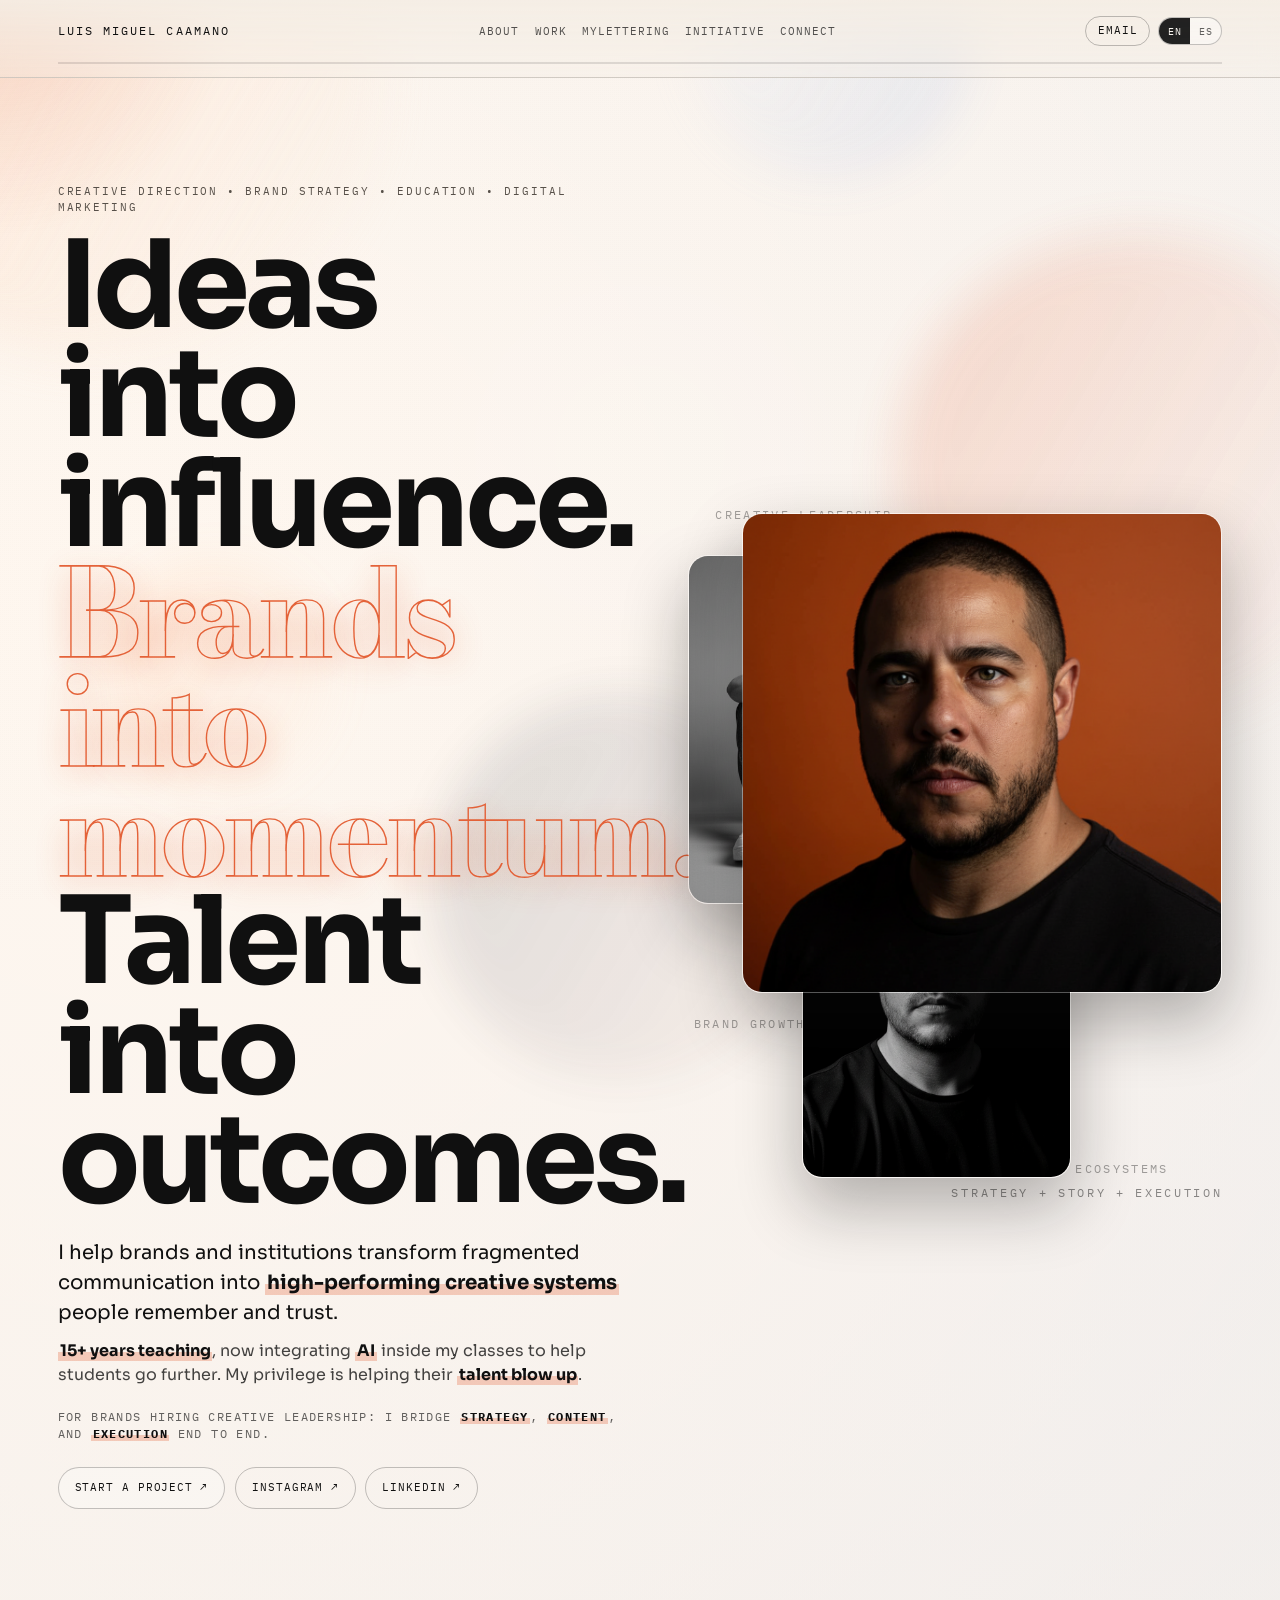
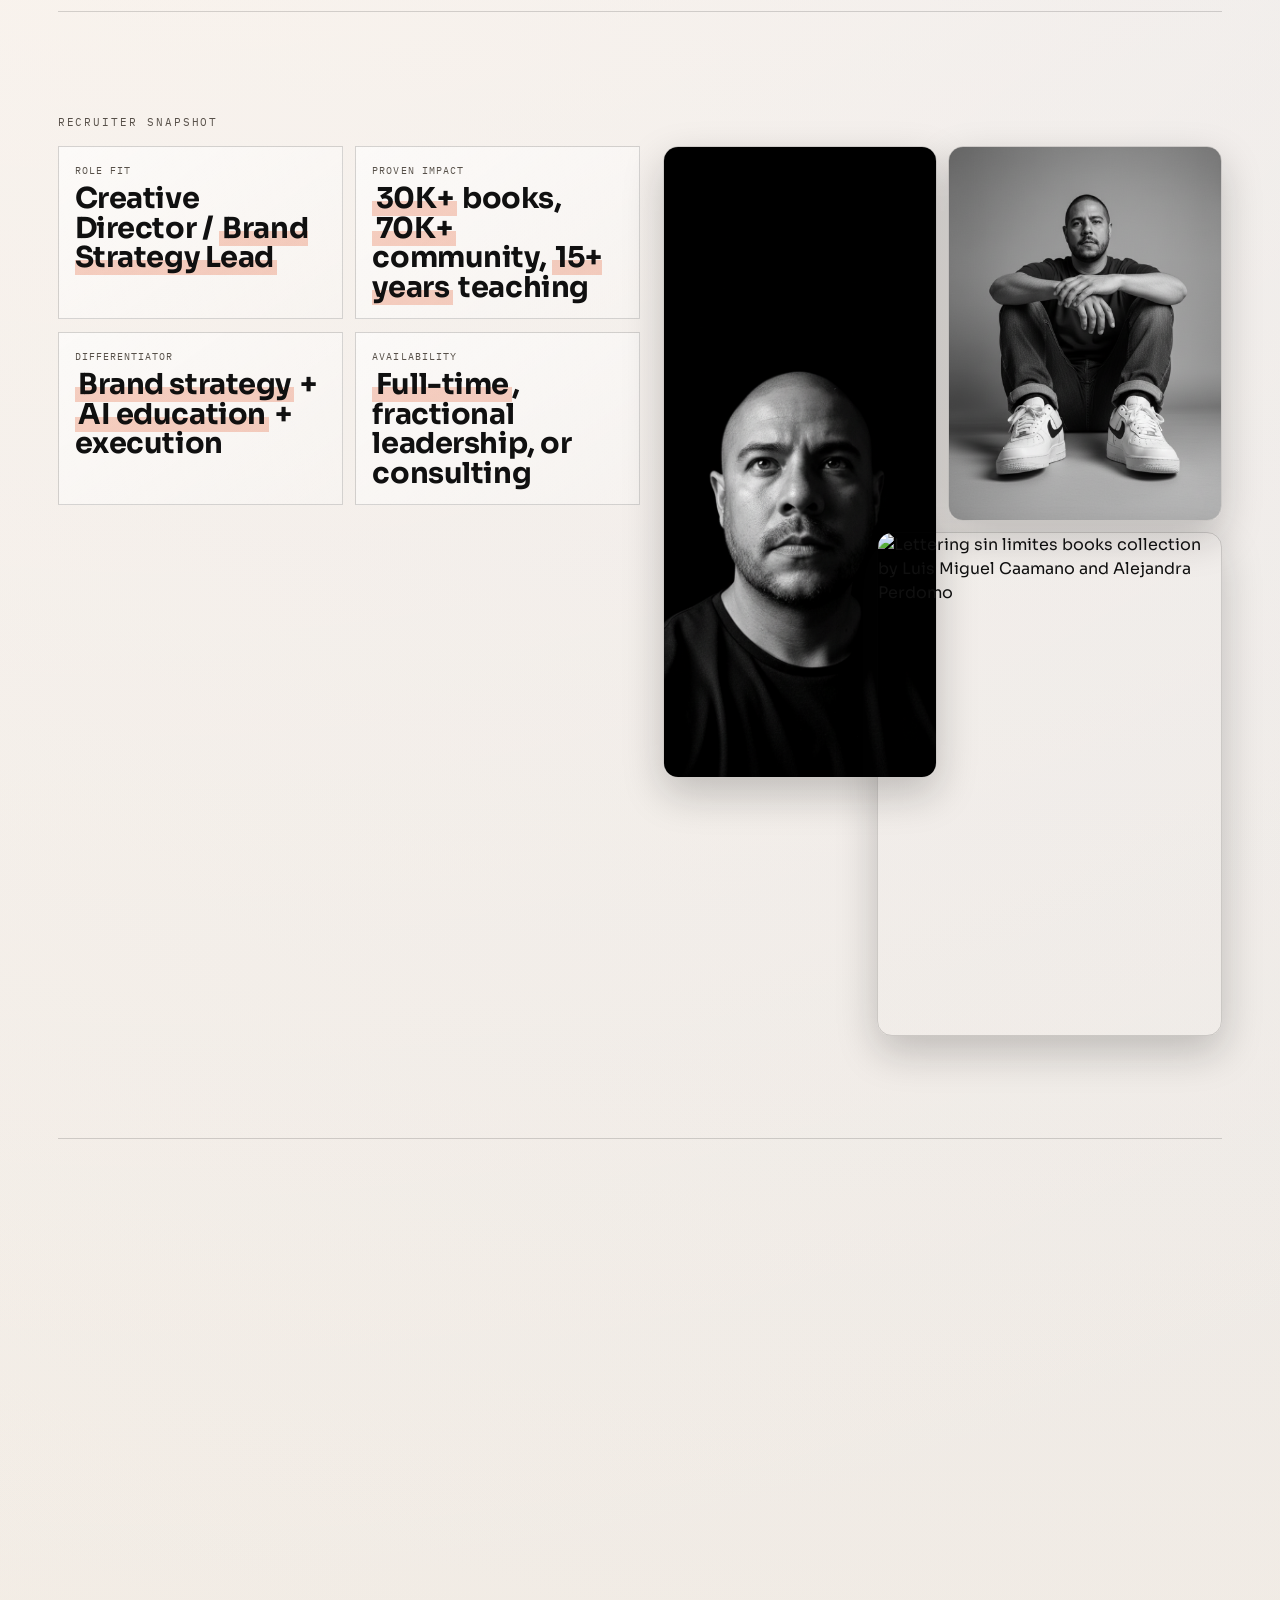
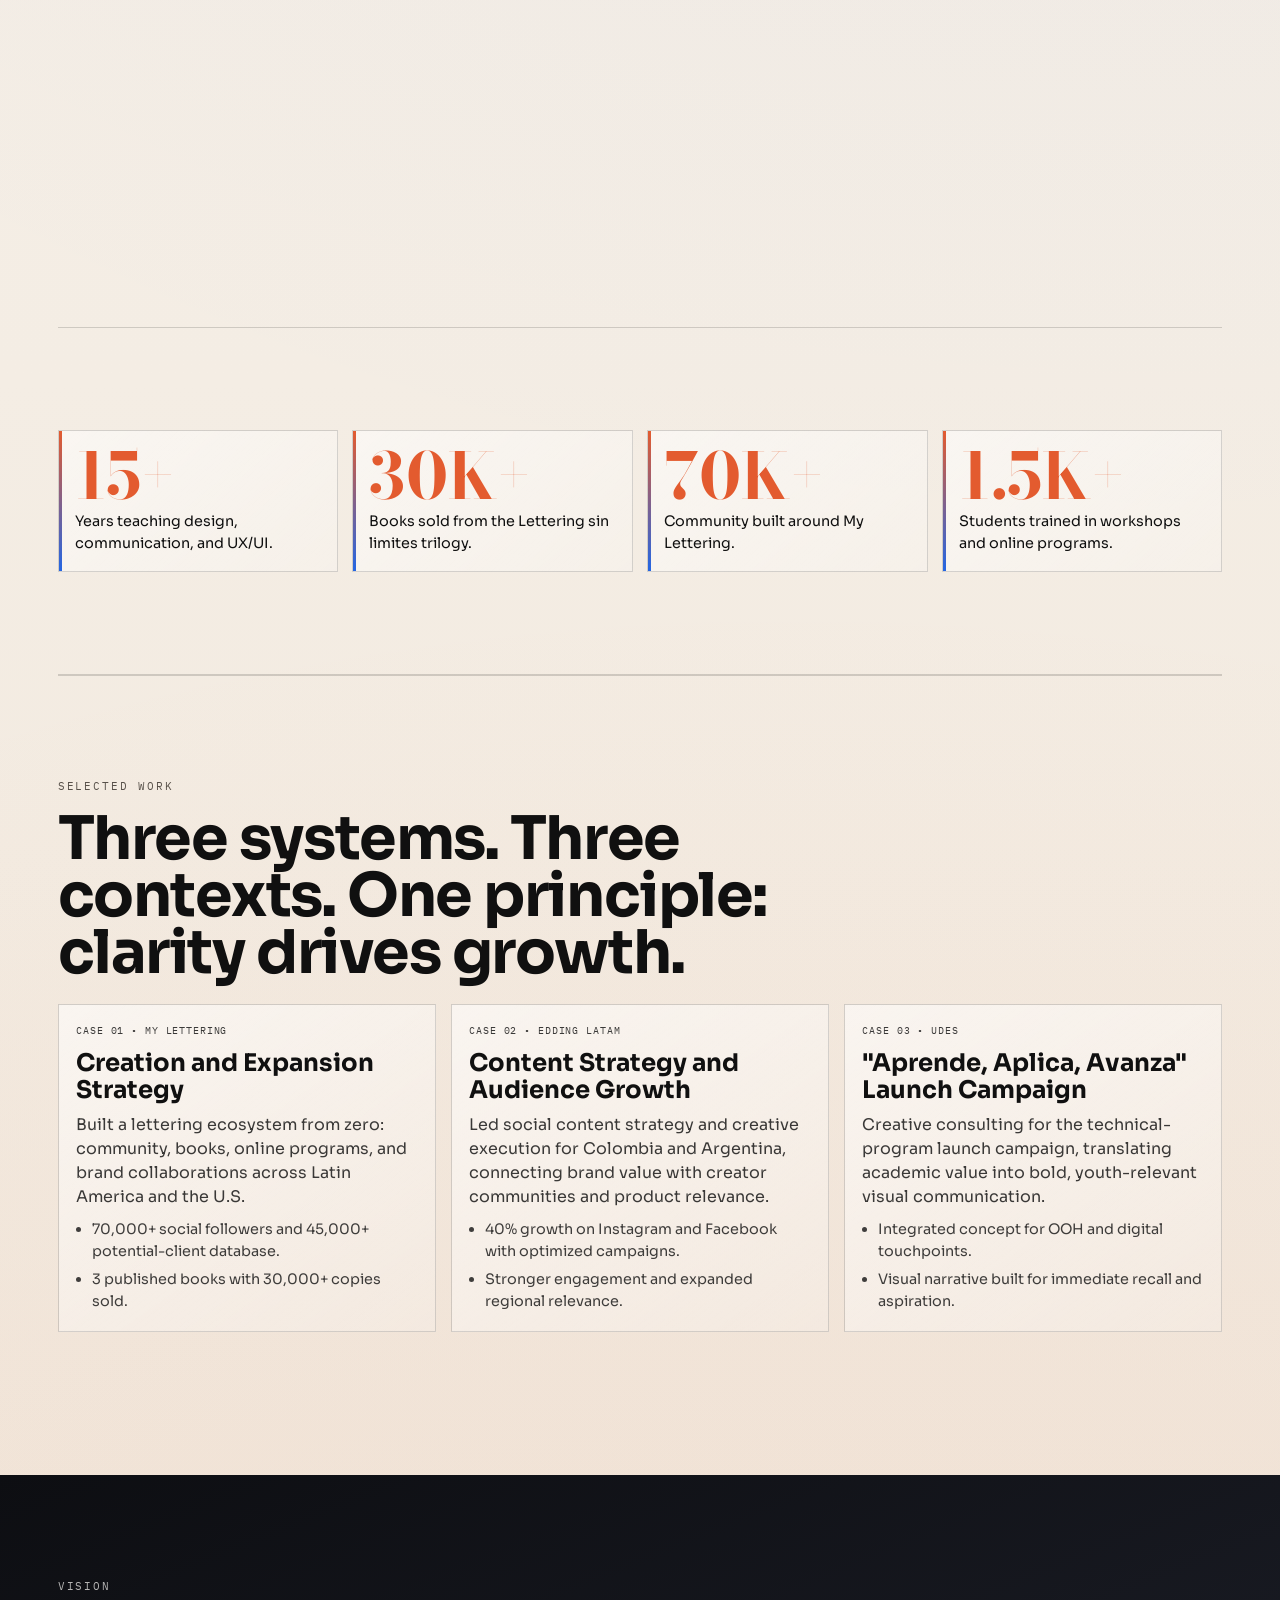
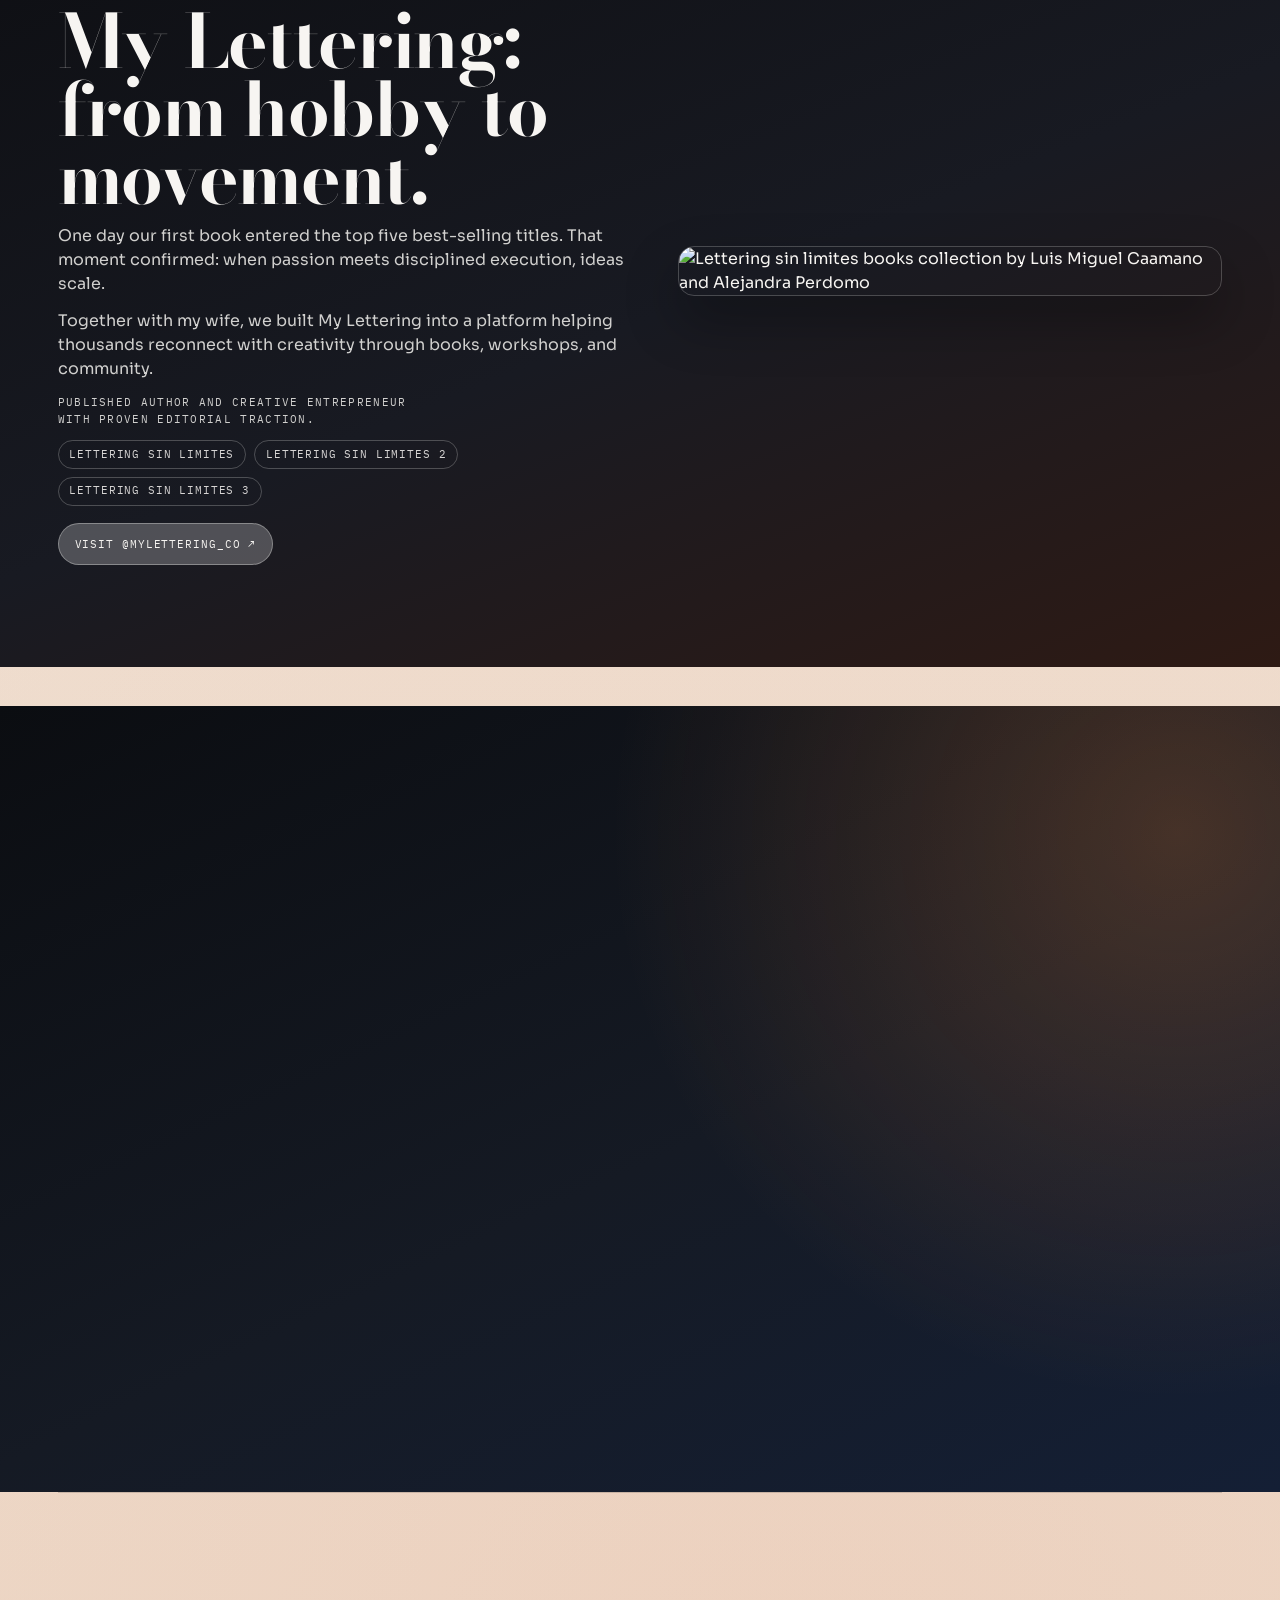
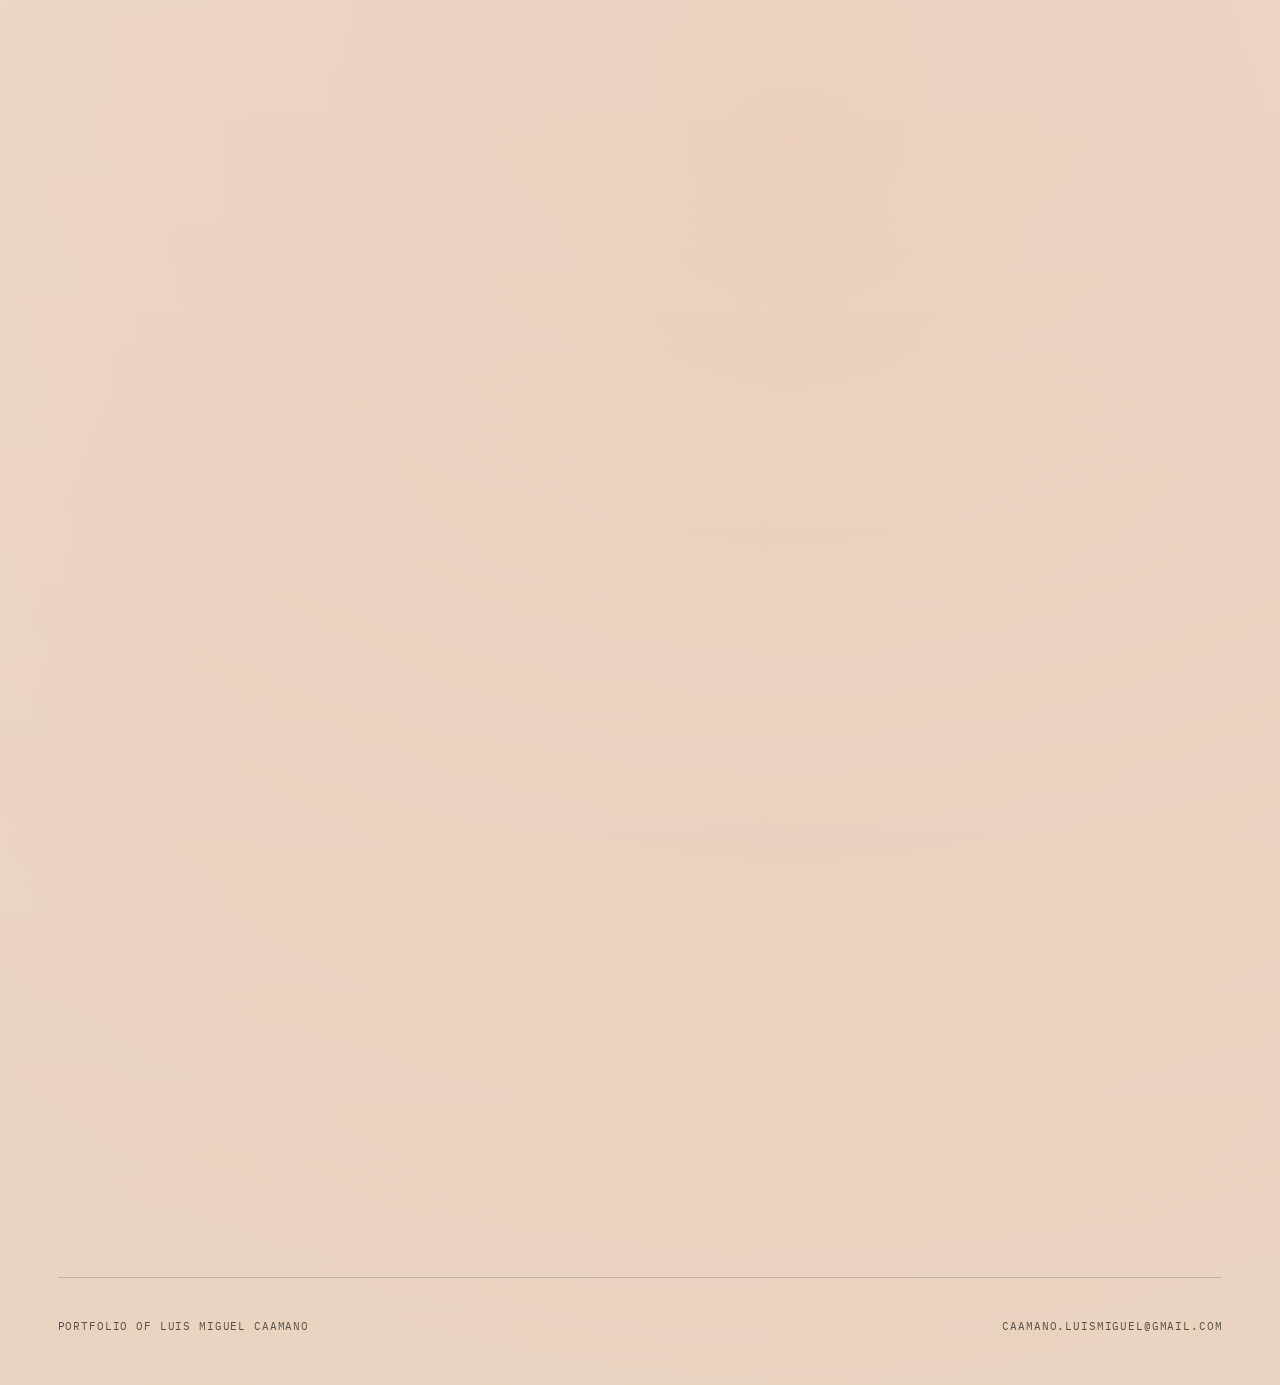
==== index.html @ 7a5c6f59 "Add files via upload" ====
<!doctype html>
<html lang="en">
  <head>
    <meta charset="UTF-8" />
    <meta name="viewport" content="width=device-width, initial-scale=1.0" />
    <meta
      name="description"
      content="Luis Miguel Caamano portfolio - brand strategy, creative direction, digital marketing, AI-powered education, and growth ecosystems."
    />
    <title>Luis Miguel Caamano | Portfolio</title>
    <link rel="preconnect" href="https://fonts.googleapis.com" />
    <link rel="preconnect" href="https://fonts.gstatic.com" crossorigin />
    <link
      href="https://fonts.googleapis.com/css2?family=Bodoni+Moda:opsz,wght@6..96,500;6..96,700&family=IBM+Plex+Mono:wght@400;500&family=Sora:wght@300;400;500;600;700&display=swap"
      rel="stylesheet"
    />
    <link rel="stylesheet" href="styles.css" />
    <script src="script.js" defer></script>
  </head>
  <body>
    <div class="noise" aria-hidden="true"></div>
    <div class="cursor-glow" aria-hidden="true"></div>
    <div class="depth-vignette" aria-hidden="true"></div>
    <div
      class="parallax-layer layer-a"
      data-speed="-0.08"
      data-speed-x="0.02"
      data-pointer="1.2"
      aria-hidden="true"
    ></div>
    <div
      class="parallax-layer layer-b"
      data-speed="0.06"
      data-speed-x="-0.02"
      data-pointer="1.2"
      aria-hidden="true"
    ></div>
    <div
      class="parallax-layer layer-c"
      data-speed="0.11"
      data-speed-x="0.03"
      data-pointer="1.1"
      aria-hidden="true"
    ></div>
    <div
      class="parallax-layer layer-d"
      data-speed="-0.04"
      data-speed-x="0.03"
      aria-hidden="true"
    ></div>
    <div
      class="parallax-layer layer-e"
      data-speed="0.16"
      data-speed-x="-0.02"
      aria-hidden="true"
    ></div>

    <header class="topbar">
      <a class="logo" href="#top">LUIS MIGUEL CAAMANO</a>
      <nav class="menu" aria-label="Primary">
        <a href="#about" data-i18n="nav.about">About</a>
        <a href="#work" data-i18n="nav.work">Work</a>
        <a href="#mylettering" data-i18n="nav.mylettering">MyLettering</a>
        <a href="#initiative" data-i18n="nav.initiative">Initiative</a>
        <a href="#connect" data-i18n="nav.connect">Connect</a>
      </nav>
      <div class="top-controls">
        <a
          class="top-cta"
          href="mailto:caamano.luismiguel@gmail.com?subject=Portfolio%20Project%20Inquiry"
          data-i18n="nav.email"
        >
          Email
        </a>
        <div class="lang-switch" role="group" aria-label="Language selector">
          <button class="lang-btn is-active" type="button" data-lang="en">EN</button>
          <button class="lang-btn" type="button" data-lang="es">ES</button>
        </div>
      </div>
      <div class="scroll-indicator"><span></span></div>
    </header>

    <main id="top">
      <section class="section hero" id="about">
        <div class="hero-copy-wrap reveal">
          <p class="eyebrow" data-i18n="hero.eyebrow">
            Creative Direction • Brand Strategy • Education • Digital Marketing
          </p>
          <h1 class="hero-title">
            <span data-i18n="hero.title1">Ideas into influence.</span>
            <span class="accent" data-i18n="hero.title2">Brands into momentum.</span>
            <span data-i18n="hero.title3">Talent into outcomes.</span>
          </h1>
          <p class="hero-copy" data-i18n-html="hero.copy">
            I help brands and institutions transform fragmented communication into
            <strong>high-performing creative systems</strong> people remember and trust.
          </p>
          <p class="hero-subcopy" data-i18n-html="hero.subcopy">
            <strong>15+ years teaching</strong>, now integrating <strong>AI</strong> inside my
            classes to help students go further. My privilege is helping their
            <strong>talent blow up</strong>.
          </p>
          <p class="hero-hire-note" data-i18n-html="hero.hireNote">
            For brands hiring creative leadership: I bridge <strong>strategy</strong>,
            <strong>content</strong>, and <strong>execution</strong> end to end.
          </p>
          <div class="cta-group">
            <a
              class="cta-link"
              href="mailto:caamano.luismiguel@gmail.com?subject=Portfolio%20Project%20Inquiry"
              data-i18n="hero.ctaPrimary"
            >
              Start a Project
            </a>
            <a
              class="cta-link ghost"
              href="https://instagram.com/myLETTERING_CO"
              target="_blank"
              rel="noreferrer"
              data-i18n="hero.ctaInstagram"
            >
              Instagram
            </a>
            <a
              class="cta-link ghost"
              href="https://www.linkedin.com/in/caamano/"
              target="_blank"
              rel="noreferrer"
              data-i18n="hero.ctaLinkedIn"
            >
              LinkedIn
            </a>
          </div>
        </div>
        <div class="hero-visual reveal">
          <div class="hero-type-cloud" aria-hidden="true">
            <span data-speed="-0.08" data-speed-x="0.02" data-pointer="0.8">CREATIVE LEADERSHIP</span>
            <span data-speed="0.12" data-speed-x="-0.03" data-pointer="0.8">AI EDUCATION</span>
            <span data-speed="-0.1" data-speed-x="0.02" data-pointer="0.8">BRAND GROWTH</span>
            <span data-speed="0.16" data-speed-x="-0.02" data-pointer="0.8">GAMIFIED ECOSYSTEMS</span>
          </div>
          <figure
            class="portrait portrait-main"
            data-speed="0.06"
            data-speed-x="0.02"
            data-rotate="0.0007"
            data-pointer="0.7"
          >
            <img
              src="assets/images/luis-portrait-orange.jpg"
              data-i18n-alt="alt.orange"
              alt="Luis Miguel Caamano portrait in warm orange tones"
            />
          </figure>
          <figure
            class="portrait portrait-secondary"
            data-speed="-0.04"
            data-speed-x="-0.02"
            data-rotate="-0.0008"
            data-pointer="0.9"
          >
            <img
              src="assets/images/luis-portrait-dark.jpg"
              data-i18n-alt="alt.dark"
              alt="Black and white portrait of Luis Miguel Caamano"
            />
          </figure>
          <figure
            class="portrait portrait-tertiary"
            data-speed="0.09"
            data-speed-x="0.03"
            data-rotate="0.0008"
            data-pointer="0.9"
          >
            <img
              src="assets/images/luis-portrait-seated.jpg"
              data-i18n-alt="alt.seated"
              alt="Luis Miguel Caamano seated portrait in studio"
            />
          </figure>
          <p class="hero-wordmark" data-speed="0.14" data-speed-x="-0.02" data-pointer="0.8" data-i18n="hero.wordmark">
            STRATEGY + STORY + EXECUTION
          </p>
        </div>
      </section>

      <section class="section recruiter-scan reveal">
        <p class="eyebrow" data-i18n="scan.eyebrow">Recruiter Snapshot</p>
        <div class="scan-layout">
          <div class="scan-grid">
            <article class="scan-card tilt">
              <p class="scan-label" data-i18n="scan.roleLabel">Role Fit</p>
              <h3 data-i18n-html="scan.roleValue">Creative Director / <strong>Brand Strategy Lead</strong></h3>
            </article>
            <article class="scan-card tilt">
              <p class="scan-label" data-i18n="scan.impactLabel">Proven Impact</p>
              <h3 data-i18n-html="scan.impactValue"><strong>30K+</strong> books, <strong>70K+</strong> community, <strong>15+ years</strong> teaching</h3>
            </article>
            <article class="scan-card tilt">
              <p class="scan-label" data-i18n="scan.edgeLabel">Differentiator</p>
              <h3 data-i18n-html="scan.edgeValue"><strong>Brand strategy</strong> + <strong>AI education</strong> + execution</h3>
            </article>
            <article class="scan-card tilt">
              <p class="scan-label" data-i18n="scan.availabilityLabel">Availability</p>
              <h3 data-i18n-html="scan.availabilityValue"><strong>Full-time</strong>, fractional leadership, or consulting</h3>
            </article>
          </div>
          <div class="scan-media">
            <figure class="scan-photo scan-photo-a" data-speed="0.04" data-speed-x="0.02" data-pointer="0.4">
              <img src="assets/images/luis-portrait-seated.jpg" data-i18n-alt="alt.seated" alt="Luis Miguel Caamano seated portrait in studio" />
            </figure>
            <figure class="scan-photo scan-photo-b" data-speed="-0.03" data-speed-x="-0.02" data-pointer="0.4">
              <img src="assets/images/luis-portrait-dark.jpg" data-i18n-alt="alt.dark" alt="Black and white portrait of Luis Miguel Caamano" />
            </figure>
            <figure class="scan-photo scan-photo-c" data-speed="0.06" data-speed-x="0.02" data-pointer="0.4">
              <img src="assets/images/mylettering-books.png" data-i18n-alt="alt.books" alt="Lettering sin limites books collection by Luis Miguel Caamano and Alejandra Perdomo" />
            </figure>
          </div>
        </div>
      </section>

      <section class="statement-band reveal">
        <div class="statement-inner">
          <p class="eyebrow" data-i18n="about.eyebrow">About</p>
          <h2 data-i18n="about.title">Bruto pero decidido: from designer to builder of creative ecosystems.</h2>
          <p data-i18n-html="about.p2">
            Today I combine design, strategy, and AI-assisted learning dynamics so students and
            teams can reach deeper skills, faster.
          </p>
        </div>
      </section>

      <section class="marquee reveal" aria-hidden="true">
        <div class="marquee-track">
          <span data-i18n="marquee.line">
            CREATIVE STRATEGY • AI-POWERED LEARNING • GAMIFIED ENGAGEMENT • BRAND SYSTEMS • EDUCATIONAL INNOVATION •
          </span>
          <span data-i18n="marquee.line">
            CREATIVE STRATEGY • AI-POWERED LEARNING • GAMIFIED ENGAGEMENT • BRAND SYSTEMS • EDUCATIONAL INNOVATION •
          </span>
        </div>
      </section>

      <section class="section proof reveal">
        <article>
          <h2>15+</h2>
          <p data-i18n="proof.item1">Years teaching design, communication, and UX/UI.</p>
        </article>
        <article>
          <h2>30K+</h2>
          <p data-i18n="proof.item2">Books sold from the Lettering sin limites trilogy.</p>
        </article>
        <article>
          <h2>70K+</h2>
          <p data-i18n="proof.item3">Community built around My Lettering.</p>
        </article>
        <article>
          <h2>1.5K+</h2>
          <p data-i18n="proof.item4">Students trained in workshops and online programs.</p>
        </article>
      </section>

      <section class="section case-studies" id="work">
        <div class="section-head reveal">
          <p class="eyebrow" data-i18n="work.eyebrow">Selected Work</p>
          <h2 data-i18n="work.title">Three systems, three contexts, one principle: clarity drives growth.</h2>
        </div>
        <div class="case-grid">
          <article class="case-card reveal tilt">
            <p class="card-kicker" data-i18n="work.case1.kicker">Case 01 • My Lettering</p>
            <h3 data-i18n="work.case1.title">Creation and Expansion Strategy</h3>
            <p data-i18n="work.case1.copy">
              Built a lettering ecosystem from zero: community, books, online programs, and brand
              collaborations across Latin America and the U.S.
            </p>
            <ul>
              <li data-i18n="work.case1.li1">70,000+ social followers and 45,000+ potential-client database.</li>
              <li data-i18n="work.case1.li2">3 published books with 30,000+ copies sold.</li>
            </ul>
          </article>
          <article class="case-card reveal tilt">
            <p class="card-kicker" data-i18n="work.case2.kicker">Case 02 • edding LatAm</p>
            <h3 data-i18n="work.case2.title">Content Strategy and Audience Growth</h3>
            <p data-i18n="work.case2.copy">
              Led social content strategy and creative execution for Colombia and Argentina,
              connecting brand value with creator communities and product relevance.
            </p>
            <ul>
              <li data-i18n="work.case2.li1">40% growth on Instagram and Facebook with optimized campaigns.</li>
              <li data-i18n="work.case2.li2">Stronger engagement and expanded regional relevance.</li>
            </ul>
          </article>
          <article class="case-card reveal tilt">
            <p class="card-kicker" data-i18n="work.case3.kicker">Case 03 • UDES</p>
            <h3 data-i18n="work.case3.title">"Aprende, Aplica, Avanza" Launch Campaign</h3>
            <p data-i18n="work.case3.copy">
              Creative consulting for the technical-program launch campaign, translating academic
              value into bold, youth-relevant visual communication.
            </p>
            <ul>
              <li data-i18n="work.case3.li1">Integrated concept for OOH and digital touchpoints.</li>
              <li data-i18n="work.case3.li2">Visual narrative built for immediate recall and aspiration.</li>
            </ul>
          </article>
        </div>
      </section>

      <section class="section mylettering" id="mylettering">
        <div class="mylettering-copy reveal">
          <p class="eyebrow" data-i18n="mylettering.eyebrow">Vision</p>
          <h2 data-i18n="mylettering.title">My Lettering: from hobby to movement.</h2>
          <p data-i18n="mylettering.p1">
            One day our first book entered the top five best-selling titles. That moment confirmed:
            when passion meets disciplined execution, ideas scale.
          </p>
          <p data-i18n="mylettering.p2">
            Together with my wife, we built My Lettering into a platform helping thousands reconnect
            with creativity through books, workshops, and community.
          </p>
          <p class="mylettering-author-note" data-i18n="mylettering.authorNote">
            Published author and creative entrepreneur with proven editorial traction.
          </p>
          <div class="book-tags">
            <span data-i18n="mylettering.book1">Lettering sin limites</span>
            <span data-i18n="mylettering.book2">Lettering sin limites 2</span>
            <span data-i18n="mylettering.book3">Lettering sin limites 3</span>
          </div>
          <div class="cta-group">
            <a
              class="cta-link light"
              href="https://instagram.com/myLETTERING_CO"
              target="_blank"
              rel="noreferrer"
              data-i18n="mylettering.cta"
            >
              Visit @myLETTERING_CO
            </a>
          </div>
        </div>
        <figure class="mylettering-visual reveal" data-speed="0.03" data-speed-x="0.01" data-pointer="0.4">
          <img
            src="assets/images/mylettering-books.png"
            data-i18n-alt="alt.books"
            alt="Lettering sin limites books collection by Luis Miguel Caamano and Alejandra Perdomo"
          />
        </figure>
      </section>

      <section class="section initiative" id="initiative">
        <div class="initiative-copy reveal">
          <p class="eyebrow" data-i18n="initiative.eyebrow">Current Initiative (Under Approval)</p>
          <h2 data-i18n="initiative.title">Certeza Creativa: enrollment ecosystem design for 2026.</h2>
          <p data-i18n="initiative.p1">
            I am currently building a growth ecosystem for admissions that blends strategic
            storytelling, gamification mechanics, and AI-assisted decision support.
          </p>
          <p data-i18n="initiative.p2">
            Project details are confidential during approval. The public scope reflects my core
            capabilities: acquisition architecture, conversion journeys, and educational positioning.
          </p>
          <a
            class="cta-link"
            href="mailto:caamano.luismiguel@gmail.com?subject=Portfolio%20Project%20Inquiry"
            data-i18n="initiative.cta"
          >
            Request Portfolio Deck
          </a>
        </div>
        <div class="initiative-grid reveal">
          <article class="initiative-card tilt">
            <h3 data-i18n="initiative.card1.title">Enrollment Architecture</h3>
            <p data-i18n="initiative.card1.copy">From awareness to application with coherent message flow.</p>
          </article>
          <article class="initiative-card tilt">
            <h3 data-i18n="initiative.card2.title">Gamified Journeys</h3>
            <p data-i18n="initiative.card2.copy">Progress loops that increase motivation and completion.</p>
          </article>
          <article class="initiative-card tilt">
            <h3 data-i18n="initiative.card3.title">AI Integration</h3>
            <p data-i18n="initiative.card3.copy">Smarter guidance, feedback, and learning personalization.</p>
          </article>
          <article class="initiative-card tilt">
            <h3 data-i18n="initiative.card4.title">Content Orchestration</h3>
            <p data-i18n="initiative.card4.copy">Cross-channel creative systems for sustained growth.</p>
          </article>
        </div>
      </section>

      <section class="section hire-paths">
        <div class="section-head reveal">
          <p class="eyebrow" data-i18n="hire.eyebrow">For Headhunters & Talent Experts</p>
          <h2 data-i18n="hire.title">Collaboration and placement models for brands, teams, and recruiters.</h2>
        </div>
        <p class="headhunter-note reveal" data-i18n-html="hire.note">
          Open to strategic roles and consulting mandates where <strong>creative leadership</strong>,
          <strong>growth thinking</strong>, and <strong>education innovation</strong> are
          mission-critical.
        </p>
        <div class="recruiter-signals reveal">
          <article>
            <p class="card-kicker" data-i18n="hire.signal1.kicker">Role Fit</p>
            <h3 data-i18n="hire.signal1.title">Creative Director / Brand Strategy Lead</h3>
          </article>
          <article>
            <p class="card-kicker" data-i18n="hire.signal2.kicker">Leadership</p>
            <h3 data-i18n="hire.signal2.title">Cross-functional teams, measurable outcomes</h3>
          </article>
          <article>
            <p class="card-kicker" data-i18n="hire.signal3.kicker">Engagement</p>
            <h3 data-i18n="hire.signal3.title">Available for full-time, fractional, or consulting</h3>
          </article>
        </div>
        <div class="hire-grid">
          <article class="hire-card reveal tilt">
            <p class="card-kicker" data-i18n="hire.card1.kicker">Model 01</p>
            <h3 data-i18n="hire.card1.title">Brand Sprint</h3>
            <p data-i18n="hire.card1.copy">
              Fast strategic alignment for teams needing clarity, positioning, and immediate
              communication upgrades.
            </p>
          </article>
          <article class="hire-card reveal tilt">
            <p class="card-kicker" data-i18n="hire.card2.kicker">Model 02</p>
            <h3 data-i18n="hire.card2.title">Campaign Architecture</h3>
            <p data-i18n="hire.card2.copy">
              End-to-end creative direction for launch campaigns across digital, social, and
              physical touchpoints.
            </p>
          </article>
          <article class="hire-card reveal tilt">
            <p class="card-kicker" data-i18n="hire.card3.kicker">Model 03</p>
            <h3 data-i18n="hire.card3.title">Education & Innovation Lab</h3>
            <p data-i18n="hire.card3.copy">
              AI-enhanced learning and gamification frameworks to improve engagement and conversion
              in education ecosystems.
            </p>
          </article>
        </div>
      </section>

      <section class="section contact reveal" id="connect">
        <p class="eyebrow" data-i18n="contact.eyebrow">Open to Collaborate</p>
        <h2 data-i18n="contact.title">If you need a creative partner who can think and execute, let us talk.</h2>
        <p class="contact-copy" data-i18n="contact.copy">
          Share your challenge, timeline, and ambition. I will reply with a clear roadmap and first
          move.
        </p>
        <div class="cta-group">
          <a class="cta-link" href="mailto:caamano.luismiguel@gmail.com?subject=Portfolio%20Project%20Inquiry">
            caamano.luismiguel@gmail.com
          </a>
          <a
            class="cta-link ghost"
            href="https://instagram.com/myLETTERING_CO"
            target="_blank"
            rel="noreferrer"
            data-i18n="contact.instagram"
          >
            Instagram
          </a>
          <a
            class="cta-link ghost"
            href="https://www.linkedin.com/in/caamano/"
            target="_blank"
            rel="noreferrer"
            data-i18n="contact.linkedin"
          >
            LinkedIn
          </a>
        </div>
      </section>
    </main>

    <footer class="footer">
      <p data-i18n="footer.copy">Portfolio of Luis Miguel Caamano</p>
      <a href="mailto:caamano.luismiguel@gmail.com">caamano.luismiguel@gmail.com</a>
    </footer>
  </body>
</html>
---- styles.css ----
:root {
  --bg: #f4ede4;
  --bg-soft: #eadbc9;
  --bg-alt: #f8f4ef;
  --ink: #101010;
  --ink-soft: #575049;
  --line: rgba(16, 16, 16, 0.16);
  --line-strong: rgba(16, 16, 16, 0.28);
  --accent: #e35b2f;
  --accent-bright: #ff8f3f;
  --accent-cool: #2466e3;
  --accent-gold: #f2be4d;
  --white: #ffffff;
  --mono: "IBM Plex Mono", monospace;
  --sans: "Sora", sans-serif;
  --serif: "Bodoni Moda", serif;
  --max-width: 1220px;
}

*,
*::before,
*::after {
  box-sizing: border-box;
}

html,
body {
  margin: 0;
  padding: 0;
}

html {
  scroll-behavior: smooth;
}

body {
  color: var(--ink);
  font-family: var(--sans);
  line-height: 1.5;
  overflow-x: hidden;
  background:
    radial-gradient(circle at 12% 8%, #fff7ef 0%, rgba(255, 247, 239, 0) 36%),
    radial-gradient(circle at 90% 16%, rgba(36, 102, 227, 0.08) 0%, rgba(36, 102, 227, 0) 38%),
    radial-gradient(circle at 62% 84%, rgba(227, 91, 47, 0.12) 0%, rgba(227, 91, 47, 0) 42%),
    linear-gradient(180deg, var(--bg-alt) 0%, var(--bg) 46%, var(--bg-soft) 100%);
}

a {
  color: inherit;
  text-decoration: none;
}

.noise {
  position: fixed;
  inset: 0;
  z-index: -1;
  pointer-events: none;
  opacity: 0.24;
  background-image: radial-gradient(circle at 0 0, rgba(16, 16, 16, 0.04) 1px, transparent 1px);
  background-size: 2px 2px;
}

.cursor-glow {
  position: fixed;
  width: 42vmax;
  aspect-ratio: 1;
  left: 0;
  top: 0;
  z-index: -1;
  border-radius: 999px;
  pointer-events: none;
  background: radial-gradient(circle, rgba(227, 91, 47, 0.16) 0%, rgba(227, 91, 47, 0) 62%);
  transform: translate(-50%, -50%);
}

.depth-vignette {
  position: fixed;
  inset: 0;
  z-index: -1;
  pointer-events: none;
  background:
    radial-gradient(
      540px circle at var(--mx, 50%) var(--my, 50%),
      rgba(255, 255, 255, 0.14) 0%,
      rgba(255, 255, 255, 0.08) 24%,
      rgba(255, 255, 255, 0) 62%
    );
  mix-blend-mode: soft-light;
}

.parallax-layer {
  position: fixed;
  border-radius: 999px;
  pointer-events: none;
  filter: blur(24px);
  z-index: -2;
  opacity: 0.62;
}

.layer-a {
  width: 44vw;
  aspect-ratio: 1;
  left: -14vw;
  top: -16vw;
  background: linear-gradient(120deg, rgba(255, 222, 198, 0.92), rgba(252, 245, 238, 0.2));
}

.layer-b {
  width: 38vw;
  aspect-ratio: 1;
  right: -8vw;
  top: 26vh;
  background: linear-gradient(120deg, rgba(227, 91, 47, 0.3), rgba(255, 255, 255, 0.2));
}

.layer-c {
  width: 30vw;
  aspect-ratio: 1;
  left: 34vw;
  bottom: -14vw;
  background: linear-gradient(120deg, rgba(18, 37, 65, 0.22), rgba(227, 91, 47, 0.04));
}

.layer-d {
  width: 22vw;
  aspect-ratio: 1;
  right: 24vw;
  top: -8vw;
  opacity: 0.44;
  background: linear-gradient(120deg, rgba(255, 255, 255, 0.35), rgba(36, 102, 227, 0.18));
}

.layer-e {
  width: 18vw;
  aspect-ratio: 1;
  left: 8vw;
  bottom: 12vh;
  opacity: 0.5;
  background: linear-gradient(120deg, rgba(255, 143, 63, 0.24), rgba(255, 255, 255, 0.08));
}

.topbar {
  position: fixed;
  inset: 0 0 auto 0;
  z-index: 40;
  display: grid;
  grid-template-columns: auto 1fr auto;
  align-items: center;
  gap: 1rem;
  padding: 1rem 4.5vw 0.82rem;
  backdrop-filter: blur(11px);
  background: linear-gradient(to bottom, rgba(244, 237, 228, 0.9), rgba(244, 237, 228, 0.34));
  border-bottom: 1px solid var(--line);
}

.logo {
  font-family: var(--mono);
  font-size: 0.72rem;
  letter-spacing: 0.18em;
  text-transform: uppercase;
  white-space: nowrap;
}

.menu {
  display: flex;
  justify-content: center;
  gap: 0.95rem;
}

.menu a {
  font-family: var(--mono);
  font-size: 0.69rem;
  letter-spacing: 0.09em;
  text-transform: uppercase;
  color: rgba(16, 16, 16, 0.72);
  transition: color 180ms ease;
}

.menu a:hover {
  color: var(--ink);
}

.top-controls {
  display: inline-flex;
  align-items: center;
  gap: 0.48rem;
}

.top-cta {
  border: 1px solid rgba(16, 16, 16, 0.26);
  padding: 0.38rem 0.72rem;
  border-radius: 999px;
  font-family: var(--mono);
  font-size: 0.66rem;
  letter-spacing: 0.09em;
  text-transform: uppercase;
}

.lang-switch {
  display: inline-flex;
  border: 1px solid rgba(16, 16, 16, 0.24);
  border-radius: 999px;
  overflow: hidden;
  background: rgba(255, 255, 255, 0.42);
}

.lang-btn {
  border: 0;
  background: transparent;
  color: rgba(16, 16, 16, 0.65);
  font-family: var(--mono);
  font-size: 0.65rem;
  letter-spacing: 0.08em;
  padding: 0.35rem 0.55rem;
  cursor: pointer;
}

.lang-btn.is-active {
  background: rgba(16, 16, 16, 0.92);
  color: #f8f4ef;
}

.scroll-indicator {
  grid-column: 1 / -1;
  width: 100%;
  height: 2px;
  background: rgba(16, 16, 16, 0.12);
  overflow: hidden;
}

.scroll-indicator span {
  display: block;
  width: calc(var(--scroll-progress, 0) * 1%);
  height: 100%;
  background: linear-gradient(90deg, var(--accent), var(--accent-bright));
}

main {
  padding-top: 5.05rem;
}

.section {
  width: min(var(--max-width), 91vw);
  margin-inline: auto;
  padding: clamp(3.9rem, 8vw, 7.2rem) 0;
  position: relative;
}

.eyebrow {
  margin: 0 0 0.96rem;
  color: var(--ink-soft);
  font-family: var(--mono);
  font-size: 0.67rem;
  letter-spacing: 0.18em;
  text-transform: uppercase;
}

p strong,
h3 strong,
h2 strong {
  font-weight: 700;
  color: var(--ink);
  padding-inline: 0.12em;
  background: linear-gradient(180deg, transparent 58%, rgba(227, 91, 47, 0.28) 58%);
}

.hero {
  min-height: calc(100vh - 5.05rem);
  display: grid;
  grid-template-columns: minmax(0, 1.03fr) minmax(0, 0.97fr);
  align-items: center;
  gap: clamp(1.6rem, 4.3vw, 3.3rem);
}

.hero-title {
  margin: 0;
  letter-spacing: -0.036em;
  line-height: 0.9;
  font-size: clamp(2.8rem, 9.5vw, 8.4rem);
}

.hero-title span {
  display: block;
  text-wrap: balance;
}

.hero-title .accent {
  font-family: var(--serif);
  color: transparent;
  -webkit-text-stroke: 1.4px rgba(227, 91, 47, 0.95);
  text-shadow: 0 8px 32px rgba(227, 91, 47, 0.24);
}

.hero-copy {
  margin: 1.42rem 0 0.74rem;
  font-size: clamp(1.03rem, 1.72vw, 1.24rem);
  max-width: 55ch;
}

.hero-subcopy {
  margin: 0 0 1.3rem;
  color: rgba(16, 16, 16, 0.78);
  max-width: 55ch;
}

.hero-hire-note {
  margin: 0 0 1.5rem;
  font-family: var(--mono);
  font-size: 0.72rem;
  text-transform: uppercase;
  letter-spacing: 0.12em;
  color: rgba(16, 16, 16, 0.65);
}

.cta-group {
  display: flex;
  flex-wrap: wrap;
  gap: 0.62rem;
}

.cta-link {
  display: inline-flex;
  align-items: center;
  gap: 0.46rem;
  border: 1px solid rgba(16, 16, 16, 0.24);
  border-radius: 999px;
  padding: 0.72rem 1rem;
  font-family: var(--mono);
  font-size: 0.7rem;
  letter-spacing: 0.08em;
  text-transform: uppercase;
  background: rgba(255, 255, 255, 0.24);
  transition: transform 220ms ease, background-color 220ms ease, border-color 220ms ease;
}

.cta-link::after {
  content: "↗";
}

.cta-link:hover {
  transform: translateY(-2px);
  background: rgba(16, 16, 16, 0.06);
}

.cta-link.ghost {
  background: transparent;
}

.cta-link.light {
  color: #f7f5f2;
  border-color: rgba(247, 245, 242, 0.34);
}

.cta-link.light:hover {
  background: rgba(247, 245, 242, 0.11);
}

.hero-visual {
  position: relative;
  min-height: 77vh;
}

.hero-type-cloud {
  position: absolute;
  inset: 0;
  pointer-events: none;
}

.hero-type-cloud span {
  position: absolute;
  font-family: var(--mono);
  font-size: clamp(0.66rem, 0.95vw, 0.9rem);
  letter-spacing: 0.19em;
  color: rgba(16, 16, 16, 0.38);
  text-transform: uppercase;
}

.hero-type-cloud span:nth-child(1) {
  left: 6%;
  top: 1%;
}

.hero-type-cloud span:nth-child(2) {
  right: 6%;
  top: 29%;
}

.hero-type-cloud span:nth-child(3) {
  left: 2%;
  bottom: 23%;
}

.hero-type-cloud span:nth-child(4) {
  right: 10%;
  bottom: 2%;
}

.portrait {
  position: absolute;
  margin: 0;
  border-radius: 20px;
  overflow: hidden;
  border: 1px solid rgba(255, 255, 255, 0.34);
  box-shadow: 0 28px 64px rgba(16, 16, 16, 0.3);
  transform-style: preserve-3d;
}

.portrait img {
  width: 100%;
  height: 100%;
  object-fit: cover;
  display: block;
}

.portrait-main {
  width: min(38vw, 480px);
  aspect-ratio: 1 / 1;
  right: 0;
  top: 2%;
  z-index: 3;
}

.portrait-secondary {
  width: min(20vw, 255px);
  aspect-ratio: 864 / 1184;
  left: 1%;
  top: 8%;
  z-index: 2;
}

.portrait-tertiary {
  width: min(21vw, 270px);
  aspect-ratio: 768 / 1344;
  left: 22%;
  bottom: 2%;
  z-index: 1;
}

.hero-wordmark {
  position: absolute;
  right: 0;
  bottom: -0.6rem;
  margin: 0;
  font-family: var(--mono);
  font-size: clamp(0.63rem, 0.95vw, 0.86rem);
  letter-spacing: 0.22em;
  color: rgba(16, 16, 16, 0.48);
}

.recruiter-scan {
  border-top: 1px solid var(--line);
  border-bottom: 1px solid var(--line);
}

.scan-layout {
  display: grid;
  grid-template-columns: minmax(0, 1fr) minmax(0, 0.96fr);
  gap: clamp(1rem, 2vw, 1.4rem);
}

.scan-grid {
  display: grid;
  grid-template-columns: repeat(2, minmax(0, 1fr));
  gap: 0.8rem;
  align-content: start;
}

.scan-card {
  border: 1px solid var(--line);
  background: linear-gradient(145deg, rgba(255, 255, 255, 0.62), rgba(255, 255, 255, 0.24));
  padding: 1rem;
  min-height: 138px;
  transition: transform 220ms ease;
}

.scan-label {
  margin: 0 0 0.4rem;
  font-family: var(--mono);
  font-size: 0.64rem;
  text-transform: uppercase;
  letter-spacing: 0.1em;
  color: var(--ink-soft);
}

.scan-card h3 {
  margin: 0;
  font-size: clamp(1.1rem, 2.3vw, 1.8rem);
  line-height: 1.02;
  letter-spacing: -0.015em;
}

.scan-media {
  display: grid;
  grid-template-columns: repeat(8, minmax(0, 1fr));
  grid-template-rows: repeat(7, minmax(0, 1fr));
  gap: 0.7rem;
  min-height: 420px;
}

.scan-photo {
  margin: 0;
  border-radius: 15px;
  overflow: hidden;
  border: 1px solid var(--line);
  box-shadow: 0 16px 40px rgba(16, 16, 16, 0.22);
}

.scan-photo img {
  width: 100%;
  height: 100%;
  object-fit: cover;
  display: block;
}

.scan-photo-a {
  grid-column: 1 / 5;
  grid-row: 1 / 6;
}

.scan-photo-b {
  grid-column: 5 / 9;
  grid-row: 1 / 4;
}

.scan-photo-c {
  grid-column: 4 / 9;
  grid-row: 4 / 8;
}

.statement-band {
  width: 100%;
  margin: clamp(2rem, 6vw, 4rem) 0;
  padding: clamp(4rem, 9vw, 7rem) max(4.5vw, calc((100vw - var(--max-width)) / 2));
  color: #f8f4ef;
  border-top: 1px solid rgba(248, 244, 239, 0.2);
  border-bottom: 1px solid rgba(248, 244, 239, 0.2);
  background:
    linear-gradient(120deg, rgba(7, 10, 16, 0.86), rgba(10, 14, 22, 0.88)),
    linear-gradient(160deg, rgba(227, 91, 47, 0.38), rgba(36, 102, 227, 0.28)),
    url("assets/images/luis-portrait-dark.jpg") center 28% / cover no-repeat;
}

.statement-band .eyebrow {
  color: rgba(248, 244, 239, 0.72);
}

.statement-inner {
  width: min(var(--max-width), 91vw);
  margin-inline: auto;
}

.statement-inner h2 {
  margin: 0 0 0.9rem;
  font-size: clamp(2rem, 6.8vw, 6.9rem);
  line-height: 0.9;
  letter-spacing: -0.032em;
  max-width: 14ch;
}

.statement-inner p {
  margin: 0;
  max-width: 64ch;
  color: rgba(248, 244, 239, 0.86);
}

.statement-band p strong,
.statement-band h3 strong,
.statement-band h2 strong {
  color: #f8f4ef;
  background: linear-gradient(180deg, transparent 58%, rgba(242, 190, 77, 0.36) 58%);
}

.marquee {
  border-top: 1px solid var(--line);
  border-bottom: 1px solid var(--line);
  overflow: hidden;
  margin: 0 auto;
}

.marquee-track {
  display: flex;
  width: max-content;
  animation: ticker 22s linear infinite;
}

.marquee span {
  display: inline-block;
  padding: 0.75rem 1.2rem;
  font-family: var(--mono);
  font-size: 0.66rem;
  letter-spacing: 0.18em;
  text-transform: uppercase;
  color: rgba(16, 16, 16, 0.68);
}

@keyframes ticker {
  from {
    transform: translateX(0);
  }
  to {
    transform: translateX(-50%);
  }
}

.proof {
  display: grid;
  grid-template-columns: repeat(4, minmax(0, 1fr));
  gap: 0.9rem;
  border-top: 1px solid var(--line);
  border-bottom: 1px solid var(--line);
}

.proof article {
  border: 1px solid var(--line);
  background: linear-gradient(140deg, rgba(255, 255, 255, 0.52), rgba(255, 255, 255, 0.24));
  padding: 1rem;
  position: relative;
  overflow: hidden;
}

.proof article::after {
  content: "";
  position: absolute;
  left: 0;
  top: 0;
  width: 3px;
  height: 100%;
  background: linear-gradient(180deg, var(--accent), var(--accent-cool));
}

.proof h2 {
  margin: 0 0 0.34rem;
  font-family: var(--serif);
  font-size: clamp(1.9rem, 5.2vw, 4rem);
  line-height: 0.92;
  color: var(--accent);
}

.proof p {
  margin: 0;
  font-size: 0.9rem;
}

.case-studies,
.hire-paths,
.contact {
  border-top: 1px solid var(--line);
}

.section-head h2 {
  margin: 0;
  font-size: clamp(1.8rem, 4.7vw, 4.4rem);
  line-height: 0.95;
  letter-spacing: -0.024em;
  max-width: 19ch;
}

.case-grid {
  margin-top: 1.4rem;
  display: grid;
  grid-template-columns: repeat(3, minmax(0, 1fr));
  gap: 0.9rem;
}

.case-card {
  border: 1px solid var(--line);
  background: linear-gradient(145deg, rgba(255, 255, 255, 0.56), rgba(255, 255, 255, 0.2));
  padding: 1.16rem 1.1rem;
  transition: transform 220ms ease;
}

.card-kicker {
  margin: 0 0 0.5rem;
  font-family: var(--mono);
  font-size: 0.64rem;
  letter-spacing: 0.085em;
  color: var(--ink-soft);
  text-transform: uppercase;
}

.case-card h3 {
  margin: 0 0 0.58rem;
  font-size: clamp(1.1rem, 2vw, 1.52rem);
  line-height: 1.12;
}

.case-card p {
  margin: 0 0 0.66rem;
  color: rgba(16, 16, 16, 0.82);
}

.case-card ul {
  margin: 0;
  padding-left: 1rem;
  display: grid;
  gap: 0.42rem;
  color: rgba(16, 16, 16, 0.8);
  font-size: 0.9rem;
}

.mylettering {
  width: 100%;
  margin-top: clamp(1.2rem, 3.2vw, 2.8rem);
  padding: clamp(4rem, 8vw, 7rem) max(4.5vw, calc((100vw - var(--max-width)) / 2));
  background: linear-gradient(158deg, #0d0e12 0%, #181a22 54%, #2e1a14 100%);
  color: #f7f5f2;
  display: grid;
  grid-template-columns: minmax(0, 1fr) minmax(0, 0.95fr);
  gap: clamp(1.4rem, 4vw, 3rem);
}

.mylettering .eyebrow {
  color: rgba(247, 245, 242, 0.72);
}

.mylettering h2 {
  margin: 0 0 0.78rem;
  font-size: clamp(2rem, 5.8vw, 5.1rem);
  font-family: var(--serif);
  letter-spacing: -0.018em;
  line-height: 0.92;
}

.mylettering p {
  margin: 0 0 0.82rem;
  color: rgba(247, 245, 242, 0.83);
  max-width: 55ch;
}

.mylettering-author-note {
  font-family: var(--mono);
  font-size: 0.68rem;
  letter-spacing: 0.12em;
  text-transform: uppercase;
  color: rgba(247, 245, 242, 0.68);
}

.book-tags {
  margin: 0.4rem 0 1.1rem;
  display: flex;
  flex-wrap: wrap;
  gap: 0.5rem;
}

.book-tags span {
  border: 1px solid rgba(247, 245, 242, 0.24);
  border-radius: 999px;
  padding: 0.34rem 0.68rem;
  font-family: var(--mono);
  font-size: 0.66rem;
  letter-spacing: 0.08em;
  text-transform: uppercase;
  color: rgba(247, 245, 242, 0.86);
}

.mylettering-visual {
  margin: 0;
  border: 1px solid rgba(247, 245, 242, 0.22);
  border-radius: 16px;
  overflow: hidden;
  box-shadow: 0 24px 54px rgba(0, 0, 0, 0.3);
  align-self: center;
}

.mylettering-visual img {
  width: 100%;
  height: 100%;
  max-height: 680px;
  object-fit: cover;
  object-position: center;
  display: block;
}

.mylettering p strong,
.mylettering h3 strong,
.mylettering h2 strong {
  color: #f7f5f2;
  background: linear-gradient(180deg, transparent 58%, rgba(242, 190, 77, 0.35) 58%);
}

.initiative {
  margin-top: clamp(1rem, 3vw, 2.4rem);
  width: 100%;
  padding: clamp(3.6rem, 8vw, 6.8rem) max(4.5vw, calc((100vw - var(--max-width)) / 2));
  display: grid;
  grid-template-columns: minmax(0, 1fr) minmax(0, 1fr);
  gap: 1rem;
  background:
    radial-gradient(circle at 92% 16%, rgba(255, 143, 63, 0.21) 0%, rgba(255, 143, 63, 0) 42%),
    linear-gradient(155deg, #0b0d11 0%, #151a24 55%, #141f35 100%);
  color: #f6f4f1;
}

.initiative .eyebrow {
  color: rgba(246, 244, 241, 0.72);
}

.initiative h2 {
  margin: 0 0 0.78rem;
  font-size: clamp(1.9rem, 5.4vw, 4.8rem);
  line-height: 0.94;
  letter-spacing: -0.02em;
}

.initiative p {
  margin: 0 0 0.88rem;
  color: rgba(246, 244, 241, 0.82);
  max-width: 56ch;
}

.initiative-grid {
  display: grid;
  grid-template-columns: repeat(2, minmax(0, 1fr));
  gap: 0.84rem;
}

.initiative-card {
  border: 1px solid rgba(246, 244, 241, 0.22);
  background: rgba(246, 244, 241, 0.05);
  padding: 0.96rem;
  border-radius: 10px;
  transition: transform 220ms ease, background-color 220ms ease;
}

.initiative-card h3 {
  margin: 0 0 0.45rem;
  font-size: 1.04rem;
}

.initiative-card p {
  margin: 0;
  font-size: 0.91rem;
  color: rgba(246, 244, 241, 0.8);
}

.initiative p strong,
.initiative h3 strong,
.initiative h2 strong {
  color: #f7f5f2;
  background: linear-gradient(180deg, transparent 58%, rgba(242, 190, 77, 0.34) 58%);
}

.hire-paths {
  border-top: 1px solid var(--line);
}

.hire-paths .section-head h2 {
  max-width: 17ch;
}

.headhunter-note {
  margin: 1rem 0 0;
  max-width: 70ch;
  color: rgba(16, 16, 16, 0.8);
}

.recruiter-signals {
  margin-top: 1rem;
  display: grid;
  grid-template-columns: repeat(3, minmax(0, 1fr));
  gap: 0.85rem;
}

.recruiter-signals article {
  border: 1px solid var(--line);
  background: linear-gradient(145deg, rgba(255, 255, 255, 0.56), rgba(255, 255, 255, 0.22));
  padding: 0.88rem;
}

.recruiter-signals h3 {
  margin: 0;
  font-size: clamp(0.95rem, 1.45vw, 1.2rem);
  line-height: 1.2;
}

.hire-grid {
  margin-top: 1rem;
  display: grid;
  grid-template-columns: repeat(3, minmax(0, 1fr));
  gap: 0.9rem;
}

.hire-card {
  border: 1px solid var(--line);
  background: linear-gradient(145deg, rgba(255, 255, 255, 0.56), rgba(255, 255, 255, 0.24));
  padding: 1.1rem 1rem;
  min-height: 210px;
  transition: transform 220ms ease;
}

.hire-card h3 {
  margin: 0 0 0.52rem;
  font-size: clamp(1.16rem, 2.2vw, 1.7rem);
  line-height: 1.1;
}

.hire-card p {
  margin: 0;
  color: rgba(16, 16, 16, 0.8);
}

.contact h2 {
  margin: 0 0 1rem;
  max-width: 16ch;
  font-size: clamp(1.92rem, 5.8vw, 5.3rem);
  line-height: 0.93;
  letter-spacing: -0.03em;
}

.contact-copy {
  margin: 0 0 1.4rem;
  max-width: 56ch;
  color: rgba(16, 16, 16, 0.82);
}

.footer {
  width: min(var(--max-width), 91vw);
  margin-inline: auto;
  padding: 1.84rem 0 2.5rem;
  border-top: 1px solid var(--line);
  display: flex;
  justify-content: space-between;
  align-items: center;
  gap: 1rem;
  font-family: var(--mono);
  font-size: 0.67rem;
  letter-spacing: 0.08em;
  text-transform: uppercase;
  color: var(--ink-soft);
}

.reveal {
  opacity: 0;
  transform: translateY(24px);
  transition: opacity 620ms ease, transform 820ms cubic-bezier(0.2, 0.68, 0.2, 1);
}

.reveal.is-visible {
  opacity: 1;
  transform: translateY(0);
}

@media (max-width: 1180px) {
  .hero {
    grid-template-columns: 1fr;
  }

  .hero-visual {
    min-height: 64vh;
  }

  .portrait-main {
    width: min(62vw, 450px);
  }

  .portrait-secondary {
    width: min(30vw, 220px);
  }

  .portrait-tertiary {
    width: min(31vw, 230px);
    left: 30%;
  }

  .scan-layout {
    grid-template-columns: 1fr;
  }

  .scan-media {
    min-height: 340px;
  }

  .proof {
    grid-template-columns: repeat(2, minmax(0, 1fr));
  }

  .case-grid {
    grid-template-columns: 1fr;
  }

  .mylettering {
    grid-template-columns: 1fr;
  }

  .initiative {
    grid-template-columns: 1fr;
  }

  .recruiter-signals {
    grid-template-columns: 1fr;
  }

  .hire-grid {
    grid-template-columns: 1fr;
  }
}

@media (max-width: 860px) {
  .topbar {
    grid-template-columns: 1fr auto;
    row-gap: 0.72rem;
  }

  .menu {
    grid-column: 1 / -1;
    justify-content: flex-start;
    overflow-x: auto;
    padding-bottom: 0.1rem;
  }

  .scroll-indicator {
    grid-column: 1 / -1;
  }

  .scan-grid {
    grid-template-columns: 1fr;
  }

  .scan-media {
    grid-template-columns: repeat(2, minmax(0, 1fr));
    grid-template-rows: auto;
    min-height: 0;
  }

  .scan-photo-a,
  .scan-photo-b,
  .scan-photo-c {
    grid-column: auto;
    grid-row: auto;
    min-height: 210px;
  }

  .statement-inner h2 {
    max-width: 100%;
  }

  .initiative-grid {
    grid-template-columns: 1fr;
  }

  .hero-wordmark {
    left: 0;
    right: auto;
    bottom: -1.1rem;
  }
}

@media (max-width: 620px) {
  .section {
    width: min(93vw, var(--max-width));
  }

  .hero-visual {
    min-height: 56vh;
  }

  .hero-type-cloud span {
    font-size: 0.58rem;
    letter-spacing: 0.15em;
  }

  .portrait-main {
    width: min(75vw, 360px);
    right: 0;
  }

  .portrait-secondary {
    width: min(33vw, 170px);
    left: 0;
  }

  .portrait-tertiary {
    width: min(34vw, 180px);
    left: 28%;
    bottom: 3%;
  }

  .proof {
    grid-template-columns: 1fr;
  }

  .statement-band,
  .mylettering,
  .initiative {
    padding-left: 4vw;
    padding-right: 4vw;
  }

  .statement-inner,
  .mylettering,
  .initiative {
    width: 100%;
  }

  .footer {
    flex-direction: column;
    align-items: flex-start;
  }
}

@media (prefers-reduced-motion: reduce) {
  html {
    scroll-behavior: auto;
  }

  .parallax-layer,
  .cursor-glow {
    display: none;
  }

  .marquee-track {
    animation: none;
  }

  .reveal {
    opacity: 1;
    transform: none;
    transition: none;
  }
}
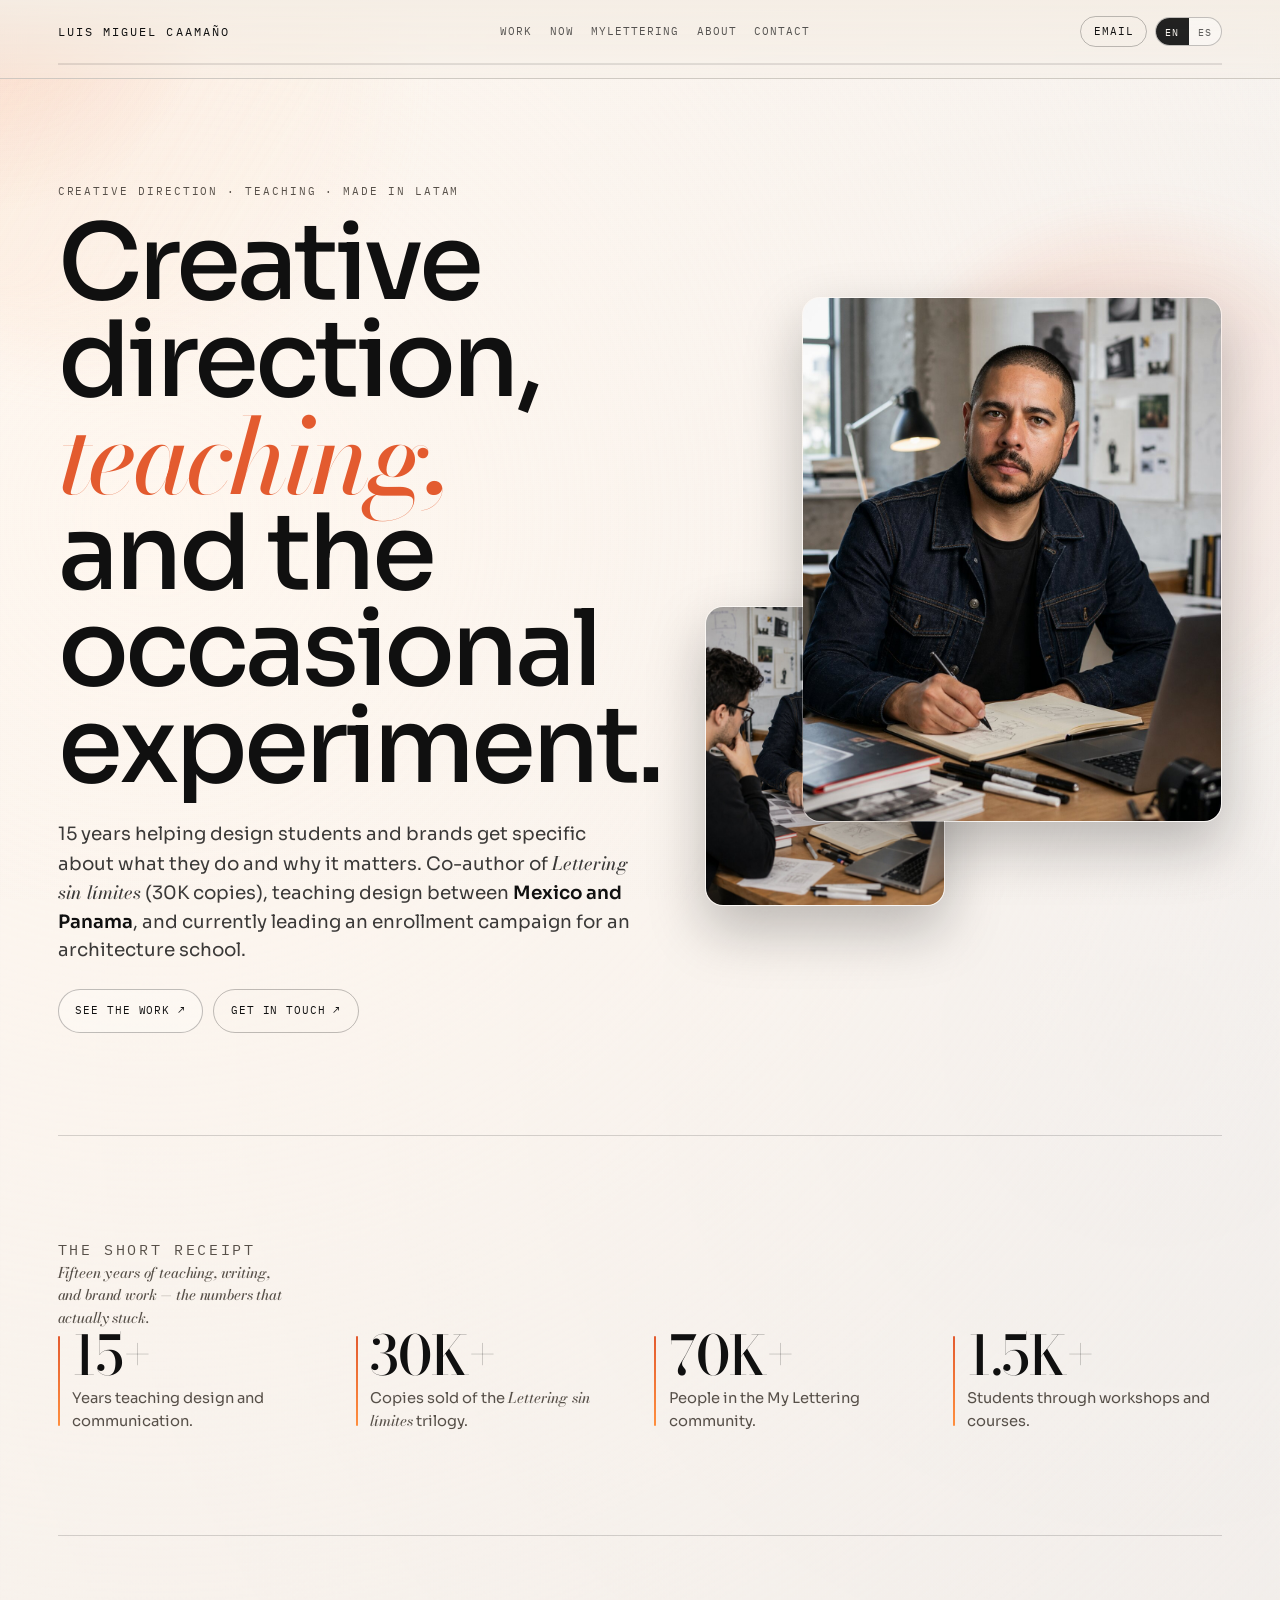
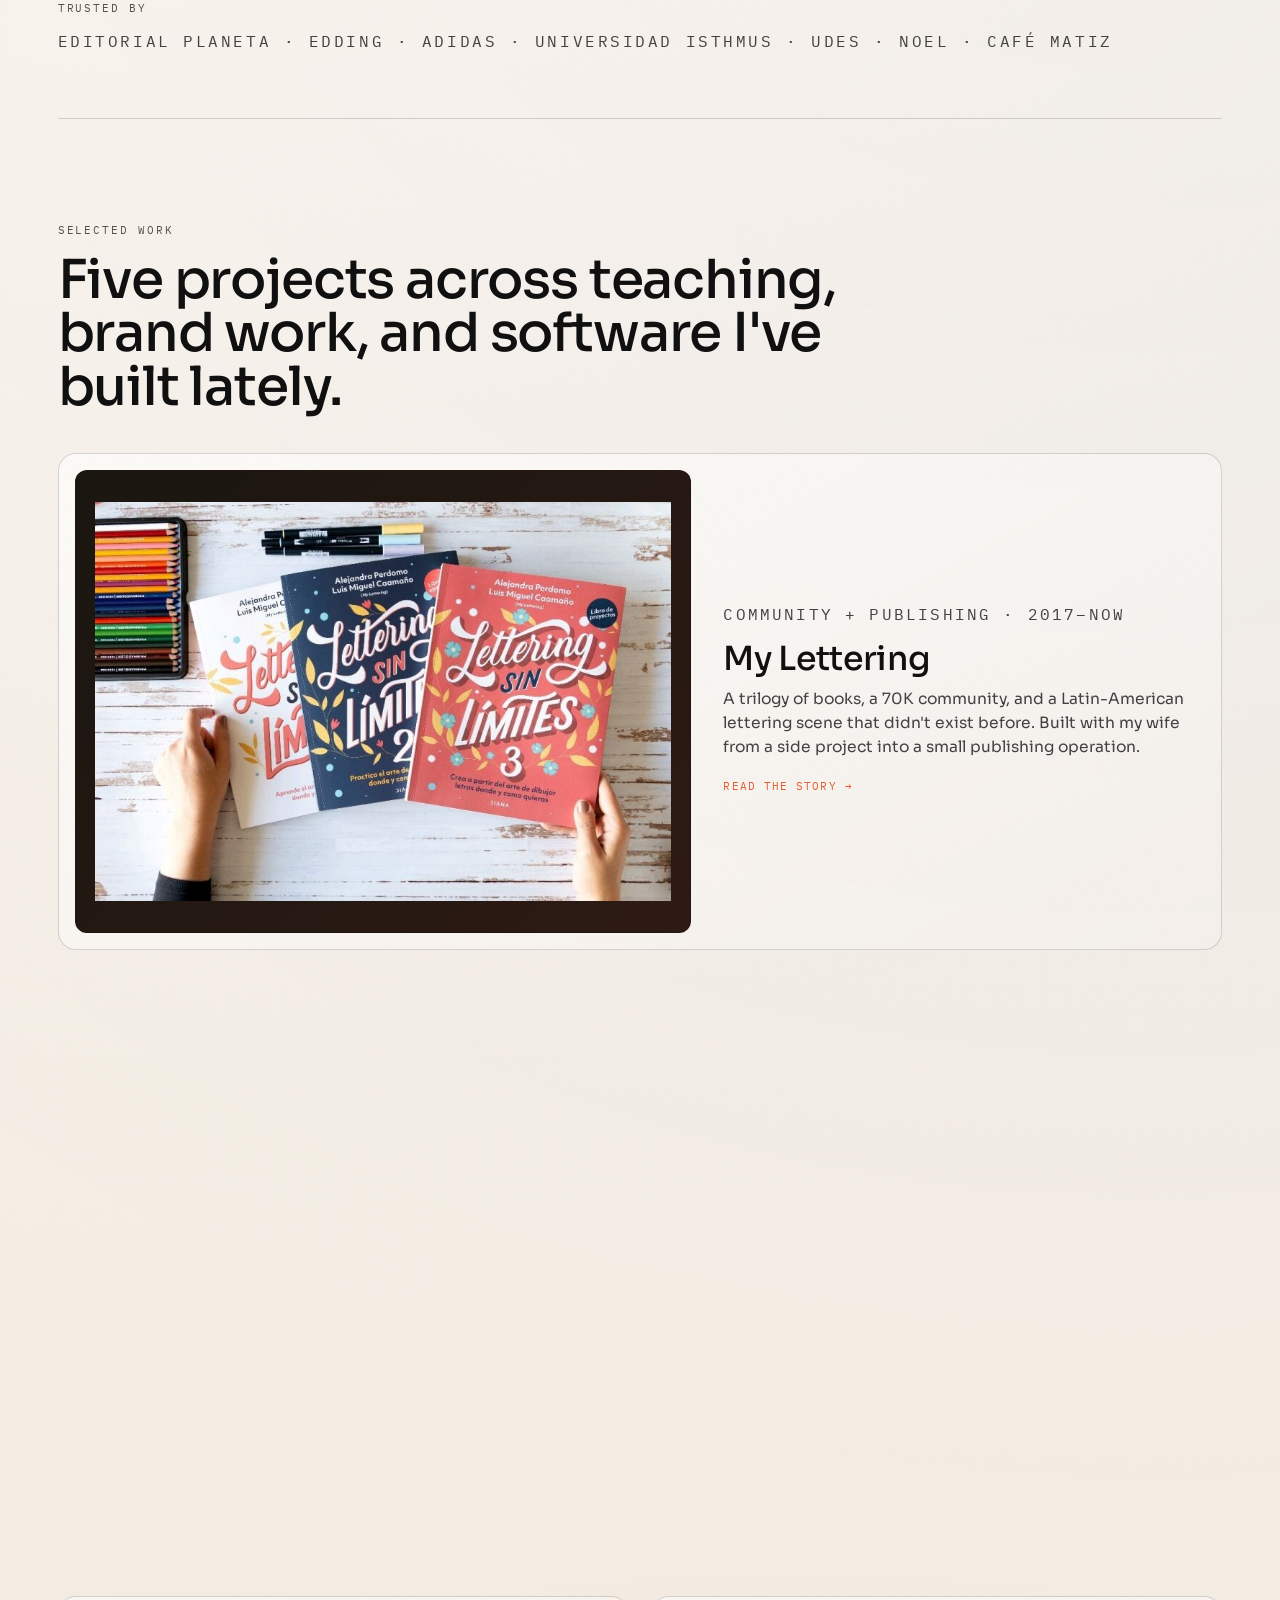
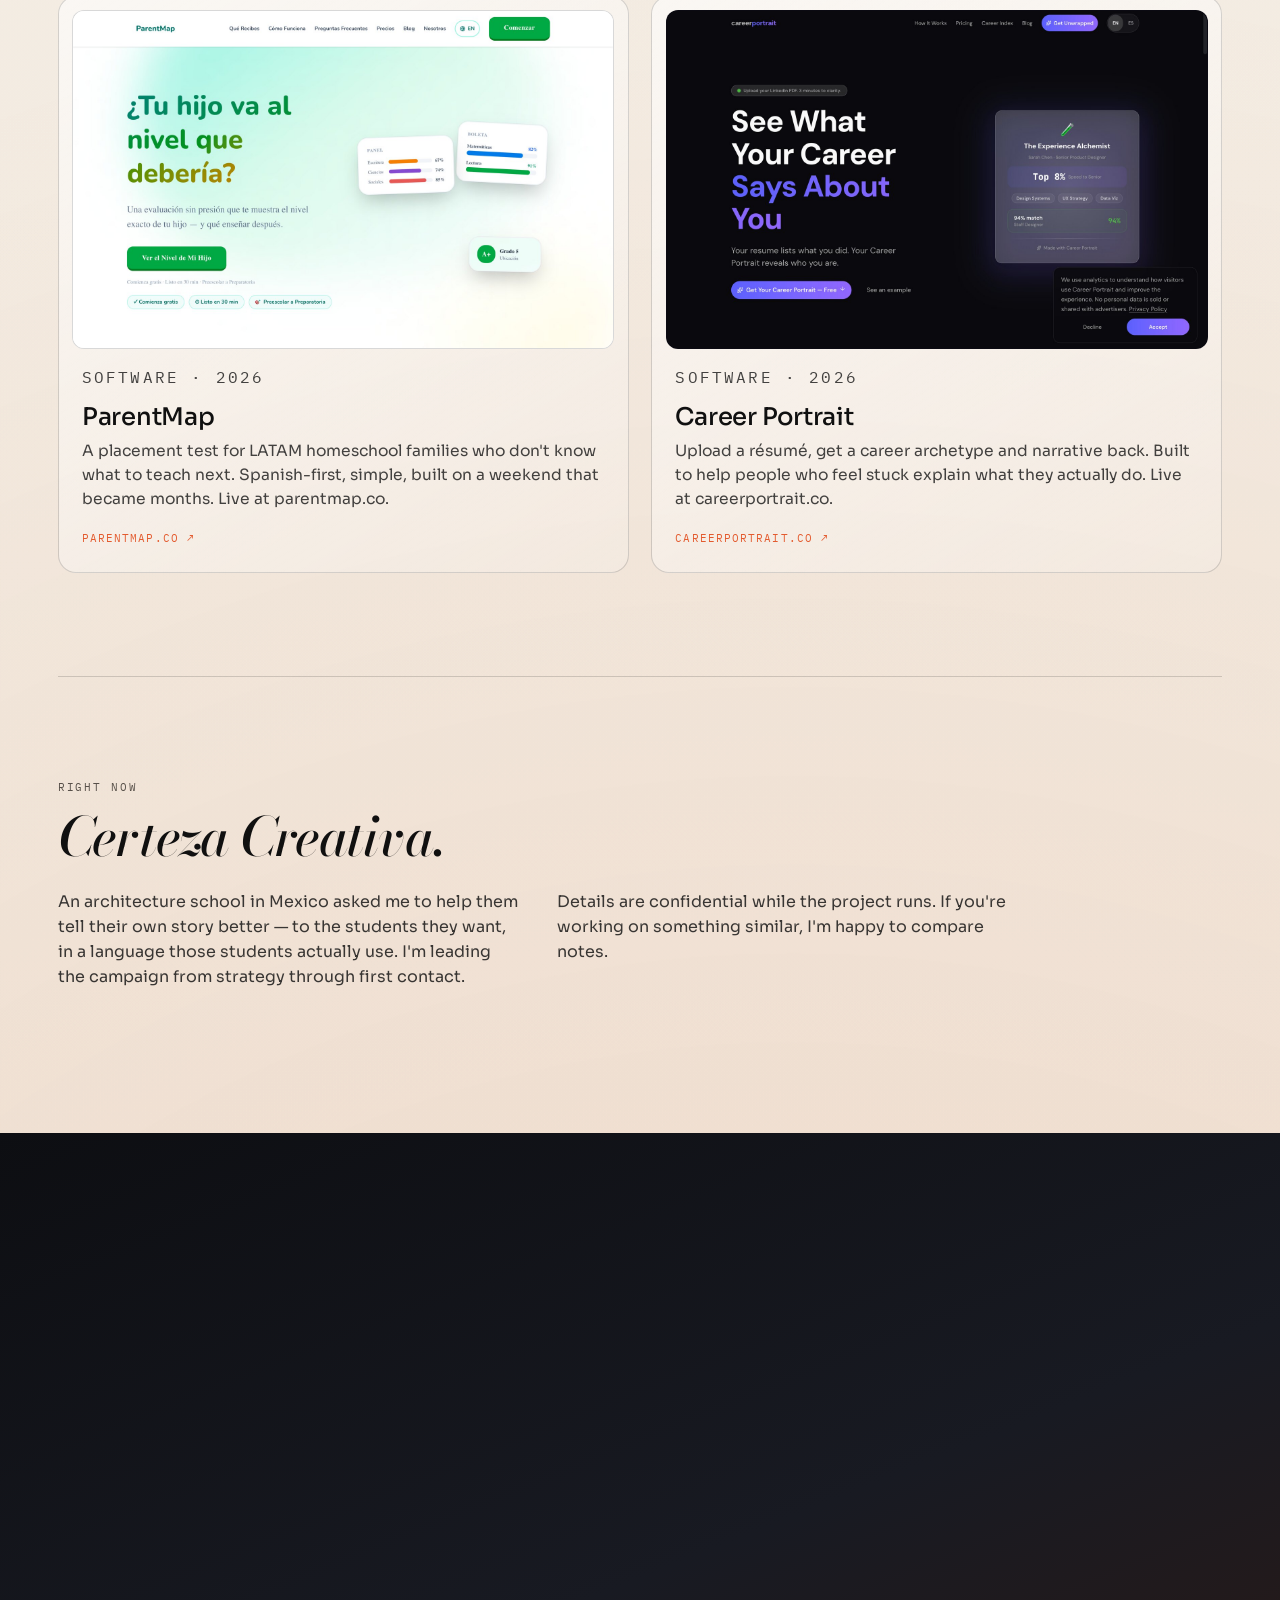
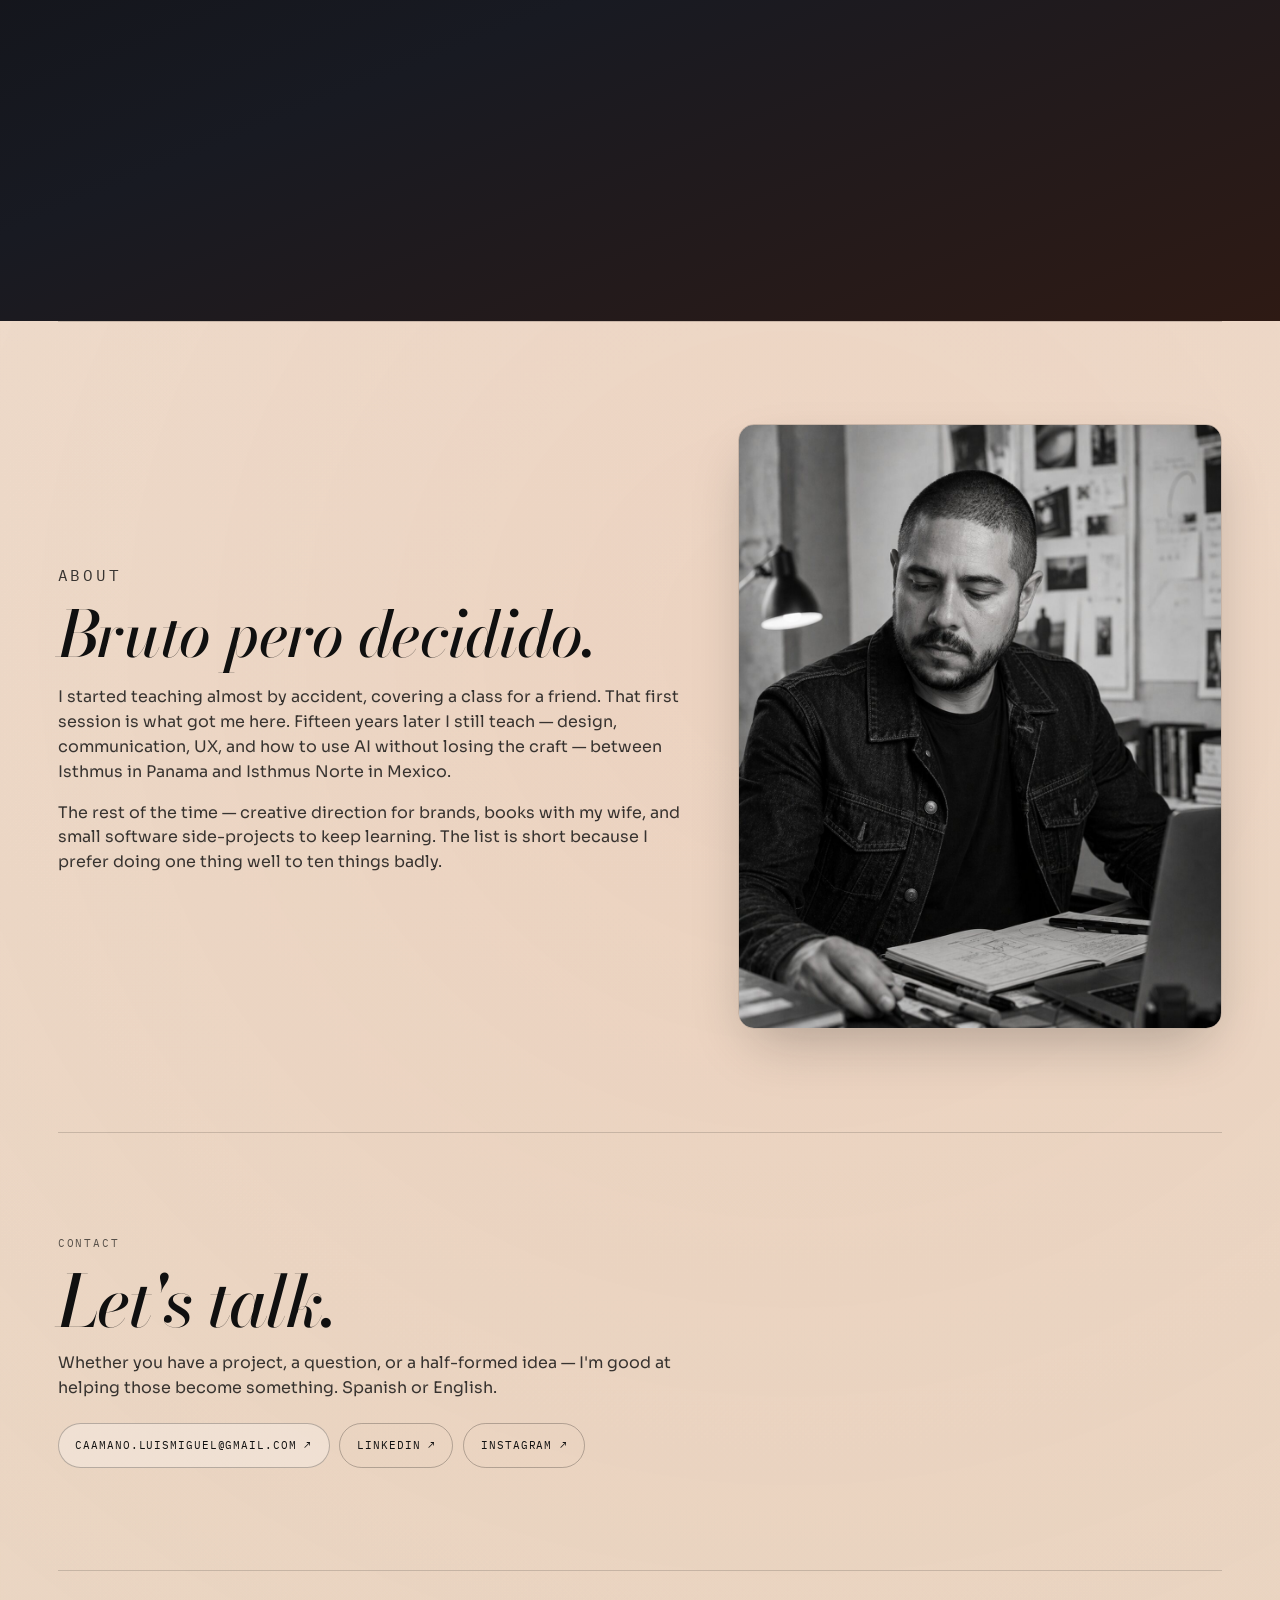
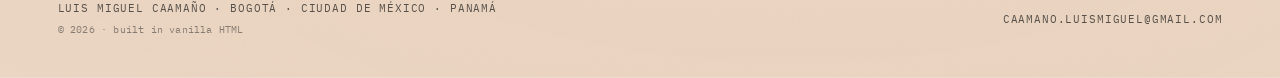
==== commit 856a3e53: "Redesign portfolio: honest frame, real receipts, full polish - Rewrote hero + positioning: "Creative" ====
--- a/index.html
+++ b/index.html
@@ -5,9 +5,48 @@
     <meta name="viewport" content="width=device-width, initial-scale=1.0" />
     <meta
       name="description"
-      content="Luis Miguel Caamano portfolio - brand strategy, creative direction, digital marketing, AI-powered education, and growth ecosystems."
-    />
-    <title>Luis Miguel Caamano | Portfolio</title>
+      content="Luis Miguel Caamaño — creative direction, teaching, and a few things built lately. 15 years in design, three books, and work across Mexico and Panama."
+    />
+    <title>Luis Miguel Caamaño — Creative direction & teaching</title>
+
+    <link rel="icon" href="assets/favicon.svg" type="image/svg+xml" />
+    <link rel="alternate icon" href="assets/favicon.ico" />
+    <link rel="apple-touch-icon" href="assets/apple-touch-icon.png" />
+    <meta name="theme-color" content="#f4ede4" />
+
+    <meta property="og:type" content="website" />
+    <meta
+      property="og:title"
+      content="Luis Miguel Caamaño — Creative direction & teaching"
+    />
+    <meta
+      property="og:description"
+      content="15 years teaching design. Three books with Editorial Planeta. Brand work for edding, Adidas, UDES, and a community of 70K. Currently leading an enrollment campaign for an architecture school in Mexico."
+    />
+    <meta property="og:url" content="https://luismiguelcaamaño.com" />
+    <meta
+      property="og:image"
+      content="https://luismiguelcaamaño.com/assets/og-image.jpg"
+    />
+    <meta property="og:image:width" content="1200" />
+    <meta property="og:image:height" content="630" />
+    <meta property="og:locale" content="en_US" />
+    <meta property="og:locale:alternate" content="es_ES" />
+
+    <meta name="twitter:card" content="summary_large_image" />
+    <meta
+      name="twitter:title"
+      content="Luis Miguel Caamaño — Creative direction & teaching"
+    />
+    <meta
+      name="twitter:description"
+      content="15 years teaching design. Three books, brand work for edding, Adidas, UDES. Currently building Certeza Creativa."
+    />
+    <meta
+      name="twitter:image"
+      content="https://luismiguelcaamaño.com/assets/og-image.jpg"
+    />
+
     <link rel="preconnect" href="https://fonts.googleapis.com" />
     <link rel="preconnect" href="https://fonts.gstatic.com" crossorigin />
     <link
@@ -18,62 +57,43 @@
     <script src="script.js" defer></script>
   </head>
   <body>
+    <a class="skip-link" href="#top">Skip to content</a>
     <div class="noise" aria-hidden="true"></div>
     <div class="cursor-glow" aria-hidden="true"></div>
-    <div class="depth-vignette" aria-hidden="true"></div>
     <div
       class="parallax-layer layer-a"
-      data-speed="-0.08"
+      data-speed="-0.06"
       data-speed-x="0.02"
-      data-pointer="1.2"
       aria-hidden="true"
     ></div>
     <div
       class="parallax-layer layer-b"
-      data-speed="0.06"
-      data-speed-x="-0.02"
-      data-pointer="1.2"
-      aria-hidden="true"
-    ></div>
-    <div
-      class="parallax-layer layer-c"
-      data-speed="0.11"
-      data-speed-x="0.03"
-      data-pointer="1.1"
-      aria-hidden="true"
-    ></div>
-    <div
-      class="parallax-layer layer-d"
-      data-speed="-0.04"
-      data-speed-x="0.03"
-      aria-hidden="true"
-    ></div>
-    <div
-      class="parallax-layer layer-e"
-      data-speed="0.16"
+      data-speed="0.05"
       data-speed-x="-0.02"
       aria-hidden="true"
     ></div>
 
     <header class="topbar">
-      <a class="logo" href="#top">LUIS MIGUEL CAAMANO</a>
+      <a class="logo" href="#top">LUIS MIGUEL CAAMAÑO</a>
       <nav class="menu" aria-label="Primary">
+        <a href="#work" data-i18n="nav.work">Work</a>
+        <a href="#now" data-i18n="nav.now">Now</a>
+        <a href="#mylettering" data-i18n="nav.mylettering">MyLettering</a>
         <a href="#about" data-i18n="nav.about">About</a>
-        <a href="#work" data-i18n="nav.work">Work</a>
-        <a href="#mylettering" data-i18n="nav.mylettering">MyLettering</a>
-        <a href="#initiative" data-i18n="nav.initiative">Initiative</a>
-        <a href="#connect" data-i18n="nav.connect">Connect</a>
+        <a href="#connect" data-i18n="nav.connect">Contact</a>
       </nav>
       <div class="top-controls">
         <a
           class="top-cta"
-          href="mailto:caamano.luismiguel@gmail.com?subject=Portfolio%20Project%20Inquiry"
+          href="mailto:caamano.luismiguel@gmail.com?subject=Hello"
           data-i18n="nav.email"
         >
           Email
         </a>
         <div class="lang-switch" role="group" aria-label="Language selector">
-          <button class="lang-btn is-active" type="button" data-lang="en">EN</button>
+          <button class="lang-btn is-active" type="button" data-lang="en">
+            EN
+          </button>
           <button class="lang-btn" type="button" data-lang="es">ES</button>
         </div>
       </div>
@@ -81,249 +101,305 @@
     </header>
 
     <main id="top">
-      <section class="section hero" id="about">
+      <section class="section hero">
         <div class="hero-copy-wrap reveal">
           <p class="eyebrow" data-i18n="hero.eyebrow">
-            Creative Direction • Brand Strategy • Education • Digital Marketing
+            Creative direction · Teaching · Made in LATAM
           </p>
           <h1 class="hero-title">
-            <span data-i18n="hero.title1">Ideas into influence.</span>
-            <span class="accent" data-i18n="hero.title2">Brands into momentum.</span>
-            <span data-i18n="hero.title3">Talent into outcomes.</span>
+            <span data-i18n="hero.title1">Creative direction,</span>
+            <span class="accent" data-i18n="hero.title2">teaching,</span>
+            <span data-i18n="hero.title3">and the occasional experiment.</span>
           </h1>
           <p class="hero-copy" data-i18n-html="hero.copy">
-            I help brands and institutions transform fragmented communication into
-            <strong>high-performing creative systems</strong> people remember and trust.
-          </p>
-          <p class="hero-subcopy" data-i18n-html="hero.subcopy">
-            <strong>15+ years teaching</strong>, now integrating <strong>AI</strong> inside my
-            classes to help students go further. My privilege is helping their
-            <strong>talent blow up</strong>.
-          </p>
-          <p class="hero-hire-note" data-i18n-html="hero.hireNote">
-            For brands hiring creative leadership: I bridge <strong>strategy</strong>,
-            <strong>content</strong>, and <strong>execution</strong> end to end.
+            15 years helping design students and brands get specific about what
+            they do and why it matters. Co-author of
+            <em>Lettering sin límites</em> (30K copies), teaching design between
+            <strong>Mexico and Panama</strong>, and currently leading an
+            enrollment campaign for an architecture school.
           </p>
           <div class="cta-group">
-            <a
-              class="cta-link"
-              href="mailto:caamano.luismiguel@gmail.com?subject=Portfolio%20Project%20Inquiry"
-              data-i18n="hero.ctaPrimary"
-            >
-              Start a Project
+            <a class="cta-link" href="#work" data-i18n="hero.ctaPrimary">
+              See the work
             </a>
             <a
               class="cta-link ghost"
-              href="https://instagram.com/myLETTERING_CO"
-              target="_blank"
-              rel="noreferrer"
-              data-i18n="hero.ctaInstagram"
+              href="mailto:caamano.luismiguel@gmail.com?subject=Hello"
+              data-i18n="hero.ctaSecondary"
             >
-              Instagram
-            </a>
-            <a
-              class="cta-link ghost"
-              href="https://www.linkedin.com/in/caamano/"
-              target="_blank"
-              rel="noreferrer"
-              data-i18n="hero.ctaLinkedIn"
-            >
-              LinkedIn
+              Get in touch
             </a>
           </div>
         </div>
         <div class="hero-visual reveal">
-          <div class="hero-type-cloud" aria-hidden="true">
-            <span data-speed="-0.08" data-speed-x="0.02" data-pointer="0.8">CREATIVE LEADERSHIP</span>
-            <span data-speed="0.12" data-speed-x="-0.03" data-pointer="0.8">AI EDUCATION</span>
-            <span data-speed="-0.1" data-speed-x="0.02" data-pointer="0.8">BRAND GROWTH</span>
-            <span data-speed="0.16" data-speed-x="-0.02" data-pointer="0.8">GAMIFIED ECOSYSTEMS</span>
-          </div>
           <figure
             class="portrait portrait-main"
-            data-speed="0.06"
-            data-speed-x="0.02"
-            data-rotate="0.0007"
-            data-pointer="0.7"
+            data-speed="0.04"
+            data-speed-x="0.01"
+            data-rotate="0.0004"
           >
             <img
-              src="assets/images/luis-portrait-orange.jpg"
-              data-i18n-alt="alt.orange"
-              alt="Luis Miguel Caamano portrait in warm orange tones"
+              src="assets/images/luis-desk-camera.jpg"
+              data-i18n-alt="alt.deskCamera"
+              alt="Luis Miguel Caamaño at his desk, looking at the camera, with a notebook and pen in hand"
             />
           </figure>
           <figure
             class="portrait portrait-secondary"
-            data-speed="-0.04"
-            data-speed-x="-0.02"
-            data-rotate="-0.0008"
-            data-pointer="0.9"
+            data-speed="-0.03"
+            data-speed-x="-0.015"
+            data-rotate="-0.0005"
           >
             <img
-              src="assets/images/luis-portrait-dark.jpg"
-              data-i18n-alt="alt.dark"
-              alt="Black and white portrait of Luis Miguel Caamano"
+              src="assets/images/luis-team.jpg"
+              data-i18n-alt="alt.team"
+              alt="Luis Miguel Caamaño working with two collaborators around layouts and a sketchbook"
             />
           </figure>
-          <figure
-            class="portrait portrait-tertiary"
-            data-speed="0.09"
-            data-speed-x="0.03"
-            data-rotate="0.0008"
-            data-pointer="0.9"
-          >
-            <img
-              src="assets/images/luis-portrait-seated.jpg"
-              data-i18n-alt="alt.seated"
-              alt="Luis Miguel Caamano seated portrait in studio"
-            />
-          </figure>
-          <p class="hero-wordmark" data-speed="0.14" data-speed-x="-0.02" data-pointer="0.8" data-i18n="hero.wordmark">
-            STRATEGY + STORY + EXECUTION
-          </p>
-        </div>
-      </section>
-
-      <section class="section recruiter-scan reveal">
-        <p class="eyebrow" data-i18n="scan.eyebrow">Recruiter Snapshot</p>
-        <div class="scan-layout">
-          <div class="scan-grid">
-            <article class="scan-card tilt">
-              <p class="scan-label" data-i18n="scan.roleLabel">Role Fit</p>
-              <h3 data-i18n-html="scan.roleValue">Creative Director / <strong>Brand Strategy Lead</strong></h3>
-            </article>
-            <article class="scan-card tilt">
-              <p class="scan-label" data-i18n="scan.impactLabel">Proven Impact</p>
-              <h3 data-i18n-html="scan.impactValue"><strong>30K+</strong> books, <strong>70K+</strong> community, <strong>15+ years</strong> teaching</h3>
-            </article>
-            <article class="scan-card tilt">
-              <p class="scan-label" data-i18n="scan.edgeLabel">Differentiator</p>
-              <h3 data-i18n-html="scan.edgeValue"><strong>Brand strategy</strong> + <strong>AI education</strong> + execution</h3>
-            </article>
-            <article class="scan-card tilt">
-              <p class="scan-label" data-i18n="scan.availabilityLabel">Availability</p>
-              <h3 data-i18n-html="scan.availabilityValue"><strong>Full-time</strong>, fractional leadership, or consulting</h3>
-            </article>
-          </div>
-          <div class="scan-media">
-            <figure class="scan-photo scan-photo-a" data-speed="0.04" data-speed-x="0.02" data-pointer="0.4">
-              <img src="assets/images/luis-portrait-seated.jpg" data-i18n-alt="alt.seated" alt="Luis Miguel Caamano seated portrait in studio" />
-            </figure>
-            <figure class="scan-photo scan-photo-b" data-speed="-0.03" data-speed-x="-0.02" data-pointer="0.4">
-              <img src="assets/images/luis-portrait-dark.jpg" data-i18n-alt="alt.dark" alt="Black and white portrait of Luis Miguel Caamano" />
-            </figure>
-            <figure class="scan-photo scan-photo-c" data-speed="0.06" data-speed-x="0.02" data-pointer="0.4">
-              <img src="assets/images/mylettering-books.png" data-i18n-alt="alt.books" alt="Lettering sin limites books collection by Luis Miguel Caamano and Alejandra Perdomo" />
-            </figure>
-          </div>
-        </div>
-      </section>
-
-      <section class="statement-band reveal">
-        <div class="statement-inner">
-          <p class="eyebrow" data-i18n="about.eyebrow">About</p>
-          <h2 data-i18n="about.title">Bruto pero decidido: from designer to builder of creative ecosystems.</h2>
-          <p data-i18n-html="about.p2">
-            Today I combine design, strategy, and AI-assisted learning dynamics so students and
-            teams can reach deeper skills, faster.
-          </p>
-        </div>
-      </section>
-
-      <section class="marquee reveal" aria-hidden="true">
-        <div class="marquee-track">
-          <span data-i18n="marquee.line">
-            CREATIVE STRATEGY • AI-POWERED LEARNING • GAMIFIED ENGAGEMENT • BRAND SYSTEMS • EDUCATIONAL INNOVATION •
-          </span>
-          <span data-i18n="marquee.line">
-            CREATIVE STRATEGY • AI-POWERED LEARNING • GAMIFIED ENGAGEMENT • BRAND SYSTEMS • EDUCATIONAL INNOVATION •
-          </span>
-        </div>
-      </section>
-
-      <section class="section proof reveal">
-        <article>
-          <h2>15+</h2>
-          <p data-i18n="proof.item1">Years teaching design, communication, and UX/UI.</p>
-        </article>
-        <article>
-          <h2>30K+</h2>
-          <p data-i18n="proof.item2">Books sold from the Lettering sin limites trilogy.</p>
-        </article>
-        <article>
-          <h2>70K+</h2>
-          <p data-i18n="proof.item3">Community built around My Lettering.</p>
-        </article>
-        <article>
-          <h2>1.5K+</h2>
-          <p data-i18n="proof.item4">Students trained in workshops and online programs.</p>
-        </article>
-      </section>
-
-      <section class="section case-studies" id="work">
+        </div>
+      </section>
+
+      <section class="section numbers reveal">
+        <p class="eyebrow" data-i18n="numbers.eyebrow">The short receipt</p>
+        <p class="numbers-frame" data-i18n="numbers.frame">
+          Fifteen years of teaching, writing, and brand work — the numbers that
+          actually stuck.
+        </p>
+        <div class="numbers-grid">
+          <article>
+            <h2>15+</h2>
+            <p data-i18n="numbers.item1">
+              Years teaching design and communication.
+            </p>
+          </article>
+          <article>
+            <h2>30K+</h2>
+            <p data-i18n-html="numbers.item2">
+              Copies sold of the <em>Lettering sin límites</em> trilogy.
+            </p>
+          </article>
+          <article>
+            <h2>70K+</h2>
+            <p data-i18n="numbers.item3">
+              People in the My Lettering community.
+            </p>
+          </article>
+          <article>
+            <h2>1.5K+</h2>
+            <p data-i18n="numbers.item4">
+              Students through workshops and courses.
+            </p>
+          </article>
+        </div>
+      </section>
+
+      <section class="section clients reveal" aria-label="Clients">
+        <p class="eyebrow" data-i18n="clients.eyebrow">Trusted by</p>
+        <p class="clients-list" data-i18n="clients.list">
+          Editorial Planeta · edding · Adidas · Universidad Isthmus · UDES ·
+          Noel · Café Matiz
+        </p>
+      </section>
+
+      <section class="section work" id="work">
         <div class="section-head reveal">
-          <p class="eyebrow" data-i18n="work.eyebrow">Selected Work</p>
-          <h2 data-i18n="work.title">Three systems, three contexts, one principle: clarity drives growth.</h2>
-        </div>
-        <div class="case-grid">
-          <article class="case-card reveal tilt">
-            <p class="card-kicker" data-i18n="work.case1.kicker">Case 01 • My Lettering</p>
-            <h3 data-i18n="work.case1.title">Creation and Expansion Strategy</h3>
-            <p data-i18n="work.case1.copy">
-              Built a lettering ecosystem from zero: community, books, online programs, and brand
-              collaborations across Latin America and the U.S.
-            </p>
-            <ul>
-              <li data-i18n="work.case1.li1">70,000+ social followers and 45,000+ potential-client database.</li>
-              <li data-i18n="work.case1.li2">3 published books with 30,000+ copies sold.</li>
-            </ul>
-          </article>
-          <article class="case-card reveal tilt">
-            <p class="card-kicker" data-i18n="work.case2.kicker">Case 02 • edding LatAm</p>
-            <h3 data-i18n="work.case2.title">Content Strategy and Audience Growth</h3>
-            <p data-i18n="work.case2.copy">
-              Led social content strategy and creative execution for Colombia and Argentina,
-              connecting brand value with creator communities and product relevance.
-            </p>
-            <ul>
-              <li data-i18n="work.case2.li1">40% growth on Instagram and Facebook with optimized campaigns.</li>
-              <li data-i18n="work.case2.li2">Stronger engagement and expanded regional relevance.</li>
-            </ul>
-          </article>
-          <article class="case-card reveal tilt">
-            <p class="card-kicker" data-i18n="work.case3.kicker">Case 03 • UDES</p>
-            <h3 data-i18n="work.case3.title">"Aprende, Aplica, Avanza" Launch Campaign</h3>
-            <p data-i18n="work.case3.copy">
-              Creative consulting for the technical-program launch campaign, translating academic
-              value into bold, youth-relevant visual communication.
-            </p>
-            <ul>
-              <li data-i18n="work.case3.li1">Integrated concept for OOH and digital touchpoints.</li>
-              <li data-i18n="work.case3.li2">Visual narrative built for immediate recall and aspiration.</li>
-            </ul>
-          </article>
-        </div>
-      </section>
-
-      <section class="section mylettering" id="mylettering">
+          <p class="eyebrow" data-i18n="work.eyebrow">Selected work</p>
+          <h2 data-i18n="work.title">
+            Five projects across teaching, brand work, and software I've built
+            lately.
+          </h2>
+        </div>
+        <div class="project-grid">
+          <article class="project-card project-card--feature reveal">
+            <a
+              class="project-visual project-visual--books"
+              href="#mylettering"
+              aria-label="Read more about My Lettering"
+            >
+              <img
+                src="assets/images/mylettering-books.jpg"
+                data-i18n-alt="alt.books"
+                alt="Lettering sin límites books collection"
+              />
+            </a>
+            <div class="project-meta">
+              <p class="project-tag" data-i18n="work.mylettering.tag">
+                Community + publishing · 2017–now
+              </p>
+              <h3 data-i18n="work.mylettering.title">My Lettering</h3>
+              <p data-i18n="work.mylettering.copy">
+                A trilogy of books, a 70K community, and a Latin-American
+                lettering scene that didn't exist before. Built with my wife
+                from a side project into a small publishing operation.
+              </p>
+              <a
+                class="project-link"
+                href="#mylettering"
+                data-i18n="work.mylettering.cta"
+                >Read the story →</a
+              >
+            </div>
+          </article>
+
+          <article class="project-card reveal">
+            <div
+              class="project-visual project-visual--type project-visual--edding"
+              aria-hidden="true"
+            >
+              <p class="visual-mark">edding</p>
+              <p class="visual-meta" data-i18n="work.edding.meta">
+                Brand &amp; social · LATAM
+              </p>
+            </div>
+            <div class="project-meta">
+              <p class="project-tag" data-i18n="work.edding.tag">
+                Brand strategy · 2022
+              </p>
+              <h3 data-i18n="work.edding.title">edding LatAm</h3>
+              <p data-i18n="work.edding.copy">
+                Social and content direction for Colombia and Argentina during
+                the relaunch of the brand's creative line. Worked with local
+                letterers and illustrators instead of stock, rewrote the product
+                copy in regional Spanish, and helped the regional channels grow
+                around 40% in eighteen months.
+              </p>
+            </div>
+          </article>
+
+          <article class="project-card reveal">
+            <div class="project-visual project-visual--screenshot">
+              <img
+                src="assets/images/udes-ooh.jpg"
+                alt="UDES OOH installation in a Bucaramanga shopping mall — Aprende, Aplica, Avanza campaign"
+              />
+            </div>
+            <div class="project-meta">
+              <p class="project-tag" data-i18n="work.udes.tag">
+                Campaign · 2023
+              </p>
+              <h3 data-i18n="work.udes.title">
+                UDES — Aprende, Aplica, Avanza
+              </h3>
+              <p data-i18n-html="work.udes.copy">
+                Creative consulting on the 2023 launch campaign for the
+                university's technical programs — the ones that rarely get the
+                budget. One concept — <em>Aprende, Aplica, Avanza</em> — across
+                OOH, radio, and digital, written for 18-year-olds in Santander
+                who are deciding in real time whether college is worth it.
+              </p>
+            </div>
+          </article>
+
+          <article class="project-card reveal">
+            <a
+              class="project-visual project-visual--screenshot"
+              href="https://parentmap.co"
+              target="_blank"
+              rel="noreferrer"
+              aria-label="Visit parentmap.co"
+            >
+              <img
+                src="assets/images/parentmap-hero.jpg"
+                alt="ParentMap landing page screenshot"
+              />
+            </a>
+            <div class="project-meta">
+              <p class="project-tag" data-i18n="work.parentmap.tag">
+                Software · 2026
+              </p>
+              <h3 data-i18n="work.parentmap.title">ParentMap</h3>
+              <p data-i18n="work.parentmap.copy">
+                A placement test for LATAM homeschool families who don't know
+                what to teach next. Spanish-first, simple, built on a weekend
+                that became months. Live at parentmap.co.
+              </p>
+              <a
+                class="project-link"
+                href="https://parentmap.co"
+                target="_blank"
+                rel="noreferrer"
+                >parentmap.co ↗</a
+              >
+            </div>
+          </article>
+
+          <article class="project-card reveal">
+            <a
+              class="project-visual project-visual--screenshot project-visual--dark"
+              href="https://careerportrait.co"
+              target="_blank"
+              rel="noreferrer"
+              aria-label="Visit careerportrait.co"
+            >
+              <img
+                src="assets/images/careerportrait-hero.jpg"
+                alt="Career Portrait landing page screenshot"
+              />
+            </a>
+            <div class="project-meta">
+              <p class="project-tag" data-i18n="work.careerportrait.tag">
+                Software · 2026
+              </p>
+              <h3 data-i18n="work.careerportrait.title">Career Portrait</h3>
+              <p data-i18n="work.careerportrait.copy">
+                Upload a résumé, get a career archetype and narrative back.
+                Built to help people who feel stuck explain what they actually
+                do. Live at careerportrait.co.
+              </p>
+              <a
+                class="project-link"
+                href="https://careerportrait.co"
+                target="_blank"
+                rel="noreferrer"
+                >careerportrait.co ↗</a
+              >
+            </div>
+          </article>
+        </div>
+      </section>
+
+      <section class="section now-section" id="now">
+        <div class="section-head reveal">
+          <p class="eyebrow" data-i18n="now.eyebrow">Right now</p>
+          <h2 data-i18n="now.title">Certeza Creativa.</h2>
+        </div>
+        <div class="now-body reveal">
+          <p data-i18n="now.p1">
+            An architecture school in Mexico asked me to help them tell their
+            own story better — to the students they want, in a language those
+            students actually use. I'm leading the campaign from strategy
+            through first contact.
+          </p>
+          <p data-i18n="now.p2">
+            Details are confidential while the project runs. If you're working
+            on something similar, I'm happy to compare notes.
+          </p>
+        </div>
+      </section>
+
+      <section class="mylettering-deep" id="mylettering">
         <div class="mylettering-copy reveal">
-          <p class="eyebrow" data-i18n="mylettering.eyebrow">Vision</p>
-          <h2 data-i18n="mylettering.title">My Lettering: from hobby to movement.</h2>
+          <p class="eyebrow" data-i18n="mylettering.eyebrow">
+            My Lettering — the long version
+          </p>
+          <h2 data-i18n="mylettering.title">
+            From a hobby to a small publishing operation.
+          </h2>
           <p data-i18n="mylettering.p1">
-            One day our first book entered the top five best-selling titles. That moment confirmed:
-            when passion meets disciplined execution, ideas scale.
+            One of our first books made it into a national bestseller list. That
+            moment told us the appetite was real — there was no Spanish-language
+            lettering scene at scale, and people wanted to learn.
           </p>
           <p data-i18n="mylettering.p2">
-            Together with my wife, we built My Lettering into a platform helping thousands reconnect
-            with creativity through books, workshops, and community.
-          </p>
-          <p class="mylettering-author-note" data-i18n="mylettering.authorNote">
-            Published author and creative entrepreneur with proven editorial traction.
+            Together with my wife Alejandra Perdomo, we built My Lettering into
+            a platform of books, workshops, and community. Three titles with
+            Editorial Planeta, brand work with Adidas and edding, and a
+            community of 70K people who keep writing back.
           </p>
           <div class="book-tags">
-            <span data-i18n="mylettering.book1">Lettering sin limites</span>
-            <span data-i18n="mylettering.book2">Lettering sin limites 2</span>
-            <span data-i18n="mylettering.book3">Lettering sin limites 3</span>
+            <span data-i18n="mylettering.book1">Lettering sin límites</span>
+            <span data-i18n="mylettering.book2">Lettering sin límites 2</span>
+            <span data-i18n="mylettering.book3">Lettering sin límites 3</span>
           </div>
           <div class="cta-group">
             <a
@@ -333,121 +409,70 @@
               rel="noreferrer"
               data-i18n="mylettering.cta"
             >
-              Visit @myLETTERING_CO
+              @myLETTERING_CO
             </a>
           </div>
         </div>
-        <figure class="mylettering-visual reveal" data-speed="0.03" data-speed-x="0.01" data-pointer="0.4">
+        <figure class="mylettering-visual reveal">
           <img
-            src="assets/images/mylettering-books.png"
+            src="assets/images/mylettering-books.jpg"
             data-i18n-alt="alt.books"
-            alt="Lettering sin limites books collection by Luis Miguel Caamano and Alejandra Perdomo"
+            alt="Lettering sin límites books collection by Luis Miguel Caamaño and Alejandra Perdomo"
           />
         </figure>
       </section>
 
-      <section class="section initiative" id="initiative">
-        <div class="initiative-copy reveal">
-          <p class="eyebrow" data-i18n="initiative.eyebrow">Current Initiative (Under Approval)</p>
-          <h2 data-i18n="initiative.title">Certeza Creativa: enrollment ecosystem design for 2026.</h2>
-          <p data-i18n="initiative.p1">
-            I am currently building a growth ecosystem for admissions that blends strategic
-            storytelling, gamification mechanics, and AI-assisted decision support.
-          </p>
-          <p data-i18n="initiative.p2">
-            Project details are confidential during approval. The public scope reflects my core
-            capabilities: acquisition architecture, conversion journeys, and educational positioning.
-          </p>
+      <section class="section about-section" id="about">
+        <div class="about-grid">
+          <div class="about-copy reveal">
+            <p class="eyebrow" data-i18n="about.eyebrow">About</p>
+            <h2 data-i18n="about.title">Bruto pero decidido.</h2>
+            <p data-i18n="about.p1">
+              I started teaching almost by accident, covering a class for a
+              friend. That first session is what got me here. Fifteen years
+              later I still teach — design, communication, UX, and how to use AI
+              without losing the craft — between Isthmus in Panama and Isthmus
+              Norte in Mexico.
+            </p>
+            <p data-i18n="about.p2">
+              The rest of the time — creative direction for brands, books with
+              my wife, and small software side-projects to keep learning. The
+              list is short because I prefer doing one thing well to ten things
+              badly.
+            </p>
+          </div>
+          <figure class="about-portrait reveal">
+            <img
+              src="assets/images/luis-desk-sketch.jpg"
+              data-i18n-alt="alt.deskSketch"
+              alt="Luis Miguel Caamaño at his desk, sketching in a notebook"
+            />
+          </figure>
+        </div>
+      </section>
+
+      <section class="section contact reveal" id="connect">
+        <p class="eyebrow" data-i18n="contact.eyebrow">Contact</p>
+        <h2 data-i18n="contact.title">Let's talk.</h2>
+        <p class="contact-copy" data-i18n="contact.copy">
+          Whether you have a project, a question, or a half-formed idea — I'm
+          good at helping those become something. Spanish or English.
+        </p>
+        <div class="cta-group">
           <a
             class="cta-link"
-            href="mailto:caamano.luismiguel@gmail.com?subject=Portfolio%20Project%20Inquiry"
-            data-i18n="initiative.cta"
+            href="mailto:caamano.luismiguel@gmail.com?subject=Hello"
           >
-            Request Portfolio Deck
+            caamano.luismiguel@gmail.com
           </a>
-        </div>
-        <div class="initiative-grid reveal">
-          <article class="initiative-card tilt">
-            <h3 data-i18n="initiative.card1.title">Enrollment Architecture</h3>
-            <p data-i18n="initiative.card1.copy">From awareness to application with coherent message flow.</p>
-          </article>
-          <article class="initiative-card tilt">
-            <h3 data-i18n="initiative.card2.title">Gamified Journeys</h3>
-            <p data-i18n="initiative.card2.copy">Progress loops that increase motivation and completion.</p>
-          </article>
-          <article class="initiative-card tilt">
-            <h3 data-i18n="initiative.card3.title">AI Integration</h3>
-            <p data-i18n="initiative.card3.copy">Smarter guidance, feedback, and learning personalization.</p>
-          </article>
-          <article class="initiative-card tilt">
-            <h3 data-i18n="initiative.card4.title">Content Orchestration</h3>
-            <p data-i18n="initiative.card4.copy">Cross-channel creative systems for sustained growth.</p>
-          </article>
-        </div>
-      </section>
-
-      <section class="section hire-paths">
-        <div class="section-head reveal">
-          <p class="eyebrow" data-i18n="hire.eyebrow">For Headhunters & Talent Experts</p>
-          <h2 data-i18n="hire.title">Collaboration and placement models for brands, teams, and recruiters.</h2>
-        </div>
-        <p class="headhunter-note reveal" data-i18n-html="hire.note">
-          Open to strategic roles and consulting mandates where <strong>creative leadership</strong>,
-          <strong>growth thinking</strong>, and <strong>education innovation</strong> are
-          mission-critical.
-        </p>
-        <div class="recruiter-signals reveal">
-          <article>
-            <p class="card-kicker" data-i18n="hire.signal1.kicker">Role Fit</p>
-            <h3 data-i18n="hire.signal1.title">Creative Director / Brand Strategy Lead</h3>
-          </article>
-          <article>
-            <p class="card-kicker" data-i18n="hire.signal2.kicker">Leadership</p>
-            <h3 data-i18n="hire.signal2.title">Cross-functional teams, measurable outcomes</h3>
-          </article>
-          <article>
-            <p class="card-kicker" data-i18n="hire.signal3.kicker">Engagement</p>
-            <h3 data-i18n="hire.signal3.title">Available for full-time, fractional, or consulting</h3>
-          </article>
-        </div>
-        <div class="hire-grid">
-          <article class="hire-card reveal tilt">
-            <p class="card-kicker" data-i18n="hire.card1.kicker">Model 01</p>
-            <h3 data-i18n="hire.card1.title">Brand Sprint</h3>
-            <p data-i18n="hire.card1.copy">
-              Fast strategic alignment for teams needing clarity, positioning, and immediate
-              communication upgrades.
-            </p>
-          </article>
-          <article class="hire-card reveal tilt">
-            <p class="card-kicker" data-i18n="hire.card2.kicker">Model 02</p>
-            <h3 data-i18n="hire.card2.title">Campaign Architecture</h3>
-            <p data-i18n="hire.card2.copy">
-              End-to-end creative direction for launch campaigns across digital, social, and
-              physical touchpoints.
-            </p>
-          </article>
-          <article class="hire-card reveal tilt">
-            <p class="card-kicker" data-i18n="hire.card3.kicker">Model 03</p>
-            <h3 data-i18n="hire.card3.title">Education & Innovation Lab</h3>
-            <p data-i18n="hire.card3.copy">
-              AI-enhanced learning and gamification frameworks to improve engagement and conversion
-              in education ecosystems.
-            </p>
-          </article>
-        </div>
-      </section>
-
-      <section class="section contact reveal" id="connect">
-        <p class="eyebrow" data-i18n="contact.eyebrow">Open to Collaborate</p>
-        <h2 data-i18n="contact.title">If you need a creative partner who can think and execute, let us talk.</h2>
-        <p class="contact-copy" data-i18n="contact.copy">
-          Share your challenge, timeline, and ambition. I will reply with a clear roadmap and first
-          move.
-        </p>
-        <div class="cta-group">
-          <a class="cta-link" href="mailto:caamano.luismiguel@gmail.com?subject=Portfolio%20Project%20Inquiry">
-            caamano.luismiguel@gmail.com
+          <a
+            class="cta-link ghost"
+            href="https://www.linkedin.com/in/caamano/"
+            target="_blank"
+            rel="noreferrer"
+            data-i18n="contact.linkedin"
+          >
+            LinkedIn
           </a>
           <a
             class="cta-link ghost"
@@ -458,22 +483,22 @@
           >
             Instagram
           </a>
-          <a
-            class="cta-link ghost"
-            href="https://www.linkedin.com/in/caamano/"
-            target="_blank"
-            rel="noreferrer"
-            data-i18n="contact.linkedin"
-          >
-            LinkedIn
-          </a>
         </div>
       </section>
     </main>
 
     <footer class="footer">
-      <p data-i18n="footer.copy">Portfolio of Luis Miguel Caamano</p>
-      <a href="mailto:caamano.luismiguel@gmail.com">caamano.luismiguel@gmail.com</a>
+      <div class="footer-left">
+        <p data-i18n="footer.copy">
+          Luis Miguel Caamaño · Bogotá · Ciudad de México · Panamá
+        </p>
+        <p class="footer-meta" data-i18n="footer.meta">
+          © 2026 · built in vanilla HTML
+        </p>
+      </div>
+      <a href="mailto:caamano.luismiguel@gmail.com"
+        >caamano.luismiguel@gmail.com</a
+      >
     </footer>
   </body>
 </html>
--- a/styles.css
+++ b/styles.css
@@ -36,18 +36,36 @@
 body {
   color: var(--ink);
   font-family: var(--sans);
-  line-height: 1.5;
+  line-height: 1.55;
   overflow-x: hidden;
   background:
     radial-gradient(circle at 12% 8%, #fff7ef 0%, rgba(255, 247, 239, 0) 36%),
-    radial-gradient(circle at 90% 16%, rgba(36, 102, 227, 0.08) 0%, rgba(36, 102, 227, 0) 38%),
-    radial-gradient(circle at 62% 84%, rgba(227, 91, 47, 0.12) 0%, rgba(227, 91, 47, 0) 42%),
-    linear-gradient(180deg, var(--bg-alt) 0%, var(--bg) 46%, var(--bg-soft) 100%);
+    radial-gradient(
+      circle at 90% 16%,
+      rgba(36, 102, 227, 0.06) 0%,
+      rgba(36, 102, 227, 0) 38%
+    ),
+    radial-gradient(
+      circle at 62% 84%,
+      rgba(227, 91, 47, 0.1) 0%,
+      rgba(227, 91, 47, 0) 42%
+    ),
+    linear-gradient(
+      180deg,
+      var(--bg-alt) 0%,
+      var(--bg) 46%,
+      var(--bg-soft) 100%
+    );
 }
 
 a {
   color: inherit;
   text-decoration: none;
+}
+
+img {
+  max-width: 100%;
+  display: block;
 }
 
 .noise {
@@ -55,46 +73,39 @@
   inset: 0;
   z-index: -1;
   pointer-events: none;
-  opacity: 0.24;
-  background-image: radial-gradient(circle at 0 0, rgba(16, 16, 16, 0.04) 1px, transparent 1px);
+  opacity: 0.22;
+  background-image: radial-gradient(
+    circle at 0 0,
+    rgba(16, 16, 16, 0.04) 1px,
+    transparent 1px
+  );
   background-size: 2px 2px;
 }
 
 .cursor-glow {
   position: fixed;
-  width: 42vmax;
+  width: 38vmax;
   aspect-ratio: 1;
   left: 0;
   top: 0;
   z-index: -1;
   border-radius: 999px;
   pointer-events: none;
-  background: radial-gradient(circle, rgba(227, 91, 47, 0.16) 0%, rgba(227, 91, 47, 0) 62%);
+  background: radial-gradient(
+    circle,
+    rgba(227, 91, 47, 0.13) 0%,
+    rgba(227, 91, 47, 0) 62%
+  );
   transform: translate(-50%, -50%);
-}
-
-.depth-vignette {
-  position: fixed;
-  inset: 0;
-  z-index: -1;
-  pointer-events: none;
-  background:
-    radial-gradient(
-      540px circle at var(--mx, 50%) var(--my, 50%),
-      rgba(255, 255, 255, 0.14) 0%,
-      rgba(255, 255, 255, 0.08) 24%,
-      rgba(255, 255, 255, 0) 62%
-    );
-  mix-blend-mode: soft-light;
 }
 
 .parallax-layer {
   position: fixed;
   border-radius: 999px;
   pointer-events: none;
-  filter: blur(24px);
+  filter: blur(28px);
   z-index: -2;
-  opacity: 0.62;
+  opacity: 0.55;
 }
 
 .layer-a {
@@ -102,7 +113,11 @@
   aspect-ratio: 1;
   left: -14vw;
   top: -16vw;
-  background: linear-gradient(120deg, rgba(255, 222, 198, 0.92), rgba(252, 245, 238, 0.2));
+  background: linear-gradient(
+    120deg,
+    rgba(255, 222, 198, 0.92),
+    rgba(252, 245, 238, 0.2)
+  );
 }
 
 .layer-b {
@@ -110,34 +125,14 @@
   aspect-ratio: 1;
   right: -8vw;
   top: 26vh;
-  background: linear-gradient(120deg, rgba(227, 91, 47, 0.3), rgba(255, 255, 255, 0.2));
-}
-
-.layer-c {
-  width: 30vw;
-  aspect-ratio: 1;
-  left: 34vw;
-  bottom: -14vw;
-  background: linear-gradient(120deg, rgba(18, 37, 65, 0.22), rgba(227, 91, 47, 0.04));
-}
-
-.layer-d {
-  width: 22vw;
-  aspect-ratio: 1;
-  right: 24vw;
-  top: -8vw;
-  opacity: 0.44;
-  background: linear-gradient(120deg, rgba(255, 255, 255, 0.35), rgba(36, 102, 227, 0.18));
-}
-
-.layer-e {
-  width: 18vw;
-  aspect-ratio: 1;
-  left: 8vw;
-  bottom: 12vh;
-  opacity: 0.5;
-  background: linear-gradient(120deg, rgba(255, 143, 63, 0.24), rgba(255, 255, 255, 0.08));
-}
+  background: linear-gradient(
+    120deg,
+    rgba(227, 91, 47, 0.28),
+    rgba(255, 255, 255, 0.18)
+  );
+}
+
+/* ──────────────── Topbar ──────────────── */
 
 .topbar {
   position: fixed;
@@ -149,7 +144,11 @@
   gap: 1rem;
   padding: 1rem 4.5vw 0.82rem;
   backdrop-filter: blur(11px);
-  background: linear-gradient(to bottom, rgba(244, 237, 228, 0.9), rgba(244, 237, 228, 0.34));
+  background: linear-gradient(
+    to bottom,
+    rgba(244, 237, 228, 0.92),
+    rgba(244, 237, 228, 0.34)
+  );
   border-bottom: 1px solid var(--line);
 }
 
@@ -164,7 +163,7 @@
 .menu {
   display: flex;
   justify-content: center;
-  gap: 0.95rem;
+  gap: 1.1rem;
 }
 
 .menu a {
@@ -172,7 +171,7 @@
   font-size: 0.69rem;
   letter-spacing: 0.09em;
   text-transform: uppercase;
-  color: rgba(16, 16, 16, 0.72);
+  color: rgba(16, 16, 16, 0.7);
   transition: color 180ms ease;
 }
 
@@ -188,12 +187,17 @@
 
 .top-cta {
   border: 1px solid rgba(16, 16, 16, 0.26);
-  padding: 0.38rem 0.72rem;
+  padding: 0.4rem 0.78rem;
   border-radius: 999px;
   font-family: var(--mono);
   font-size: 0.66rem;
   letter-spacing: 0.09em;
   text-transform: uppercase;
+  transition: background-color 180ms ease;
+}
+
+.top-cta:hover {
+  background: rgba(16, 16, 16, 0.06);
 }
 
 .lang-switch {
@@ -211,7 +215,7 @@
   font-family: var(--mono);
   font-size: 0.65rem;
   letter-spacing: 0.08em;
-  padding: 0.35rem 0.55rem;
+  padding: 0.4rem 0.6rem;
   cursor: pointer;
 }
 
@@ -224,7 +228,7 @@
   grid-column: 1 / -1;
   width: 100%;
   height: 2px;
-  background: rgba(16, 16, 16, 0.12);
+  background: rgba(16, 16, 16, 0.1);
   overflow: hidden;
 }
 
@@ -242,7 +246,7 @@
 .section {
   width: min(var(--max-width), 91vw);
   margin-inline: auto;
-  padding: clamp(3.9rem, 8vw, 7.2rem) 0;
+  padding: clamp(3.6rem, 8vw, 6.8rem) 0;
   position: relative;
 }
 
@@ -255,28 +259,42 @@
   text-transform: uppercase;
 }
 
-p strong,
-h3 strong,
-h2 strong {
-  font-weight: 700;
+.section-head h2 {
+  margin: 0;
+  font-size: clamp(1.7rem, 4.2vw, 3.6rem);
+  line-height: 1;
+  letter-spacing: -0.022em;
+  max-width: 22ch;
+  font-weight: 500;
+}
+
+p strong {
+  font-weight: 600;
   color: var(--ink);
-  padding-inline: 0.12em;
-  background: linear-gradient(180deg, transparent 58%, rgba(227, 91, 47, 0.28) 58%);
-}
+}
+
+p em {
+  font-family: var(--serif);
+  font-style: italic;
+  font-weight: 500;
+}
+
+/* ──────────────── Hero ──────────────── */
 
 .hero {
   min-height: calc(100vh - 5.05rem);
   display: grid;
-  grid-template-columns: minmax(0, 1.03fr) minmax(0, 0.97fr);
+  grid-template-columns: minmax(0, 1.05fr) minmax(0, 0.95fr);
   align-items: center;
   gap: clamp(1.6rem, 4.3vw, 3.3rem);
 }
 
 .hero-title {
   margin: 0;
-  letter-spacing: -0.036em;
-  line-height: 0.9;
-  font-size: clamp(2.8rem, 9.5vw, 8.4rem);
+  letter-spacing: -0.038em;
+  line-height: 0.92;
+  font-size: clamp(2.6rem, 8.2vw, 7.2rem);
+  font-weight: 500;
 }
 
 .hero-title span {
@@ -286,30 +304,16 @@
 
 .hero-title .accent {
   font-family: var(--serif);
-  color: transparent;
-  -webkit-text-stroke: 1.4px rgba(227, 91, 47, 0.95);
-  text-shadow: 0 8px 32px rgba(227, 91, 47, 0.24);
+  font-style: italic;
+  font-weight: 500;
+  color: var(--accent);
 }
 
 .hero-copy {
-  margin: 1.42rem 0 0.74rem;
-  font-size: clamp(1.03rem, 1.72vw, 1.24rem);
-  max-width: 55ch;
-}
-
-.hero-subcopy {
-  margin: 0 0 1.3rem;
-  color: rgba(16, 16, 16, 0.78);
-  max-width: 55ch;
-}
-
-.hero-hire-note {
-  margin: 0 0 1.5rem;
-  font-family: var(--mono);
-  font-size: 0.72rem;
-  text-transform: uppercase;
-  letter-spacing: 0.12em;
-  color: rgba(16, 16, 16, 0.65);
+  margin: 1.6rem 0 1.5rem;
+  font-size: clamp(1rem, 1.55vw, 1.15rem);
+  max-width: 56ch;
+  color: rgba(16, 16, 16, 0.82);
 }
 
 .cta-group {
@@ -322,15 +326,18 @@
   display: inline-flex;
   align-items: center;
   gap: 0.46rem;
-  border: 1px solid rgba(16, 16, 16, 0.24);
+  border: 1px solid rgba(16, 16, 16, 0.26);
   border-radius: 999px;
-  padding: 0.72rem 1rem;
+  padding: 0.78rem 1.05rem;
   font-family: var(--mono);
   font-size: 0.7rem;
   letter-spacing: 0.08em;
   text-transform: uppercase;
-  background: rgba(255, 255, 255, 0.24);
-  transition: transform 220ms ease, background-color 220ms ease, border-color 220ms ease;
+  background: rgba(255, 255, 255, 0.28);
+  transition:
+    transform 220ms ease,
+    background-color 220ms ease,
+    border-color 220ms ease;
 }
 
 .cta-link::after {
@@ -349,59 +356,25 @@
 .cta-link.light {
   color: #f7f5f2;
   border-color: rgba(247, 245, 242, 0.34);
+  background: transparent;
 }
 
 .cta-link.light:hover {
-  background: rgba(247, 245, 242, 0.11);
+  background: rgba(247, 245, 242, 0.1);
 }
 
 .hero-visual {
   position: relative;
-  min-height: 77vh;
-}
-
-.hero-type-cloud {
-  position: absolute;
-  inset: 0;
-  pointer-events: none;
-}
-
-.hero-type-cloud span {
-  position: absolute;
-  font-family: var(--mono);
-  font-size: clamp(0.66rem, 0.95vw, 0.9rem);
-  letter-spacing: 0.19em;
-  color: rgba(16, 16, 16, 0.38);
-  text-transform: uppercase;
-}
-
-.hero-type-cloud span:nth-child(1) {
-  left: 6%;
-  top: 1%;
-}
-
-.hero-type-cloud span:nth-child(2) {
-  right: 6%;
-  top: 29%;
-}
-
-.hero-type-cloud span:nth-child(3) {
-  left: 2%;
-  bottom: 23%;
-}
-
-.hero-type-cloud span:nth-child(4) {
-  right: 10%;
-  bottom: 2%;
+  min-height: 72vh;
 }
 
 .portrait {
   position: absolute;
   margin: 0;
-  border-radius: 20px;
+  border-radius: 18px;
   overflow: hidden;
   border: 1px solid rgba(255, 255, 255, 0.34);
-  box-shadow: 0 28px 64px rgba(16, 16, 16, 0.3);
+  box-shadow: 0 24px 56px rgba(16, 16, 16, 0.26);
   transform-style: preserve-3d;
 }
 
@@ -409,334 +382,327 @@
   width: 100%;
   height: 100%;
   object-fit: cover;
-  display: block;
 }
 
 .portrait-main {
-  width: min(38vw, 480px);
-  aspect-ratio: 1 / 1;
+  width: min(34vw, 420px);
+  aspect-ratio: 4 / 5;
   right: 0;
   top: 2%;
   z-index: 3;
 }
 
 .portrait-secondary {
-  width: min(20vw, 255px);
-  aspect-ratio: 864 / 1184;
-  left: 1%;
-  top: 8%;
+  width: min(22vw, 240px);
+  aspect-ratio: 4 / 5;
+  left: 2%;
+  bottom: 4%;
   z-index: 2;
 }
 
-.portrait-tertiary {
-  width: min(21vw, 270px);
-  aspect-ratio: 768 / 1344;
-  left: 22%;
-  bottom: 2%;
-  z-index: 1;
-}
-
-.hero-wordmark {
-  position: absolute;
-  right: 0;
-  bottom: -0.6rem;
-  margin: 0;
-  font-family: var(--mono);
-  font-size: clamp(0.63rem, 0.95vw, 0.86rem);
-  letter-spacing: 0.22em;
-  color: rgba(16, 16, 16, 0.48);
-}
-
-.recruiter-scan {
+/* ──────────────── Numbers ──────────────── */
+
+.numbers {
   border-top: 1px solid var(--line);
   border-bottom: 1px solid var(--line);
 }
 
-.scan-layout {
+.numbers-frame {
+  margin: 0 0 1.6rem;
+  max-width: 60ch;
+  font-family: var(--serif);
+  font-style: italic;
+  font-weight: 500;
+  font-size: clamp(1.05rem, 1.6vw, 1.32rem);
+  letter-spacing: -0.01em;
+  color: var(--ink);
+}
+
+.numbers-grid {
   display: grid;
-  grid-template-columns: minmax(0, 1fr) minmax(0, 0.96fr);
-  gap: clamp(1rem, 2vw, 1.4rem);
-}
-
-.scan-grid {
+  grid-template-columns: repeat(4, minmax(0, 1fr));
+  gap: 1.2rem 1.8rem;
+  align-items: start;
+}
+
+.numbers article {
+  position: relative;
+  padding-left: 0.9rem;
+}
+
+.numbers article::before {
+  content: "";
+  position: absolute;
+  left: 0;
+  top: 0.4rem;
+  bottom: 0.4rem;
+  width: 2px;
+  background: linear-gradient(180deg, var(--accent), var(--accent-bright));
+  border-radius: 2px;
+}
+
+.numbers h2 {
+  margin: 0 0 0.34rem;
+  font-family: var(--serif);
+  font-size: clamp(2rem, 4.4vw, 3.4rem);
+  line-height: 0.95;
+  color: var(--ink);
+  font-weight: 500;
+  letter-spacing: -0.02em;
+}
+
+.numbers p {
+  margin: 0;
+  font-size: 0.92rem;
+  color: var(--ink-soft);
+  max-width: 26ch;
+}
+
+/* ──────────────── Clients strip ──────────────── */
+
+.clients {
+  padding-top: clamp(2.6rem, 5vw, 4rem);
+  padding-bottom: clamp(2.6rem, 5vw, 4rem);
+  border-bottom: 1px solid var(--line);
+}
+
+.clients .eyebrow {
+  margin-bottom: 0.7rem;
+}
+
+.clients-list {
+  margin: 0;
+  font-family: var(--mono);
+  font-size: clamp(0.78rem, 1.28vw, 1rem);
+  letter-spacing: 0.16em;
+  text-transform: uppercase;
+  color: rgba(16, 16, 16, 0.78);
+  line-height: 1.65;
+  max-width: none;
+}
+
+/* ──────────────── Selected Work — project cards ──────────────── */
+
+.work .section-head {
+  margin-bottom: 2.4rem;
+}
+
+.project-grid {
   display: grid;
   grid-template-columns: repeat(2, minmax(0, 1fr));
-  gap: 0.8rem;
-  align-content: start;
-}
-
-.scan-card {
+  gap: 1.4rem;
+}
+
+.project-card {
+  display: flex;
+  flex-direction: column;
+  gap: 1rem;
+  background: linear-gradient(
+    150deg,
+    rgba(255, 255, 255, 0.6),
+    rgba(255, 255, 255, 0.18)
+  );
   border: 1px solid var(--line);
-  background: linear-gradient(145deg, rgba(255, 255, 255, 0.62), rgba(255, 255, 255, 0.24));
+  border-radius: 18px;
+  overflow: hidden;
+  padding: 0.85rem 0.85rem 1.4rem;
+  transition:
+    transform 320ms cubic-bezier(0.2, 0.7, 0.2, 1),
+    border-color 220ms ease,
+    box-shadow 320ms ease;
+}
+
+.project-card:hover {
+  transform: translateY(-4px);
+  border-color: var(--line-strong);
+  box-shadow: 0 28px 56px -28px rgba(16, 16, 16, 0.32);
+}
+
+.project-card--feature {
+  grid-column: 1 / -1;
+  display: grid;
+  grid-template-columns: minmax(0, 1.2fr) minmax(0, 0.95fr);
+  gap: 1.6rem;
+  align-items: stretch;
   padding: 1rem;
-  min-height: 138px;
-  transition: transform 220ms ease;
-}
-
-.scan-label {
-  margin: 0 0 0.4rem;
-  font-family: var(--mono);
-  font-size: 0.64rem;
-  text-transform: uppercase;
-  letter-spacing: 0.1em;
-  color: var(--ink-soft);
-}
-
-.scan-card h3 {
-  margin: 0;
-  font-size: clamp(1.1rem, 2.3vw, 1.8rem);
-  line-height: 1.02;
-  letter-spacing: -0.015em;
-}
-
-.scan-media {
-  display: grid;
-  grid-template-columns: repeat(8, minmax(0, 1fr));
-  grid-template-rows: repeat(7, minmax(0, 1fr));
-  gap: 0.7rem;
-  min-height: 420px;
-}
-
-.scan-photo {
-  margin: 0;
-  border-radius: 15px;
+}
+
+.project-card--feature .project-meta {
+  align-self: center;
+  padding: 0.4rem 0.6rem 0.6rem 0.4rem;
+}
+
+.project-visual {
+  display: block;
+  position: relative;
+  aspect-ratio: 16 / 10;
   overflow: hidden;
+  border-radius: 12px;
+  background: var(--bg-alt);
   border: 1px solid var(--line);
-  box-shadow: 0 16px 40px rgba(16, 16, 16, 0.22);
-}
-
-.scan-photo img {
+}
+
+.project-card--feature .project-visual {
+  aspect-ratio: 4 / 3;
+  height: 100%;
+}
+
+.project-visual img {
   width: 100%;
   height: 100%;
   object-fit: cover;
-  display: block;
-}
-
-.scan-photo-a {
-  grid-column: 1 / 5;
-  grid-row: 1 / 6;
-}
-
-.scan-photo-b {
-  grid-column: 5 / 9;
-  grid-row: 1 / 4;
-}
-
-.scan-photo-c {
-  grid-column: 4 / 9;
-  grid-row: 4 / 8;
-}
-
-.statement-band {
-  width: 100%;
-  margin: clamp(2rem, 6vw, 4rem) 0;
-  padding: clamp(4rem, 9vw, 7rem) max(4.5vw, calc((100vw - var(--max-width)) / 2));
-  color: #f8f4ef;
-  border-top: 1px solid rgba(248, 244, 239, 0.2);
-  border-bottom: 1px solid rgba(248, 244, 239, 0.2);
+  transition: transform 540ms cubic-bezier(0.2, 0.7, 0.2, 1);
+}
+
+.project-visual:hover img {
+  transform: scale(1.03);
+}
+
+.project-visual--books {
+  background: linear-gradient(135deg, #1a1610 0%, #2e1a14 100%);
+}
+
+.project-visual--books img {
+  object-fit: contain;
+  padding: 1.2rem;
+}
+
+.project-visual--screenshot {
+  background: var(--white);
+}
+
+.project-visual--screenshot img {
+  object-position: top center;
+}
+
+.project-visual--dark {
+  background: #0b0a13;
+}
+
+/* Typographic placeholder for projects without screenshots */
+.project-visual--type {
+  display: flex;
+  flex-direction: column;
+  justify-content: space-between;
+  padding: 1.4rem 1.3rem;
+  color: var(--white);
+}
+
+.project-visual--type .visual-mark {
+  margin: 0;
+  font-family: var(--serif);
+  font-style: italic;
+  font-weight: 500;
+  font-size: clamp(2.4rem, 5vw, 3.8rem);
+  line-height: 0.95;
+  letter-spacing: -0.02em;
+}
+
+.project-visual--type .visual-meta {
+  margin: 0;
+  font-family: var(--mono);
+  font-size: 0.66rem;
+  letter-spacing: 0.16em;
+  text-transform: uppercase;
+  opacity: 0.78;
+}
+
+.project-visual--edding {
   background:
-    linear-gradient(120deg, rgba(7, 10, 16, 0.86), rgba(10, 14, 22, 0.88)),
-    linear-gradient(160deg, rgba(227, 91, 47, 0.38), rgba(36, 102, 227, 0.28)),
-    url("assets/images/luis-portrait-dark.jpg") center 28% / cover no-repeat;
-}
-
-.statement-band .eyebrow {
-  color: rgba(248, 244, 239, 0.72);
-}
-
-.statement-inner {
-  width: min(var(--max-width), 91vw);
-  margin-inline: auto;
-}
-
-.statement-inner h2 {
-  margin: 0 0 0.9rem;
-  font-size: clamp(2rem, 6.8vw, 6.9rem);
-  line-height: 0.9;
-  letter-spacing: -0.032em;
-  max-width: 14ch;
-}
-
-.statement-inner p {
-  margin: 0;
-  max-width: 64ch;
-  color: rgba(248, 244, 239, 0.86);
-}
-
-.statement-band p strong,
-.statement-band h3 strong,
-.statement-band h2 strong {
-  color: #f8f4ef;
-  background: linear-gradient(180deg, transparent 58%, rgba(242, 190, 77, 0.36) 58%);
-}
-
-.marquee {
-  border-top: 1px solid var(--line);
-  border-bottom: 1px solid var(--line);
-  overflow: hidden;
-  margin: 0 auto;
-}
-
-.marquee-track {
-  display: flex;
-  width: max-content;
-  animation: ticker 22s linear infinite;
-}
-
-.marquee span {
-  display: inline-block;
-  padding: 0.75rem 1.2rem;
-  font-family: var(--mono);
-  font-size: 0.66rem;
-  letter-spacing: 0.18em;
-  text-transform: uppercase;
-  color: rgba(16, 16, 16, 0.68);
-}
-
-@keyframes ticker {
-  from {
-    transform: translateX(0);
-  }
-  to {
-    transform: translateX(-50%);
-  }
-}
-
-.proof {
-  display: grid;
-  grid-template-columns: repeat(4, minmax(0, 1fr));
-  gap: 0.9rem;
-  border-top: 1px solid var(--line);
-  border-bottom: 1px solid var(--line);
-}
-
-.proof article {
-  border: 1px solid var(--line);
-  background: linear-gradient(140deg, rgba(255, 255, 255, 0.52), rgba(255, 255, 255, 0.24));
-  padding: 1rem;
-  position: relative;
-  overflow: hidden;
-}
-
-.proof article::after {
-  content: "";
-  position: absolute;
-  left: 0;
-  top: 0;
-  width: 3px;
-  height: 100%;
-  background: linear-gradient(180deg, var(--accent), var(--accent-cool));
-}
-
-.proof h2 {
-  margin: 0 0 0.34rem;
-  font-family: var(--serif);
-  font-size: clamp(1.9rem, 5.2vw, 4rem);
-  line-height: 0.92;
+    radial-gradient(
+      circle at 80% 20%,
+      rgba(255, 200, 80, 0.22) 0%,
+      transparent 60%
+    ),
+    linear-gradient(155deg, #c8200a 0%, #7a0e08 100%);
+}
+
+.project-meta {
+  padding: 0 0.6rem;
+}
+
+.project-tag {
+  margin: 0 0 0.7rem;
+  font-family: var(--mono);
+  font-size: 0.62rem;
+  letter-spacing: 0.14em;
+  text-transform: uppercase;
+  color: var(--ink-soft);
+}
+
+.project-meta h3 {
+  margin: 0 0 0.55rem;
+  font-size: clamp(1.2rem, 1.9vw, 1.55rem);
+  font-weight: 500;
+  letter-spacing: -0.01em;
+  line-height: 1.15;
+}
+
+.project-card--feature .project-meta h3 {
+  font-size: clamp(1.6rem, 2.6vw, 2.2rem);
+}
+
+.project-meta p {
+  margin: 0 0 0.85rem;
+  color: rgba(16, 16, 16, 0.78);
+  font-size: 0.97rem;
+}
+
+.project-link {
+  display: inline-flex;
+  align-items: center;
+  gap: 0.3rem;
+  font-family: var(--mono);
+  font-size: 0.68rem;
+  letter-spacing: 0.1em;
+  text-transform: uppercase;
   color: var(--accent);
-}
-
-.proof p {
-  margin: 0;
-  font-size: 0.9rem;
-}
-
-.case-studies,
-.hire-paths,
-.contact {
-  border-top: 1px solid var(--line);
-}
-
-.section-head h2 {
-  margin: 0;
-  font-size: clamp(1.8rem, 4.7vw, 4.4rem);
-  line-height: 0.95;
-  letter-spacing: -0.024em;
-  max-width: 19ch;
-}
-
-.case-grid {
-  margin-top: 1.4rem;
-  display: grid;
-  grid-template-columns: repeat(3, minmax(0, 1fr));
-  gap: 0.9rem;
-}
-
-.case-card {
-  border: 1px solid var(--line);
-  background: linear-gradient(145deg, rgba(255, 255, 255, 0.56), rgba(255, 255, 255, 0.2));
-  padding: 1.16rem 1.1rem;
-  transition: transform 220ms ease;
-}
-
-.card-kicker {
-  margin: 0 0 0.5rem;
-  font-family: var(--mono);
-  font-size: 0.64rem;
-  letter-spacing: 0.085em;
-  color: var(--ink-soft);
-  text-transform: uppercase;
-}
-
-.case-card h3 {
-  margin: 0 0 0.58rem;
-  font-size: clamp(1.1rem, 2vw, 1.52rem);
-  line-height: 1.12;
-}
-
-.case-card p {
-  margin: 0 0 0.66rem;
-  color: rgba(16, 16, 16, 0.82);
-}
-
-.case-card ul {
-  margin: 0;
-  padding-left: 1rem;
-  display: grid;
-  gap: 0.42rem;
-  color: rgba(16, 16, 16, 0.8);
-  font-size: 0.9rem;
-}
-
-.mylettering {
+  border-bottom: 1px solid transparent;
+  padding-bottom: 2px;
+  transition: border-color 180ms ease;
+}
+
+.project-link:hover {
+  border-bottom-color: var(--accent);
+}
+
+/* ──────────────── My Lettering deep-dive ──────────────── */
+
+.mylettering-deep {
   width: 100%;
   margin-top: clamp(1.2rem, 3.2vw, 2.8rem);
-  padding: clamp(4rem, 8vw, 7rem) max(4.5vw, calc((100vw - var(--max-width)) / 2));
+  padding: clamp(4rem, 8vw, 6.8rem)
+    max(4.5vw, calc((100vw - var(--max-width)) / 2));
   background: linear-gradient(158deg, #0d0e12 0%, #181a22 54%, #2e1a14 100%);
   color: #f7f5f2;
   display: grid;
   grid-template-columns: minmax(0, 1fr) minmax(0, 0.95fr);
   gap: clamp(1.4rem, 4vw, 3rem);
-}
-
-.mylettering .eyebrow {
-  color: rgba(247, 245, 242, 0.72);
-}
-
-.mylettering h2 {
-  margin: 0 0 0.78rem;
-  font-size: clamp(2rem, 5.8vw, 5.1rem);
+  align-items: center;
+}
+
+.mylettering-deep .eyebrow {
+  color: rgba(247, 245, 242, 0.7);
+}
+
+.mylettering-deep h2 {
+  margin: 0 0 1rem;
   font-family: var(--serif);
-  letter-spacing: -0.018em;
-  line-height: 0.92;
-}
-
-.mylettering p {
-  margin: 0 0 0.82rem;
-  color: rgba(247, 245, 242, 0.83);
-  max-width: 55ch;
-}
-
-.mylettering-author-note {
-  font-family: var(--mono);
-  font-size: 0.68rem;
-  letter-spacing: 0.12em;
-  text-transform: uppercase;
-  color: rgba(247, 245, 242, 0.68);
+  font-weight: 500;
+  font-size: clamp(2rem, 5.2vw, 4.4rem);
+  letter-spacing: -0.02em;
+  line-height: 0.96;
+}
+
+.mylettering-deep p {
+  margin: 0 0 0.92rem;
+  color: rgba(247, 245, 242, 0.82);
+  max-width: 56ch;
+  font-size: 1rem;
 }
 
 .book-tags {
-  margin: 0.4rem 0 1.1rem;
+  margin: 0.6rem 0 1.3rem;
   display: flex;
   flex-wrap: wrap;
   gap: 0.5rem;
@@ -745,173 +711,128 @@
 .book-tags span {
   border: 1px solid rgba(247, 245, 242, 0.24);
   border-radius: 999px;
-  padding: 0.34rem 0.68rem;
+  padding: 0.36rem 0.78rem;
   font-family: var(--mono);
   font-size: 0.66rem;
   letter-spacing: 0.08em;
   text-transform: uppercase;
-  color: rgba(247, 245, 242, 0.86);
+  color: rgba(247, 245, 242, 0.84);
 }
 
 .mylettering-visual {
   margin: 0;
-  border: 1px solid rgba(247, 245, 242, 0.22);
+  border: 1px solid rgba(247, 245, 242, 0.18);
+  border-radius: 14px;
+  overflow: hidden;
+  box-shadow: 0 24px 54px rgba(0, 0, 0, 0.32);
+}
+
+.mylettering-visual img {
+  width: 100%;
+  max-height: 620px;
+  object-fit: cover;
+  object-position: center;
+}
+
+/* ──────────────── Now (Certeza Creativa) ──────────────── */
+
+.now-section {
+  border-top: 1px solid var(--line);
+}
+
+.now-section .section-head {
+  margin-bottom: 1.6rem;
+}
+
+.now-section .section-head h2 {
+  font-family: var(--serif);
+  font-style: italic;
+  font-weight: 500;
+}
+
+.now-body {
+  display: grid;
+  grid-template-columns: minmax(0, 1fr) minmax(0, 1fr);
+  gap: clamp(1.4rem, 3vw, 2.4rem);
+  max-width: 80ch;
+}
+
+.now-body p {
+  margin: 0;
+  color: rgba(16, 16, 16, 0.82);
+  font-size: 1rem;
+}
+
+/* ──────────────── About ──────────────── */
+
+.about-section {
+  border-top: 1px solid var(--line);
+}
+
+.about-grid {
+  display: grid;
+  grid-template-columns: minmax(0, 1.3fr) minmax(0, 1fr);
+  gap: clamp(1.6rem, 4vw, 3.2rem);
+  align-items: center;
+}
+
+.about-copy h2 {
+  margin: 0 0 1.2rem;
+  font-family: var(--serif);
+  font-style: italic;
+  font-weight: 500;
+  font-size: clamp(2rem, 5vw, 4rem);
+  letter-spacing: -0.02em;
+  line-height: 0.98;
+}
+
+.about-copy p {
+  margin: 0 0 1rem;
+  color: rgba(16, 16, 16, 0.82);
+  max-width: 60ch;
+  font-size: 1rem;
+}
+
+.about-portrait {
+  margin: 0;
   border-radius: 16px;
   overflow: hidden;
-  box-shadow: 0 24px 54px rgba(0, 0, 0, 0.3);
-  align-self: center;
-}
-
-.mylettering-visual img {
+  border: 1px solid var(--line);
+  box-shadow: 0 24px 54px -16px rgba(16, 16, 16, 0.28);
+  aspect-ratio: 4 / 5;
+}
+
+.about-portrait img {
   width: 100%;
   height: 100%;
-  max-height: 680px;
   object-fit: cover;
-  object-position: center;
-  display: block;
-}
-
-.mylettering p strong,
-.mylettering h3 strong,
-.mylettering h2 strong {
-  color: #f7f5f2;
-  background: linear-gradient(180deg, transparent 58%, rgba(242, 190, 77, 0.35) 58%);
-}
-
-.initiative {
-  margin-top: clamp(1rem, 3vw, 2.4rem);
-  width: 100%;
-  padding: clamp(3.6rem, 8vw, 6.8rem) max(4.5vw, calc((100vw - var(--max-width)) / 2));
-  display: grid;
-  grid-template-columns: minmax(0, 1fr) minmax(0, 1fr);
-  gap: 1rem;
-  background:
-    radial-gradient(circle at 92% 16%, rgba(255, 143, 63, 0.21) 0%, rgba(255, 143, 63, 0) 42%),
-    linear-gradient(155deg, #0b0d11 0%, #151a24 55%, #141f35 100%);
-  color: #f6f4f1;
-}
-
-.initiative .eyebrow {
-  color: rgba(246, 244, 241, 0.72);
-}
-
-.initiative h2 {
-  margin: 0 0 0.78rem;
-  font-size: clamp(1.9rem, 5.4vw, 4.8rem);
-  line-height: 0.94;
-  letter-spacing: -0.02em;
-}
-
-.initiative p {
-  margin: 0 0 0.88rem;
-  color: rgba(246, 244, 241, 0.82);
-  max-width: 56ch;
-}
-
-.initiative-grid {
-  display: grid;
-  grid-template-columns: repeat(2, minmax(0, 1fr));
-  gap: 0.84rem;
-}
-
-.initiative-card {
-  border: 1px solid rgba(246, 244, 241, 0.22);
-  background: rgba(246, 244, 241, 0.05);
-  padding: 0.96rem;
-  border-radius: 10px;
-  transition: transform 220ms ease, background-color 220ms ease;
-}
-
-.initiative-card h3 {
-  margin: 0 0 0.45rem;
-  font-size: 1.04rem;
-}
-
-.initiative-card p {
-  margin: 0;
-  font-size: 0.91rem;
-  color: rgba(246, 244, 241, 0.8);
-}
-
-.initiative p strong,
-.initiative h3 strong,
-.initiative h2 strong {
-  color: #f7f5f2;
-  background: linear-gradient(180deg, transparent 58%, rgba(242, 190, 77, 0.34) 58%);
-}
-
-.hire-paths {
+}
+
+/* ──────────────── Contact ──────────────── */
+
+.contact {
   border-top: 1px solid var(--line);
-}
-
-.hire-paths .section-head h2 {
-  max-width: 17ch;
-}
-
-.headhunter-note {
-  margin: 1rem 0 0;
-  max-width: 70ch;
-  color: rgba(16, 16, 16, 0.8);
-}
-
-.recruiter-signals {
-  margin-top: 1rem;
-  display: grid;
-  grid-template-columns: repeat(3, minmax(0, 1fr));
-  gap: 0.85rem;
-}
-
-.recruiter-signals article {
-  border: 1px solid var(--line);
-  background: linear-gradient(145deg, rgba(255, 255, 255, 0.56), rgba(255, 255, 255, 0.22));
-  padding: 0.88rem;
-}
-
-.recruiter-signals h3 {
-  margin: 0;
-  font-size: clamp(0.95rem, 1.45vw, 1.2rem);
-  line-height: 1.2;
-}
-
-.hire-grid {
-  margin-top: 1rem;
-  display: grid;
-  grid-template-columns: repeat(3, minmax(0, 1fr));
-  gap: 0.9rem;
-}
-
-.hire-card {
-  border: 1px solid var(--line);
-  background: linear-gradient(145deg, rgba(255, 255, 255, 0.56), rgba(255, 255, 255, 0.24));
-  padding: 1.1rem 1rem;
-  min-height: 210px;
-  transition: transform 220ms ease;
-}
-
-.hire-card h3 {
-  margin: 0 0 0.52rem;
-  font-size: clamp(1.16rem, 2.2vw, 1.7rem);
-  line-height: 1.1;
-}
-
-.hire-card p {
-  margin: 0;
-  color: rgba(16, 16, 16, 0.8);
 }
 
 .contact h2 {
   margin: 0 0 1rem;
   max-width: 16ch;
-  font-size: clamp(1.92rem, 5.8vw, 5.3rem);
-  line-height: 0.93;
-  letter-spacing: -0.03em;
+  font-size: clamp(2rem, 5.6vw, 4.8rem);
+  line-height: 0.95;
+  letter-spacing: -0.028em;
+  font-weight: 500;
+  font-family: var(--serif);
+  font-style: italic;
 }
 
 .contact-copy {
   margin: 0 0 1.4rem;
   max-width: 56ch;
   color: rgba(16, 16, 16, 0.82);
-}
+  font-size: 1rem;
+}
+
+/* ──────────────── Footer ──────────────── */
 
 .footer {
   width: min(var(--max-width), 91vw);
@@ -923,16 +844,68 @@
   align-items: center;
   gap: 1rem;
   font-family: var(--mono);
-  font-size: 0.67rem;
+  font-size: 0.66rem;
   letter-spacing: 0.08em;
   text-transform: uppercase;
   color: var(--ink-soft);
 }
+
+.footer-left {
+  display: flex;
+  flex-direction: column;
+  gap: 0.34rem;
+}
+
+.footer p {
+  margin: 0;
+}
+
+.footer-meta {
+  color: rgba(16, 16, 16, 0.45);
+  text-transform: none;
+  letter-spacing: 0.02em;
+  font-size: 0.62rem;
+}
+
+/* ──────────────── Accessibility ──────────────── */
+
+.skip-link {
+  position: absolute;
+  top: -100px;
+  left: 1rem;
+  z-index: 100;
+  padding: 0.6rem 0.9rem;
+  background: var(--ink);
+  color: var(--bg-alt);
+  font-family: var(--mono);
+  font-size: 0.7rem;
+  letter-spacing: 0.1em;
+  text-transform: uppercase;
+  border-radius: 6px;
+  transition: top 180ms ease;
+}
+
+.skip-link:focus {
+  top: 1rem;
+  outline: 2px solid var(--accent-bright);
+  outline-offset: 2px;
+}
+
+a:focus-visible,
+button:focus-visible {
+  outline: 2px solid var(--accent);
+  outline-offset: 3px;
+  border-radius: 4px;
+}
+
+/* ──────────────── Reveal ──────────────── */
 
 .reveal {
   opacity: 0;
-  transform: translateY(24px);
-  transition: opacity 620ms ease, transform 820ms cubic-bezier(0.2, 0.68, 0.2, 1);
+  transform: translateY(20px);
+  transition:
+    opacity 620ms ease,
+    transform 820ms cubic-bezier(0.2, 0.68, 0.2, 1);
 }
 
 .reveal.is-visible {
@@ -940,58 +913,55 @@
   transform: translateY(0);
 }
 
+/* ──────────────── Responsive ──────────────── */
+
 @media (max-width: 1180px) {
   .hero {
     grid-template-columns: 1fr;
+    min-height: auto;
+    padding-top: clamp(2.4rem, 6vw, 5rem);
   }
 
   .hero-visual {
-    min-height: 64vh;
+    min-height: 58vh;
   }
 
   .portrait-main {
-    width: min(62vw, 450px);
+    width: min(60vw, 420px);
   }
 
   .portrait-secondary {
-    width: min(30vw, 220px);
-  }
-
-  .portrait-tertiary {
-    width: min(31vw, 230px);
-    left: 30%;
-  }
-
-  .scan-layout {
+    width: min(32vw, 220px);
+  }
+
+  .numbers-grid {
+    grid-template-columns: repeat(2, minmax(0, 1fr));
+  }
+
+  .project-grid {
     grid-template-columns: 1fr;
   }
 
-  .scan-media {
-    min-height: 340px;
-  }
-
-  .proof {
-    grid-template-columns: repeat(2, minmax(0, 1fr));
-  }
-
-  .case-grid {
+  .project-card--feature {
     grid-template-columns: 1fr;
-  }
-
-  .mylettering {
+    gap: 1rem;
+  }
+
+  .mylettering-deep {
     grid-template-columns: 1fr;
   }
 
-  .initiative {
+  .now-body {
     grid-template-columns: 1fr;
   }
 
-  .recruiter-signals {
+  .about-grid {
     grid-template-columns: 1fr;
   }
 
-  .hire-grid {
-    grid-template-columns: 1fr;
+  .about-portrait {
+    max-width: 360px;
+    justify-self: start;
   }
 }
 
@@ -1003,45 +973,39 @@
 
   .menu {
     grid-column: 1 / -1;
-    justify-content: flex-start;
+    justify-content: space-between;
+    gap: 0.55rem;
     overflow-x: auto;
     padding-bottom: 0.1rem;
+    -webkit-overflow-scrolling: touch;
+    scrollbar-width: none;
+  }
+
+  .menu::-webkit-scrollbar {
+    display: none;
+  }
+
+  .menu a {
+    font-size: 0.62rem;
+    letter-spacing: 0.06em;
+    white-space: nowrap;
   }
 
   .scroll-indicator {
     grid-column: 1 / -1;
   }
 
-  .scan-grid {
-    grid-template-columns: 1fr;
-  }
-
-  .scan-media {
-    grid-template-columns: repeat(2, minmax(0, 1fr));
-    grid-template-rows: auto;
-    min-height: 0;
-  }
-
-  .scan-photo-a,
-  .scan-photo-b,
-  .scan-photo-c {
-    grid-column: auto;
-    grid-row: auto;
-    min-height: 210px;
-  }
-
-  .statement-inner h2 {
-    max-width: 100%;
-  }
-
-  .initiative-grid {
-    grid-template-columns: 1fr;
-  }
-
-  .hero-wordmark {
-    left: 0;
-    right: auto;
-    bottom: -1.1rem;
+  .hero-title {
+    font-size: clamp(2.4rem, 11vw, 4.6rem);
+  }
+
+  .hero-visual {
+    min-height: 52vh;
+  }
+
+  .footer {
+    flex-direction: column;
+    align-items: flex-start;
   }
 }
 
@@ -1050,51 +1014,25 @@
     width: min(93vw, var(--max-width));
   }
 
-  .hero-visual {
-    min-height: 56vh;
-  }
-
-  .hero-type-cloud span {
-    font-size: 0.58rem;
-    letter-spacing: 0.15em;
+  .numbers-grid {
+    grid-template-columns: 1fr;
   }
 
   .portrait-main {
-    width: min(75vw, 360px);
-    right: 0;
+    width: min(72vw, 340px);
   }
 
   .portrait-secondary {
-    width: min(33vw, 170px);
-    left: 0;
-  }
-
-  .portrait-tertiary {
-    width: min(34vw, 180px);
-    left: 28%;
-    bottom: 3%;
-  }
-
-  .proof {
-    grid-template-columns: 1fr;
-  }
-
-  .statement-band,
-  .mylettering,
-  .initiative {
+    width: min(38vw, 180px);
+  }
+
+  .mylettering-deep {
     padding-left: 4vw;
     padding-right: 4vw;
   }
 
-  .statement-inner,
-  .mylettering,
-  .initiative {
-    width: 100%;
-  }
-
-  .footer {
-    flex-direction: column;
-    align-items: flex-start;
+  .project-card--feature .project-visual {
+    aspect-ratio: 16 / 10;
   }
 }
 
@@ -1106,10 +1044,6 @@
   .parallax-layer,
   .cursor-glow {
     display: none;
-  }
-
-  .marquee-track {
-    animation: none;
   }
 
   .reveal {
@@ -1117,4 +1051,8 @@
     transform: none;
     transition: none;
   }
-}
+
+  .project-visual img {
+    transition: none;
+  }
+}
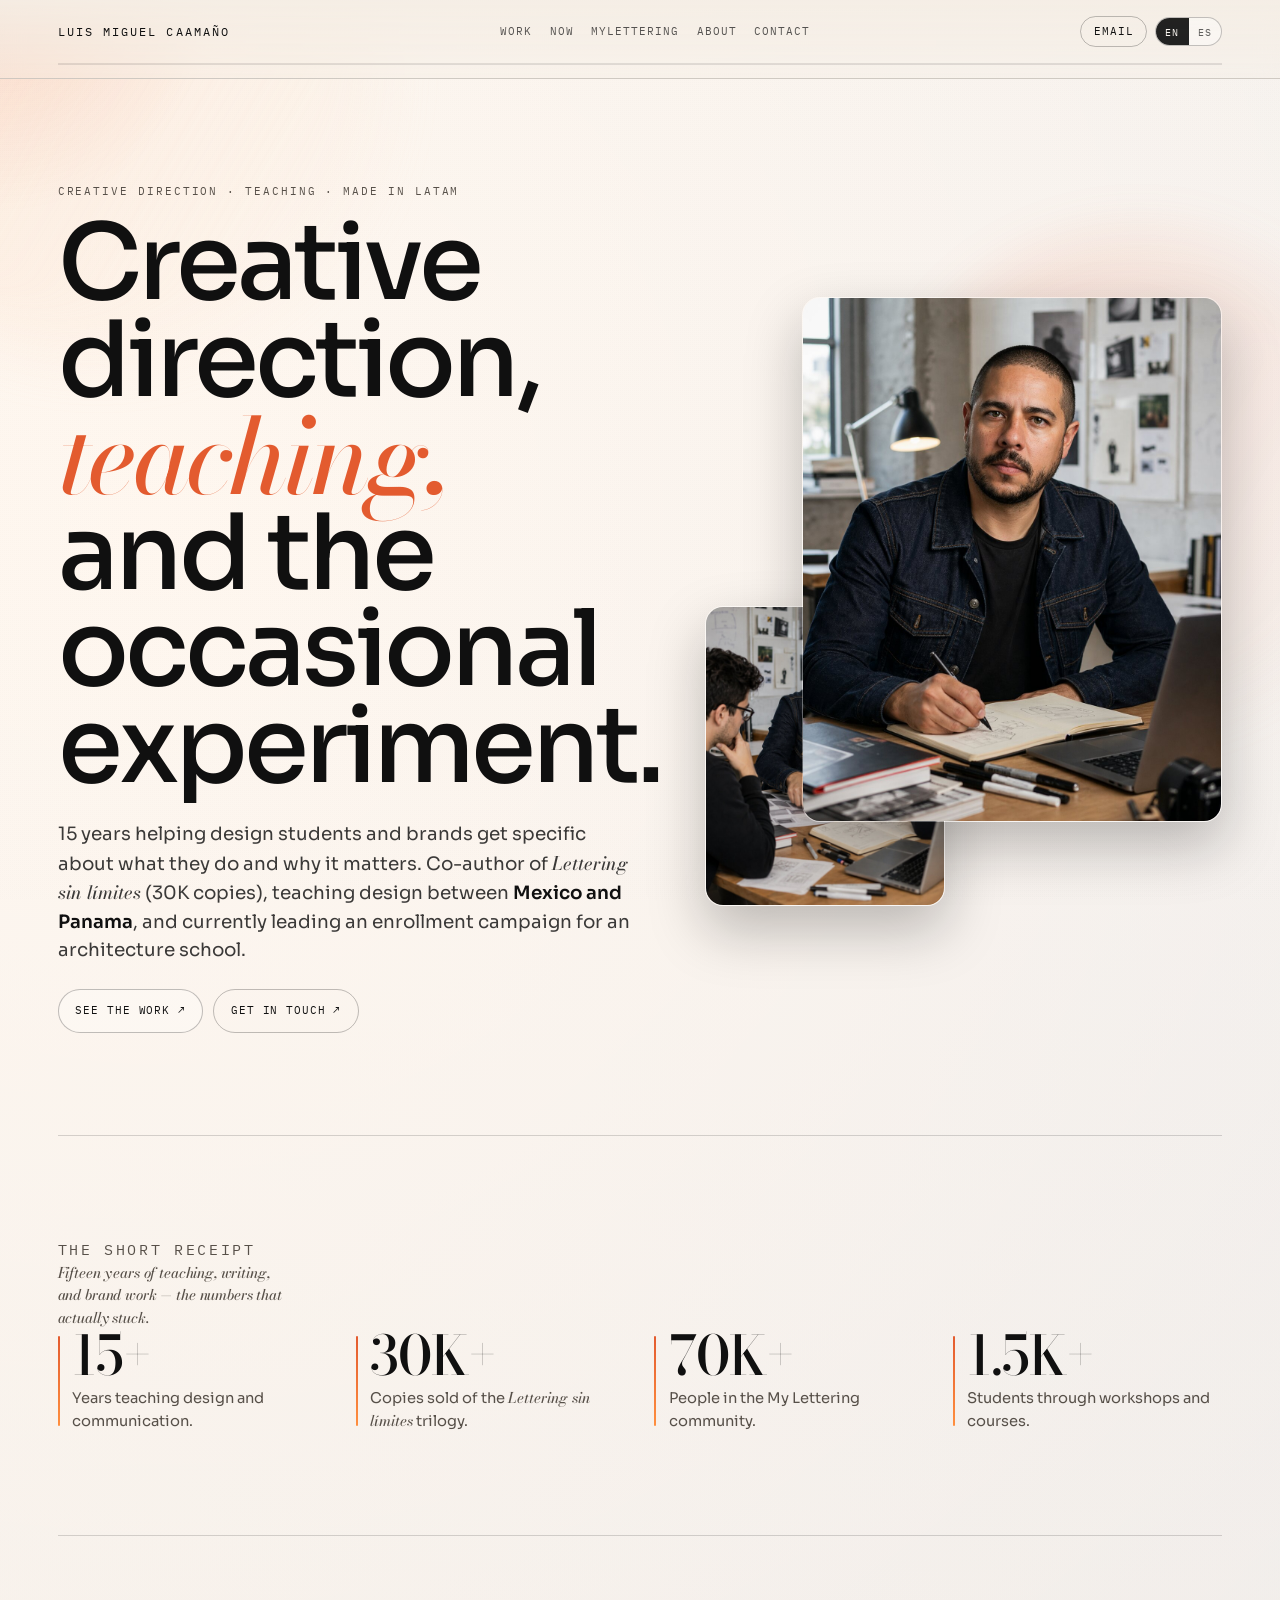
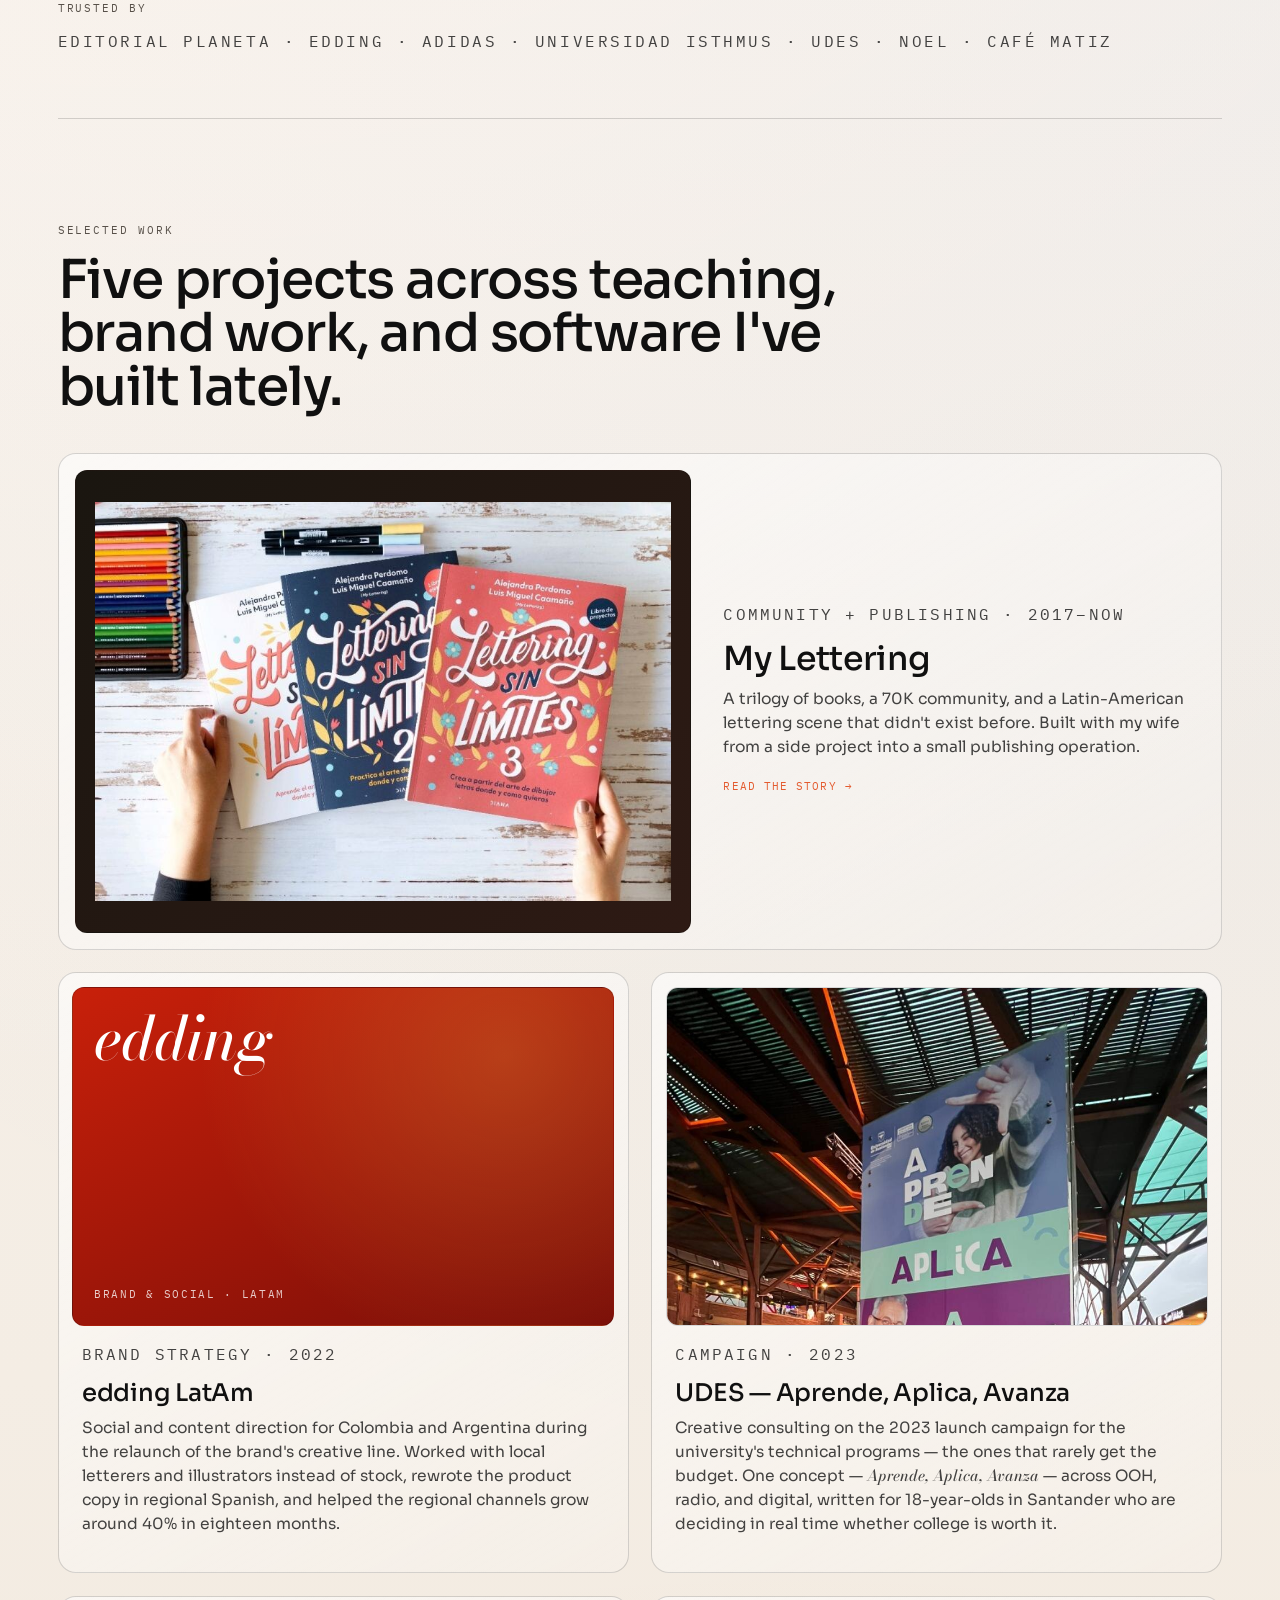
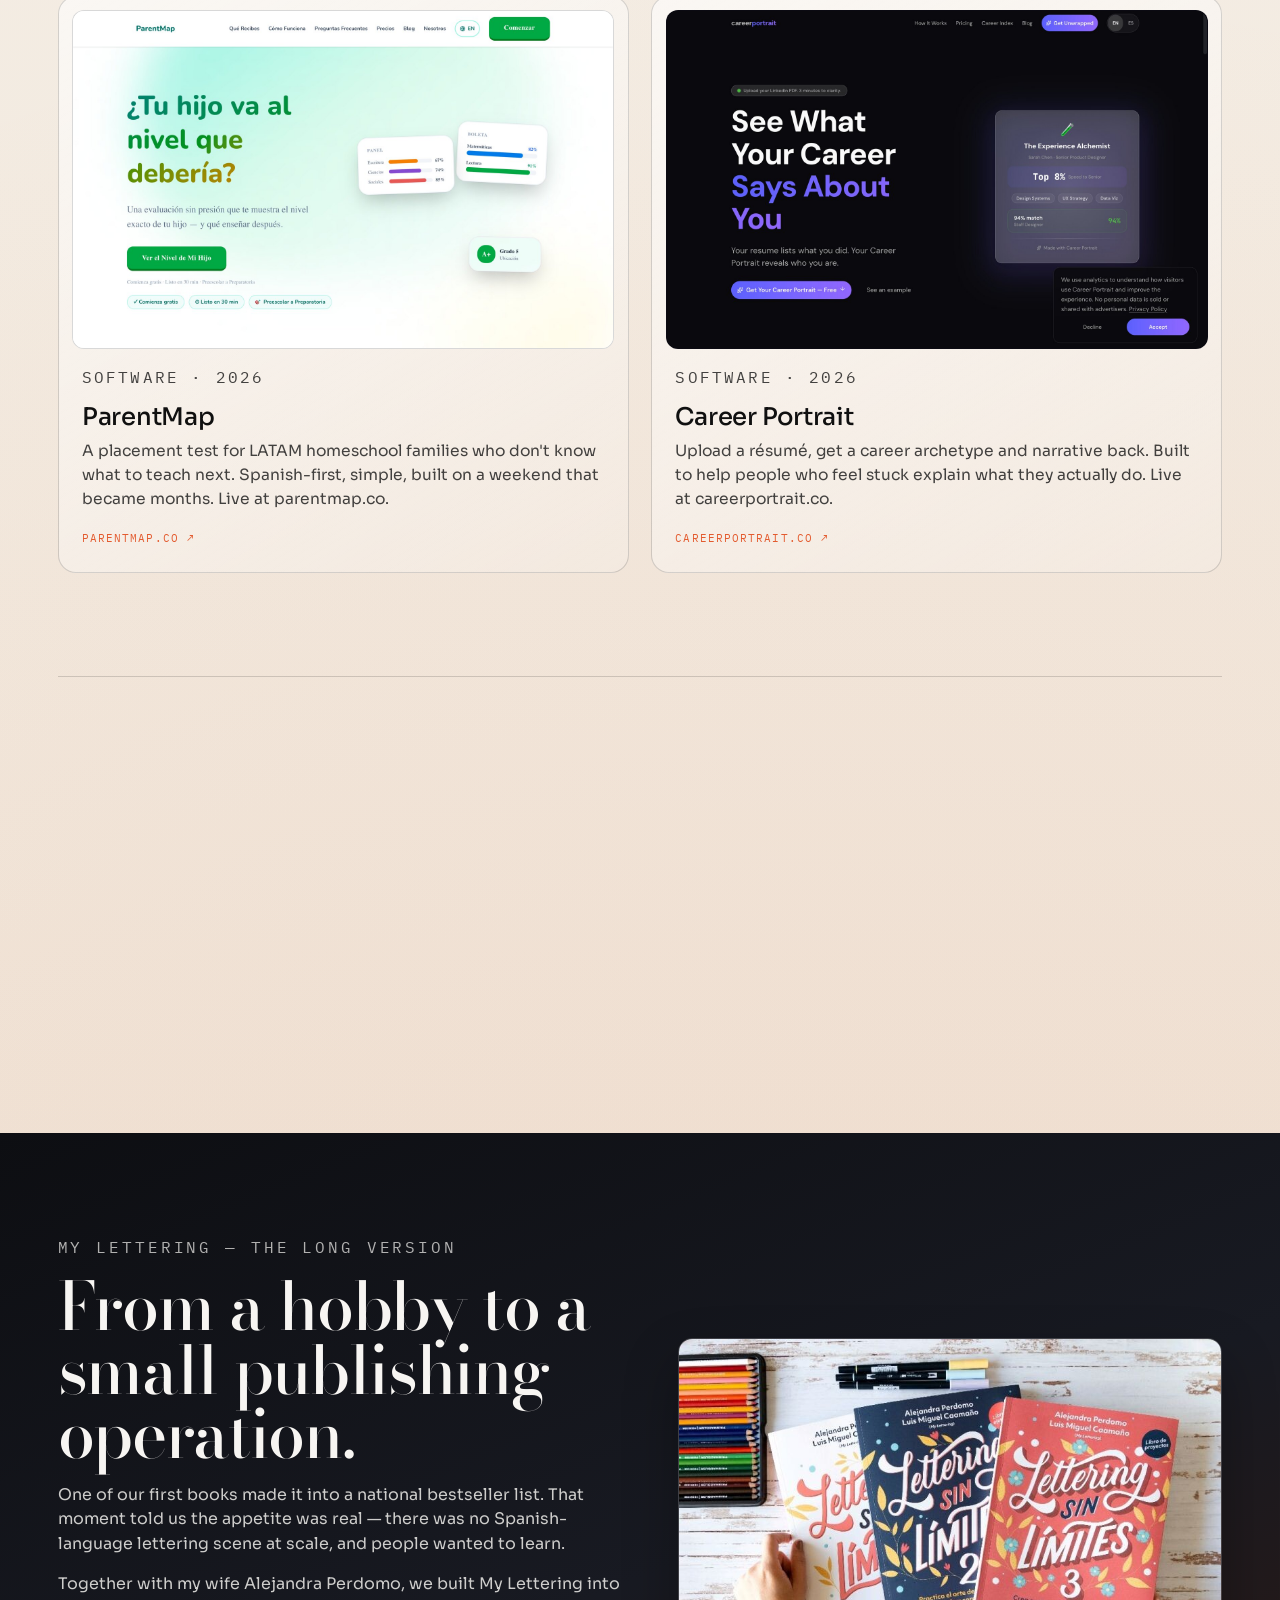
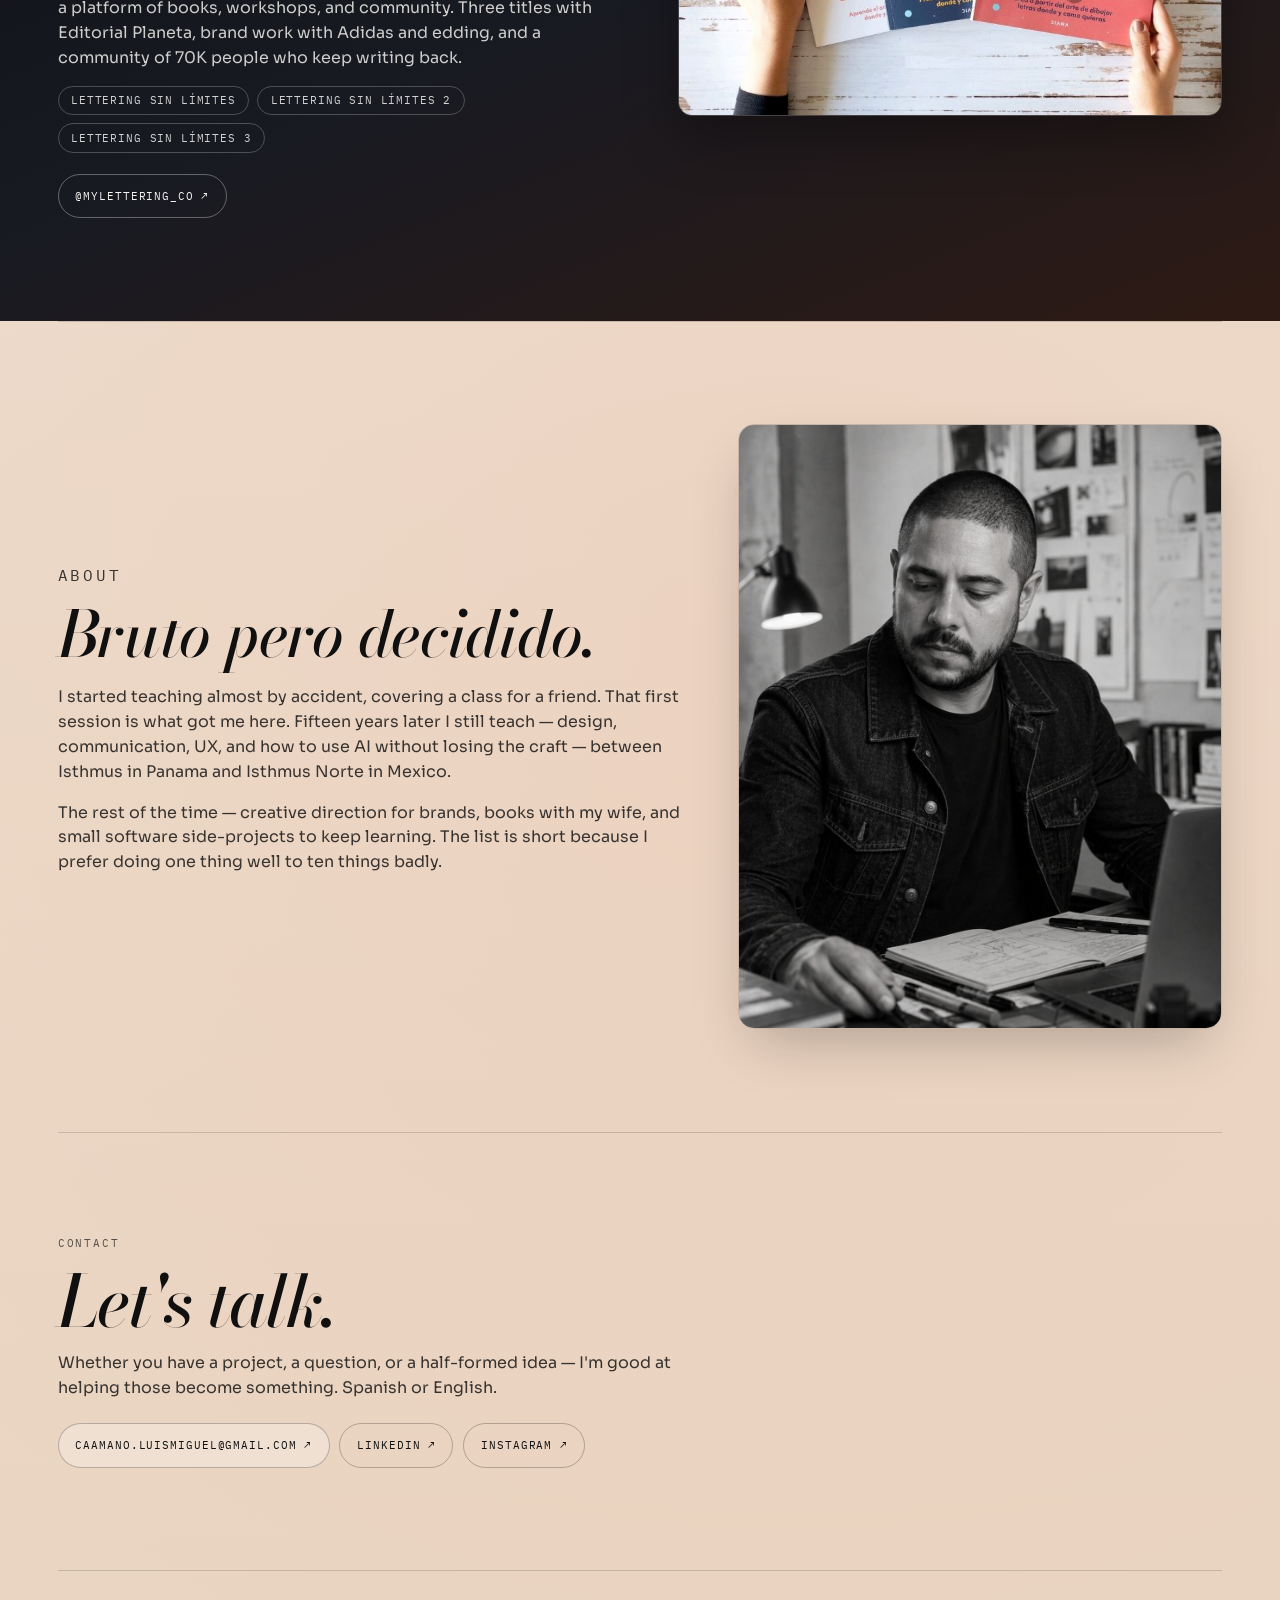
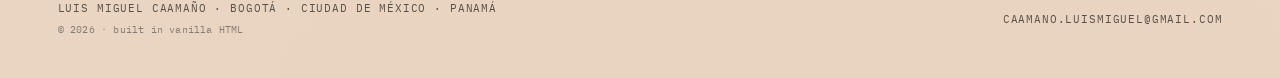
==== commit 9cbd2a35: "Bust cache on styles.css and script.js GH Pages serves with max-age=600 — stale JS was overwriting n" ====
--- a/index.html
+++ b/index.html
@@ -53,8 +53,8 @@
       href="https://fonts.googleapis.com/css2?family=Bodoni+Moda:opsz,wght@6..96,500;6..96,700&family=IBM+Plex+Mono:wght@400;500&family=Sora:wght@300;400;500;600;700&display=swap"
       rel="stylesheet"
     />
-    <link rel="stylesheet" href="styles.css" />
-    <script src="script.js" defer></script>
+    <link rel="stylesheet" href="styles.css?v=2" />
+    <script src="script.js?v=2" defer></script>
   </head>
   <body>
     <a class="skip-link" href="#top">Skip to content</a>
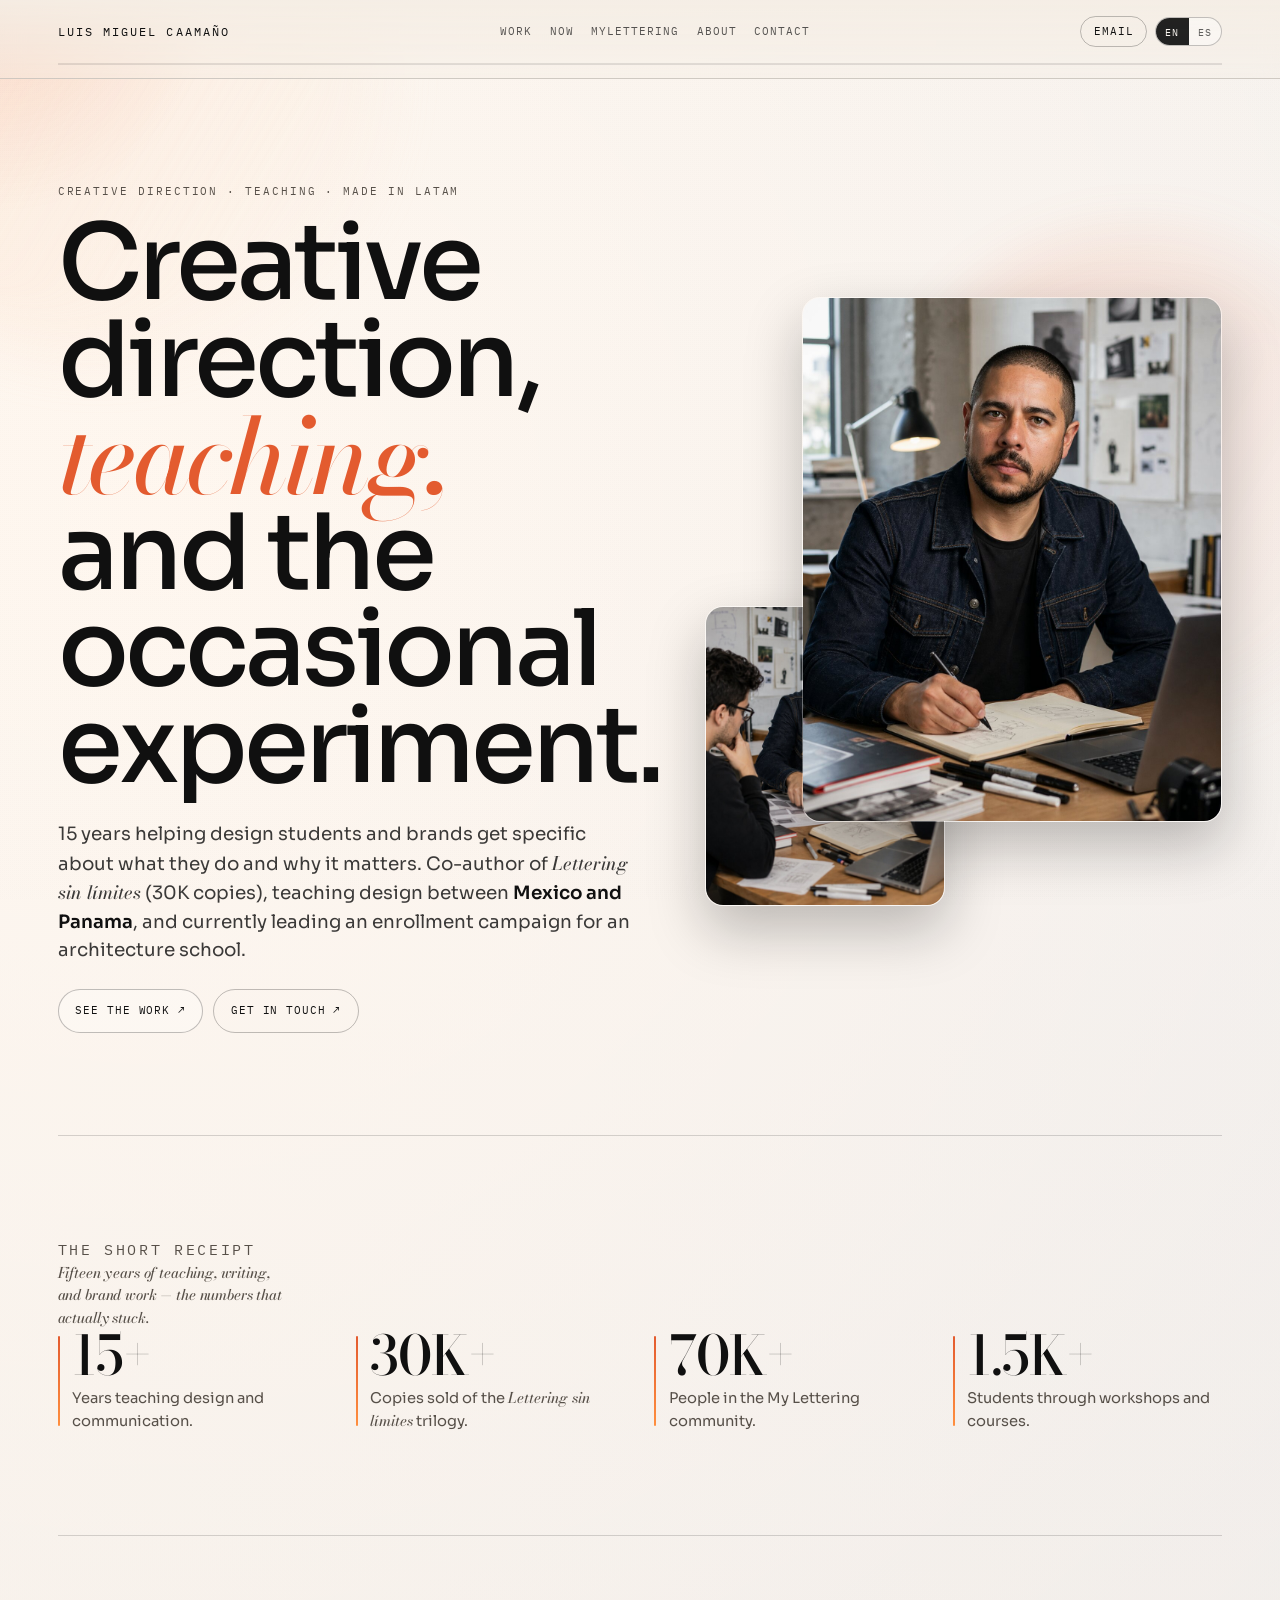
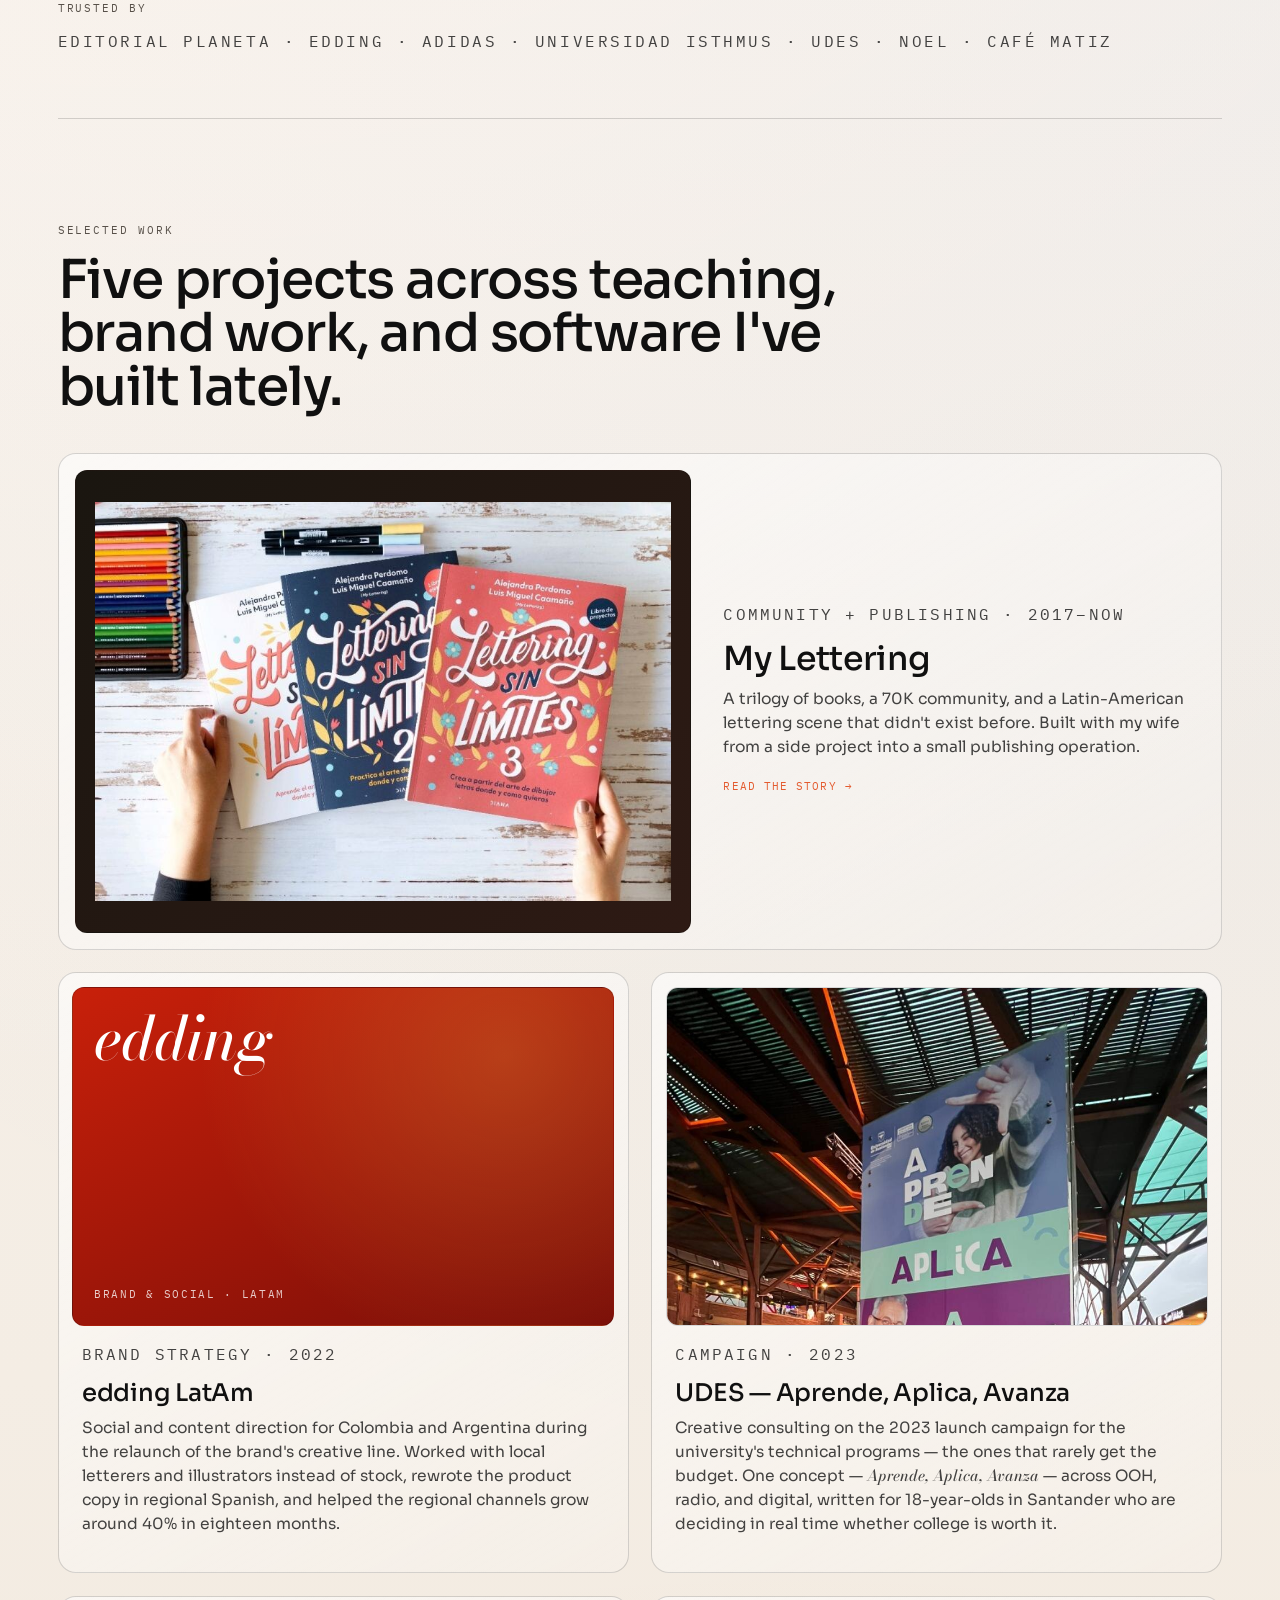
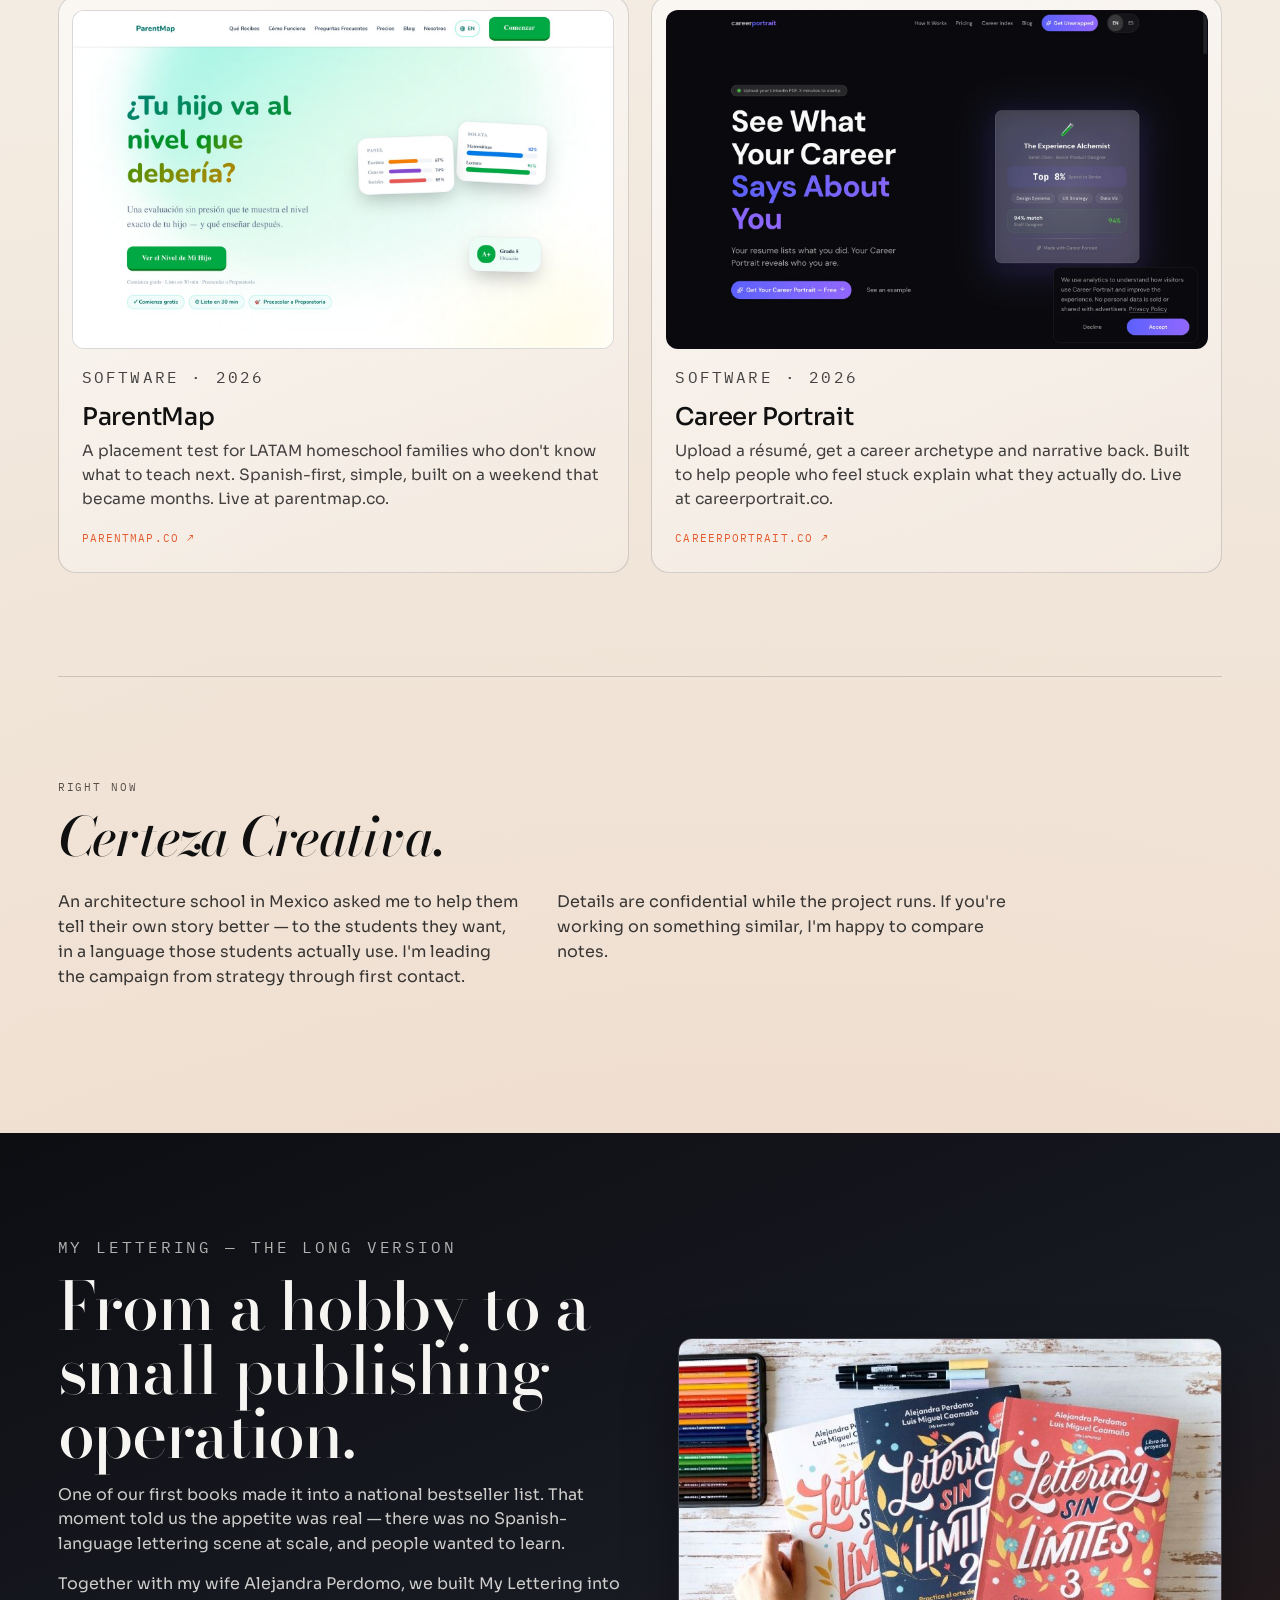
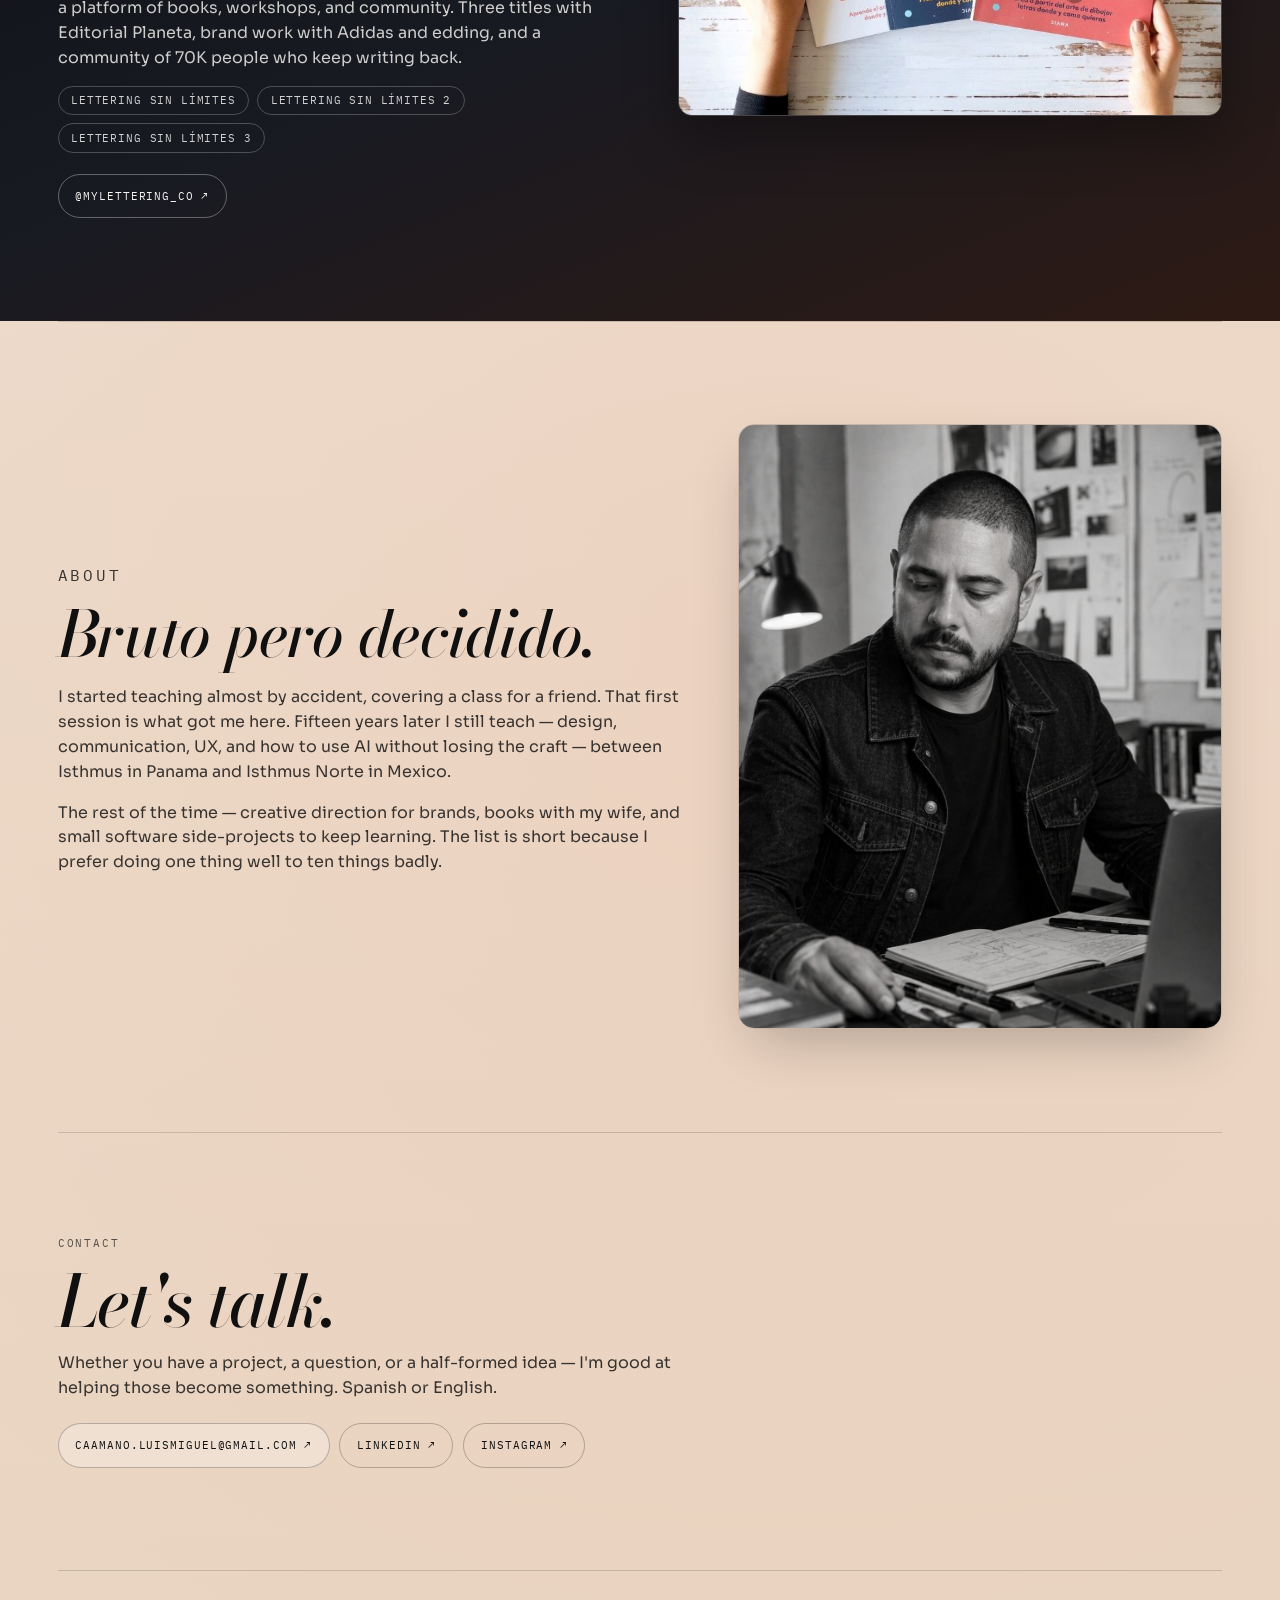
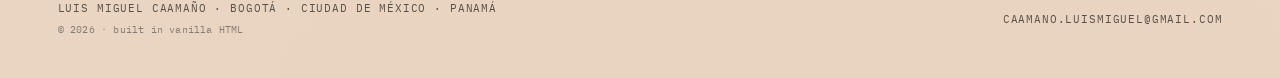
==== commit c34fde62: "Fix responsive layout — UX/UI panel rankings P0–P2 P0 Hero visual: add height/width on mobile so abs" ====
--- a/index.html
+++ b/index.html
@@ -53,11 +53,11 @@
       href="https://fonts.googleapis.com/css2?family=Bodoni+Moda:opsz,wght@6..96,500;6..96,700&family=IBM+Plex+Mono:wght@400;500&family=Sora:wght@300;400;500;600;700&display=swap"
       rel="stylesheet"
     />
-    <link rel="stylesheet" href="styles.css?v=2" />
-    <script src="script.js?v=2" defer></script>
+    <link rel="stylesheet" href="styles.css?v=3" />
+    <script src="script.js?v=3" defer></script>
   </head>
   <body>
-    <a class="skip-link" href="#top">Skip to content</a>
+    <a class="skip-link" href="#main-content">Skip to content</a>
     <div class="noise" aria-hidden="true"></div>
     <div class="cursor-glow" aria-hidden="true"></div>
     <div
@@ -75,7 +75,16 @@
 
     <header class="topbar">
       <a class="logo" href="#top">LUIS MIGUEL CAAMAÑO</a>
-      <nav class="menu" aria-label="Primary">
+      <button
+        class="menu-toggle"
+        type="button"
+        aria-label="Open navigation"
+        aria-expanded="false"
+        aria-controls="primary-nav"
+      >
+        <span></span><span></span><span></span>
+      </button>
+      <nav class="menu" id="primary-nav" aria-label="Primary">
         <a href="#work" data-i18n="nav.work">Work</a>
         <a href="#now" data-i18n="nav.now">Now</a>
         <a href="#mylettering" data-i18n="nav.mylettering">MyLettering</a>
@@ -101,7 +110,7 @@
     </header>
 
     <main id="top">
-      <section class="section hero">
+      <section class="section hero" id="main-content">
         <div class="hero-copy-wrap reveal">
           <p class="eyebrow" data-i18n="hero.eyebrow">
             Creative direction · Teaching · Made in LATAM
--- a/styles.css
+++ b/styles.css
@@ -137,7 +137,7 @@
 .topbar {
   position: fixed;
   inset: 0 0 auto 0;
-  z-index: 40;
+  z-index: 50;
   display: grid;
   grid-template-columns: auto 1fr auto;
   align-items: center;
@@ -198,6 +198,41 @@
 
 .top-cta:hover {
   background: rgba(16, 16, 16, 0.06);
+}
+
+.menu-toggle {
+  display: none;
+  flex-direction: column;
+  justify-content: center;
+  gap: 5px;
+  width: 40px;
+  height: 40px;
+  background: none;
+  border: none;
+  cursor: pointer;
+  padding: 4px;
+  margin-right: 0.2rem;
+}
+
+.menu-toggle span {
+  display: block;
+  width: 22px;
+  height: 2px;
+  background: var(--ink);
+  border-radius: 2px;
+  transition:
+    transform 240ms ease,
+    opacity 180ms ease;
+}
+
+.menu-toggle[aria-expanded="true"] span:nth-child(1) {
+  transform: translateY(7px) rotate(45deg);
+}
+.menu-toggle[aria-expanded="true"] span:nth-child(2) {
+  opacity: 0;
+}
+.menu-toggle[aria-expanded="true"] span:nth-child(3) {
+  transform: translateY(-7px) rotate(-45deg);
 }
 
 .lang-switch {
@@ -512,10 +547,12 @@
     box-shadow 320ms ease;
 }
 
-.project-card:hover {
-  transform: translateY(-4px);
-  border-color: var(--line-strong);
-  box-shadow: 0 28px 56px -28px rgba(16, 16, 16, 0.32);
+@media (hover: hover) {
+  .project-card:hover {
+    transform: translateY(-4px);
+    border-color: var(--line-strong);
+    box-shadow: 0 28px 56px -28px rgba(16, 16, 16, 0.32);
+  }
 }
 
 .project-card--feature {
@@ -554,8 +591,10 @@
   transition: transform 540ms cubic-bezier(0.2, 0.7, 0.2, 1);
 }
 
-.project-visual:hover img {
-  transform: scale(1.03);
+@media (hover: hover) {
+  .project-visual:hover img {
+    transform: scale(1.03);
+  }
 }
 
 .project-visual--books {
@@ -947,6 +986,11 @@
     gap: 1rem;
   }
 
+  .project-card--feature .project-visual {
+    aspect-ratio: 16 / 10;
+    height: auto;
+  }
+
   .mylettering-deep {
     grid-template-columns: 1fr;
   }
@@ -966,29 +1010,47 @@
 }
 
 @media (max-width: 860px) {
+  main {
+    padding-top: 3.8rem;
+  }
+
   .topbar {
     grid-template-columns: 1fr auto;
-    row-gap: 0.72rem;
+    row-gap: 0;
+  }
+
+  .menu-toggle {
+    display: flex;
   }
 
   .menu {
-    grid-column: 1 / -1;
-    justify-content: space-between;
-    gap: 0.55rem;
-    overflow-x: auto;
-    padding-bottom: 0.1rem;
-    -webkit-overflow-scrolling: touch;
-    scrollbar-width: none;
-  }
-
-  .menu::-webkit-scrollbar {
     display: none;
+    position: fixed;
+    inset: 0;
+    z-index: 45;
+    flex-direction: column;
+    align-items: center;
+    justify-content: center;
+    gap: 1.8rem;
+    padding: 6rem 2rem 4rem;
+    background: #f4ede4;
+    background-image:
+      radial-gradient(circle at 18% 12%, rgba(227, 91, 47, 0.1) 0%, transparent 50%),
+      radial-gradient(circle at 82% 88%, rgba(255, 143, 63, 0.08) 0%, transparent 50%);
+  }
+
+  .menu.is-open {
+    display: flex;
   }
 
   .menu a {
-    font-size: 0.62rem;
-    letter-spacing: 0.06em;
-    white-space: nowrap;
+    font-family: var(--serif);
+    font-style: italic;
+    font-weight: 500;
+    font-size: clamp(1.6rem, 5vw, 2.2rem);
+    letter-spacing: -0.01em;
+    text-transform: none;
+    color: var(--ink);
   }
 
   .scroll-indicator {
@@ -1001,6 +1063,8 @@
 
   .hero-visual {
     min-height: 52vh;
+    height: 52vh;
+    width: 100%;
   }
 
   .footer {
@@ -1009,13 +1073,33 @@
   }
 }
 
+@media (max-width: 700px) {
+  .numbers-grid {
+    grid-template-columns: 1fr;
+  }
+
+  .numbers h2 {
+    font-size: clamp(2.4rem, 8vw, 3rem);
+  }
+}
+
 @media (max-width: 620px) {
   .section {
     width: min(93vw, var(--max-width));
   }
 
-  .numbers-grid {
-    grid-template-columns: 1fr;
+  .logo {
+    font-size: 0.62rem;
+    letter-spacing: 0.12em;
+  }
+
+  .top-cta {
+    display: none;
+  }
+
+  .hero-visual {
+    min-height: 44vh;
+    height: 44vh;
   }
 
   .portrait-main {
@@ -1024,15 +1108,20 @@
 
   .portrait-secondary {
     width: min(38vw, 180px);
+  }
+
+  .project-card {
+    padding: 0.75rem 0.75rem 1.6rem;
+    gap: 0.85rem;
+  }
+
+  .project-meta {
+    padding: 0 0.4rem;
   }
 
   .mylettering-deep {
     padding-left: 4vw;
     padding-right: 4vw;
-  }
-
-  .project-card--feature .project-visual {
-    aspect-ratio: 16 / 10;
   }
 }
 
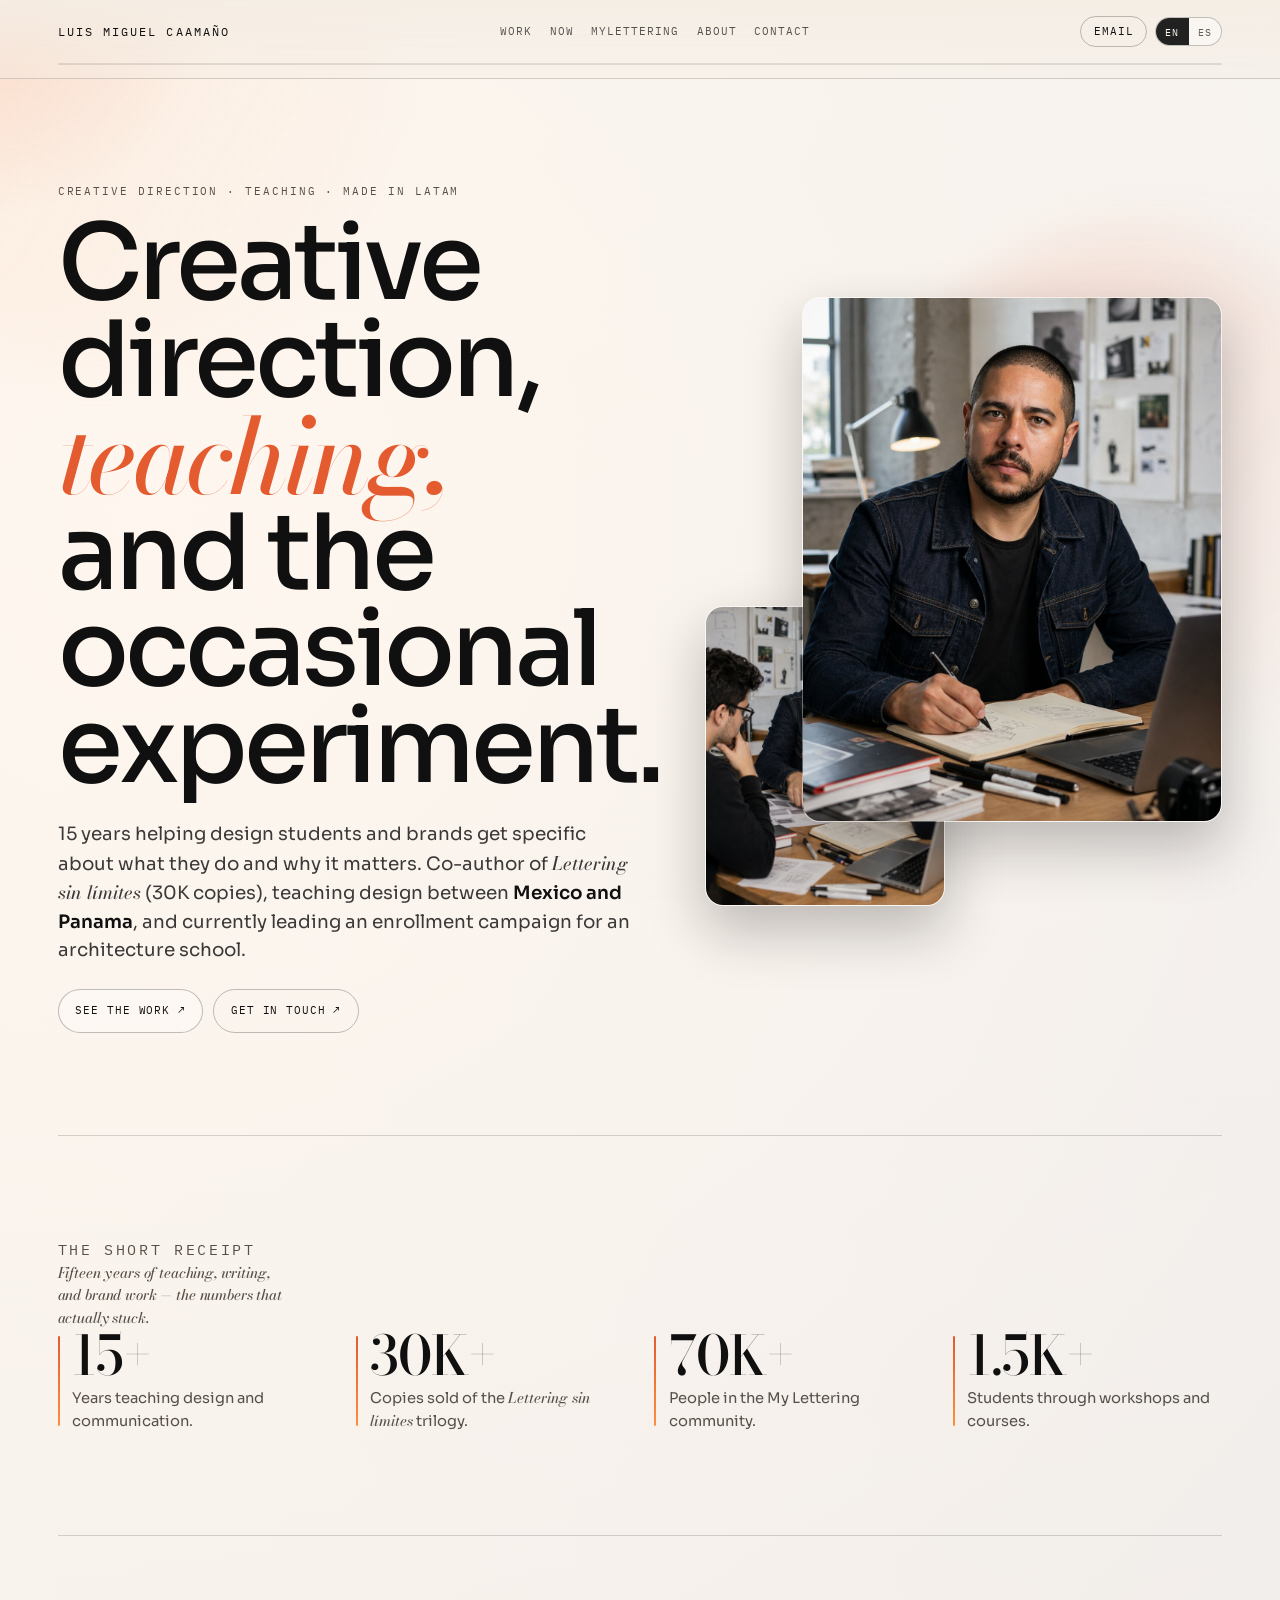
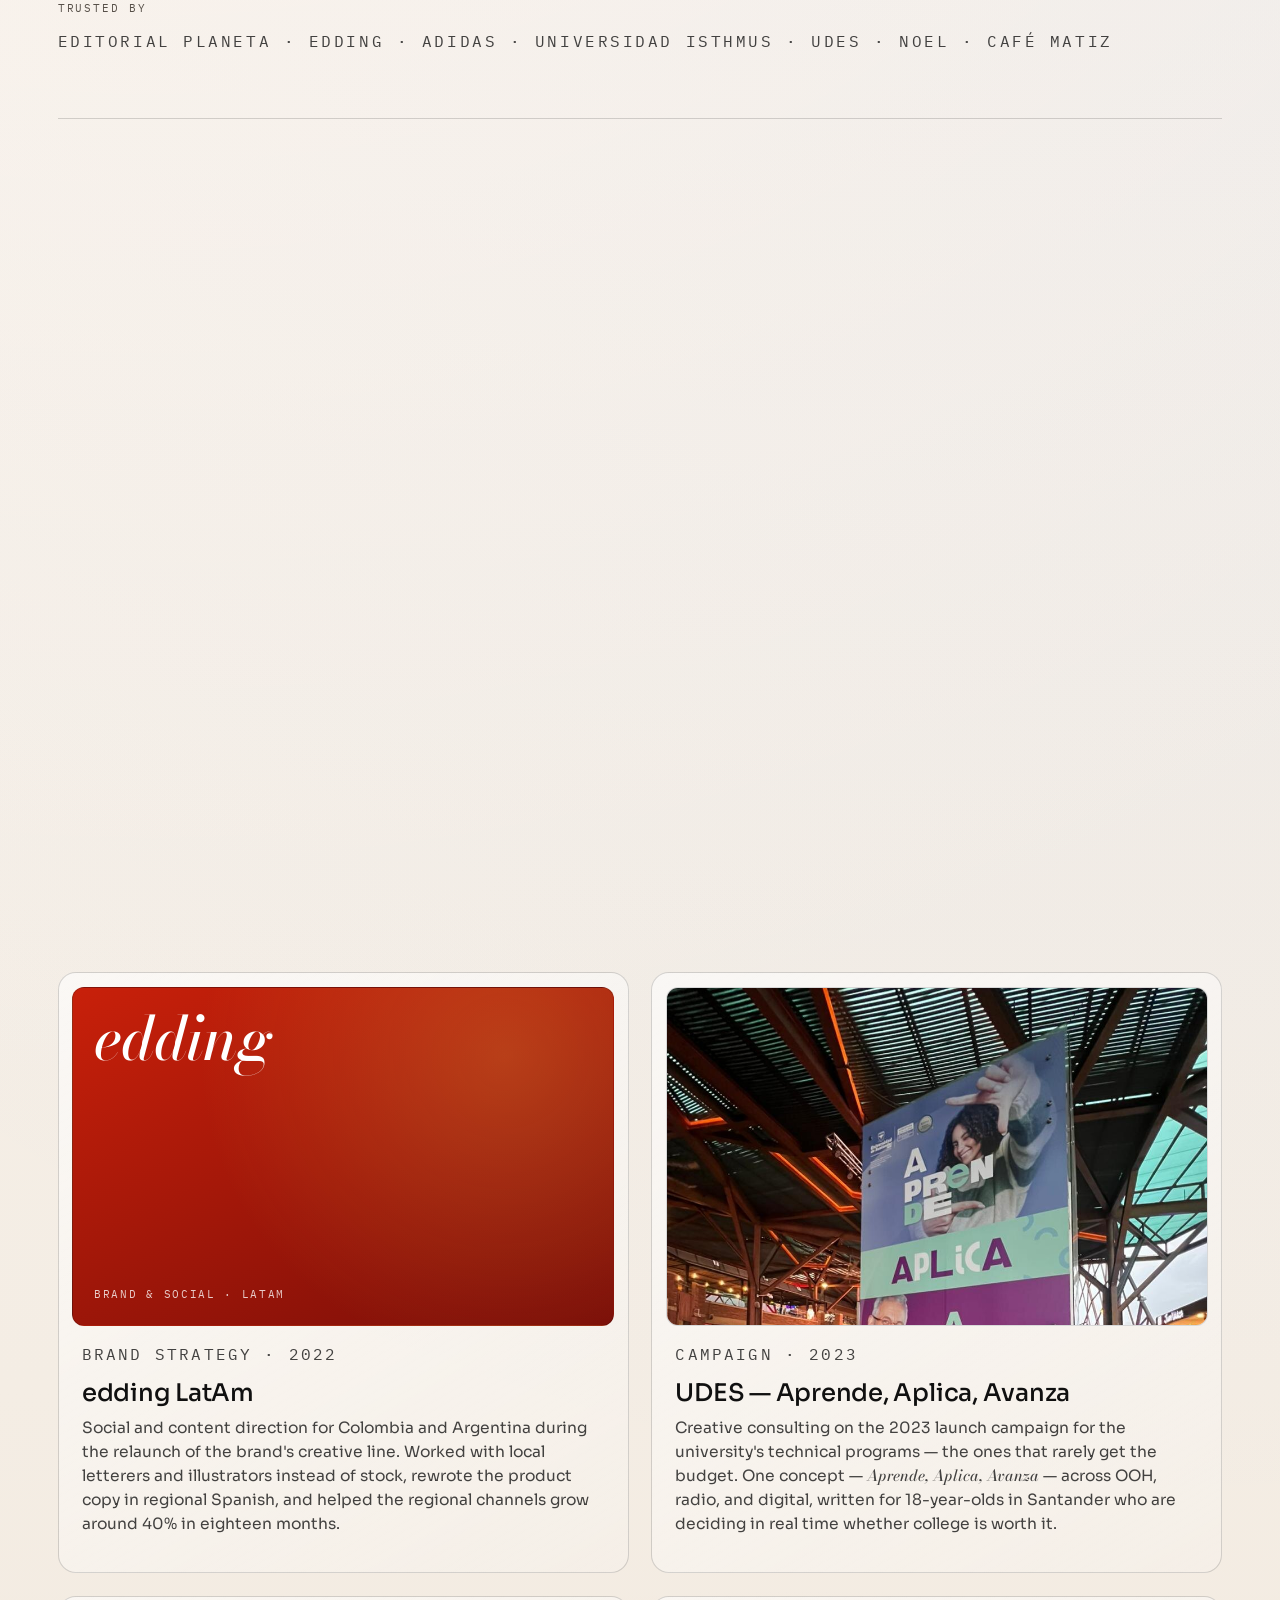
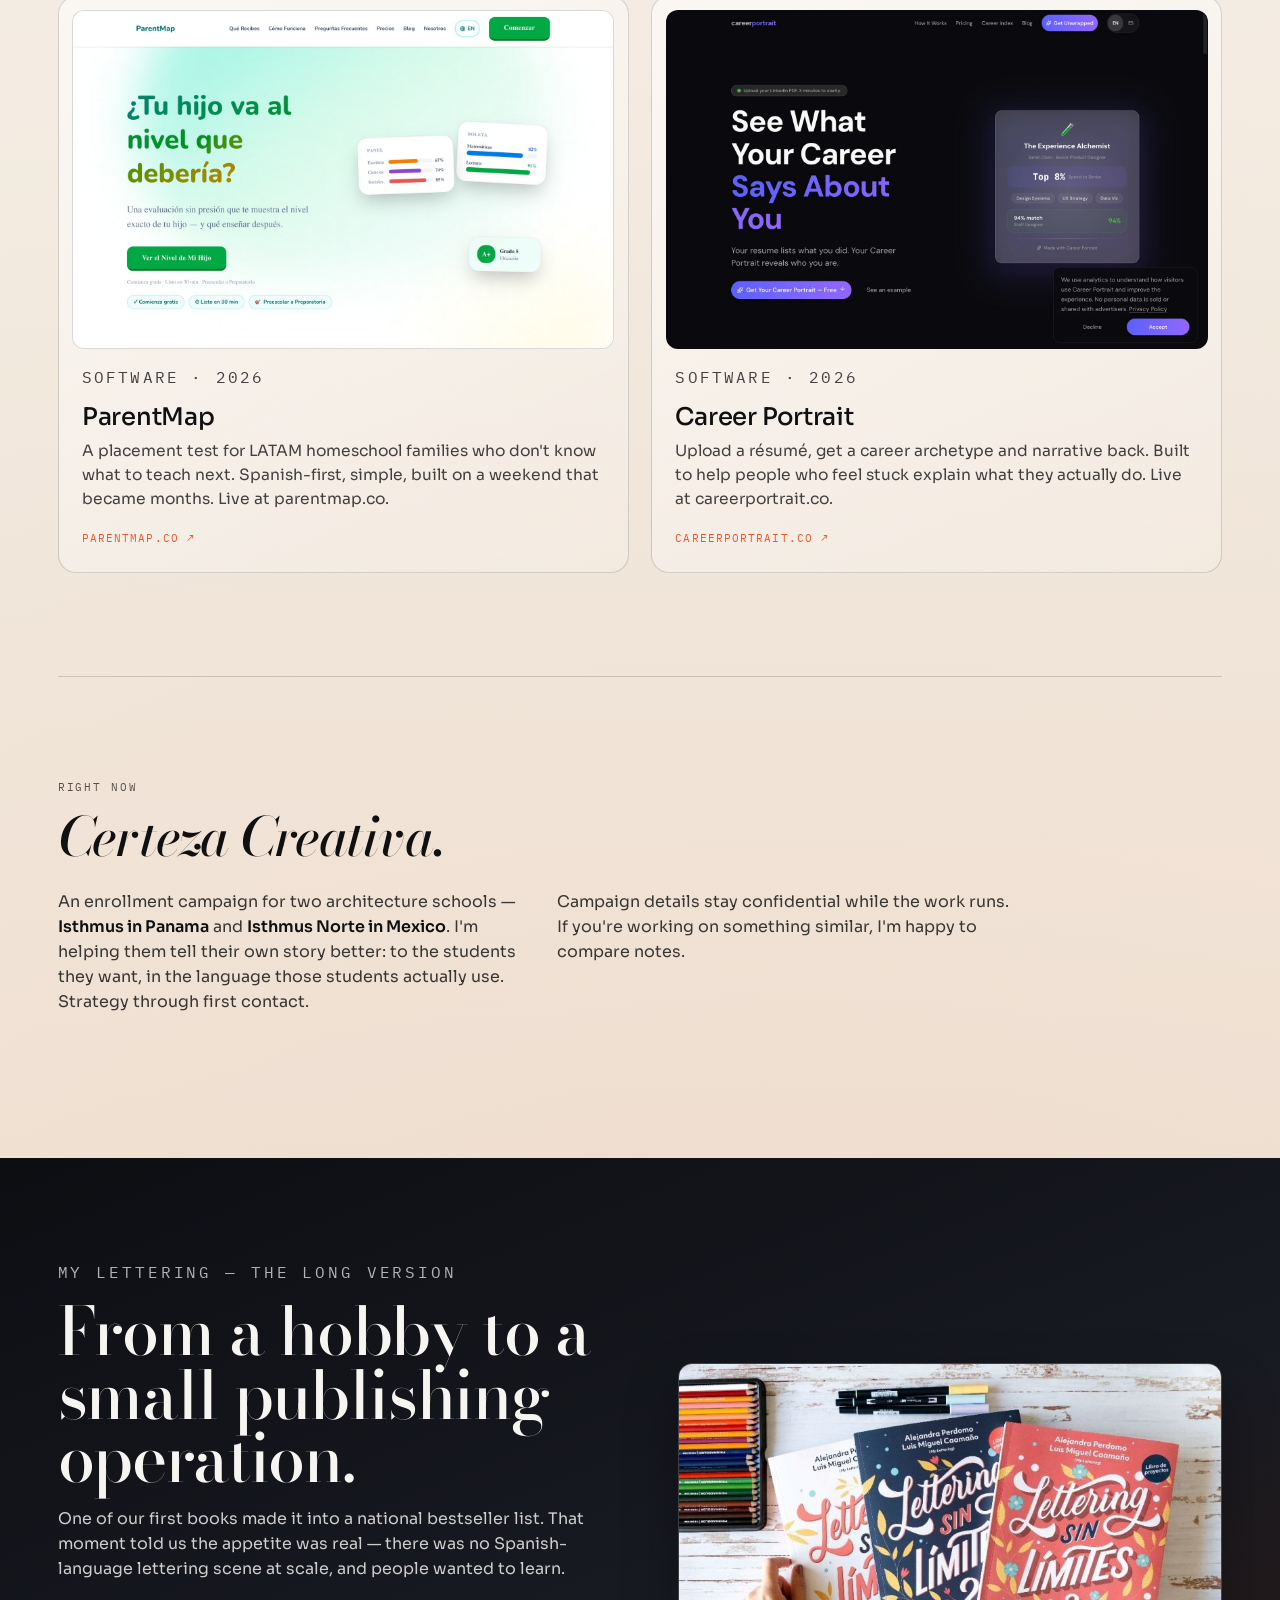
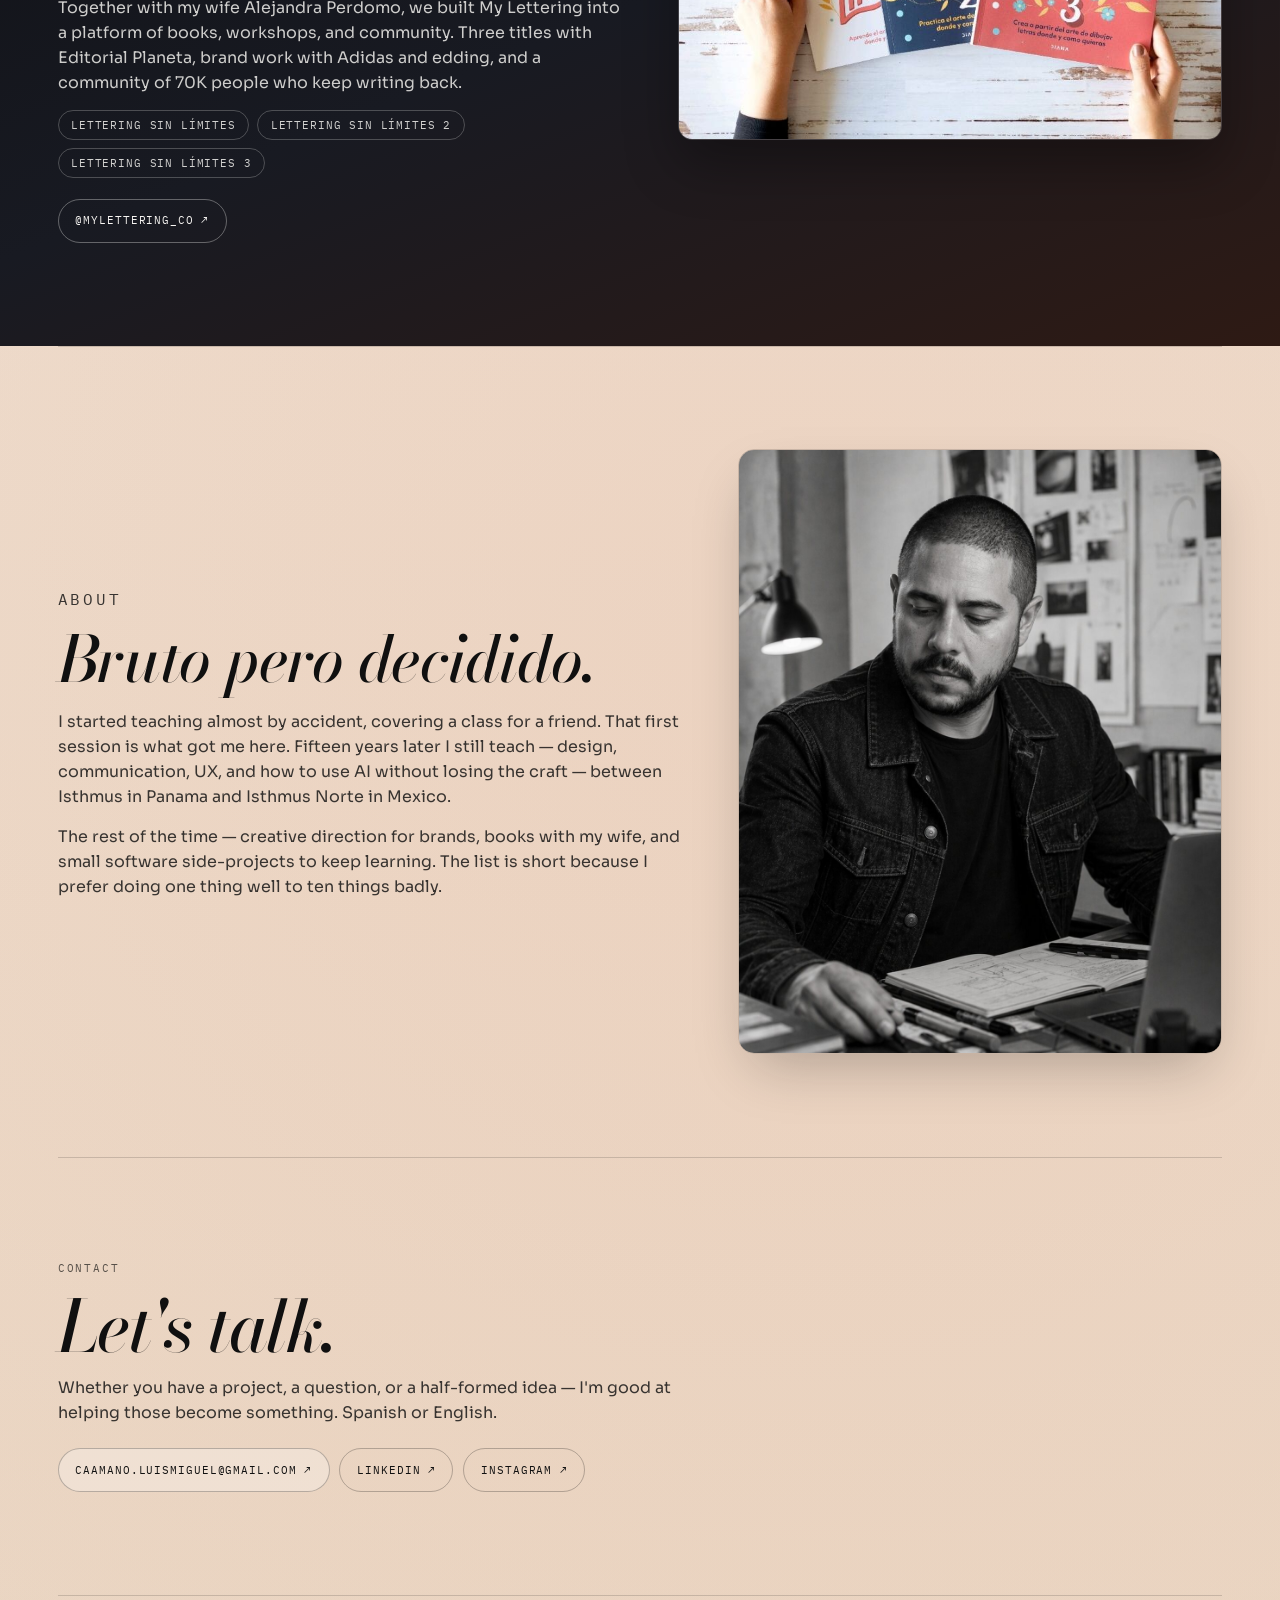
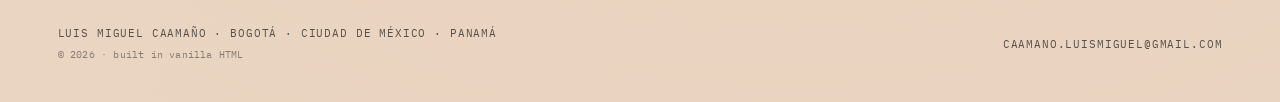
==== commit 2e43e05b: "Certeza Creativa: name both schools (Isthmus + Isthmus Norte) The enrollment campaign is for both ar" ====
--- a/index.html
+++ b/index.html
@@ -53,8 +53,8 @@
       href="https://fonts.googleapis.com/css2?family=Bodoni+Moda:opsz,wght@6..96,500;6..96,700&family=IBM+Plex+Mono:wght@400;500&family=Sora:wght@300;400;500;600;700&display=swap"
       rel="stylesheet"
     />
-    <link rel="stylesheet" href="styles.css?v=3" />
-    <script src="script.js?v=3" defer></script>
+    <link rel="stylesheet" href="styles.css?v=4" />
+    <script src="script.js?v=4" defer></script>
   </head>
   <body>
     <a class="skip-link" href="#main-content">Skip to content</a>
@@ -373,15 +373,16 @@
           <h2 data-i18n="now.title">Certeza Creativa.</h2>
         </div>
         <div class="now-body reveal">
-          <p data-i18n="now.p1">
-            An architecture school in Mexico asked me to help them tell their
-            own story better — to the students they want, in a language those
-            students actually use. I'm leading the campaign from strategy
-            through first contact.
+          <p data-i18n-html="now.p1">
+            An enrollment campaign for two architecture schools —
+            <strong>Isthmus in Panama</strong> and
+            <strong>Isthmus Norte in Mexico</strong>. I'm helping them tell
+            their own story better: to the students they want, in the language
+            those students actually use. Strategy through first contact.
           </p>
           <p data-i18n="now.p2">
-            Details are confidential while the project runs. If you're working
-            on something similar, I'm happy to compare notes.
+            Campaign details stay confidential while the work runs. If you're
+            working on something similar, I'm happy to compare notes.
           </p>
         </div>
       </section>
--- a/styles.css
+++ b/styles.css
@@ -1035,8 +1035,16 @@
     padding: 6rem 2rem 4rem;
     background: #f4ede4;
     background-image:
-      radial-gradient(circle at 18% 12%, rgba(227, 91, 47, 0.1) 0%, transparent 50%),
-      radial-gradient(circle at 82% 88%, rgba(255, 143, 63, 0.08) 0%, transparent 50%);
+      radial-gradient(
+        circle at 18% 12%,
+        rgba(227, 91, 47, 0.1) 0%,
+        transparent 50%
+      ),
+      radial-gradient(
+        circle at 82% 88%,
+        rgba(255, 143, 63, 0.08) 0%,
+        transparent 50%
+      );
   }
 
   .menu.is-open {
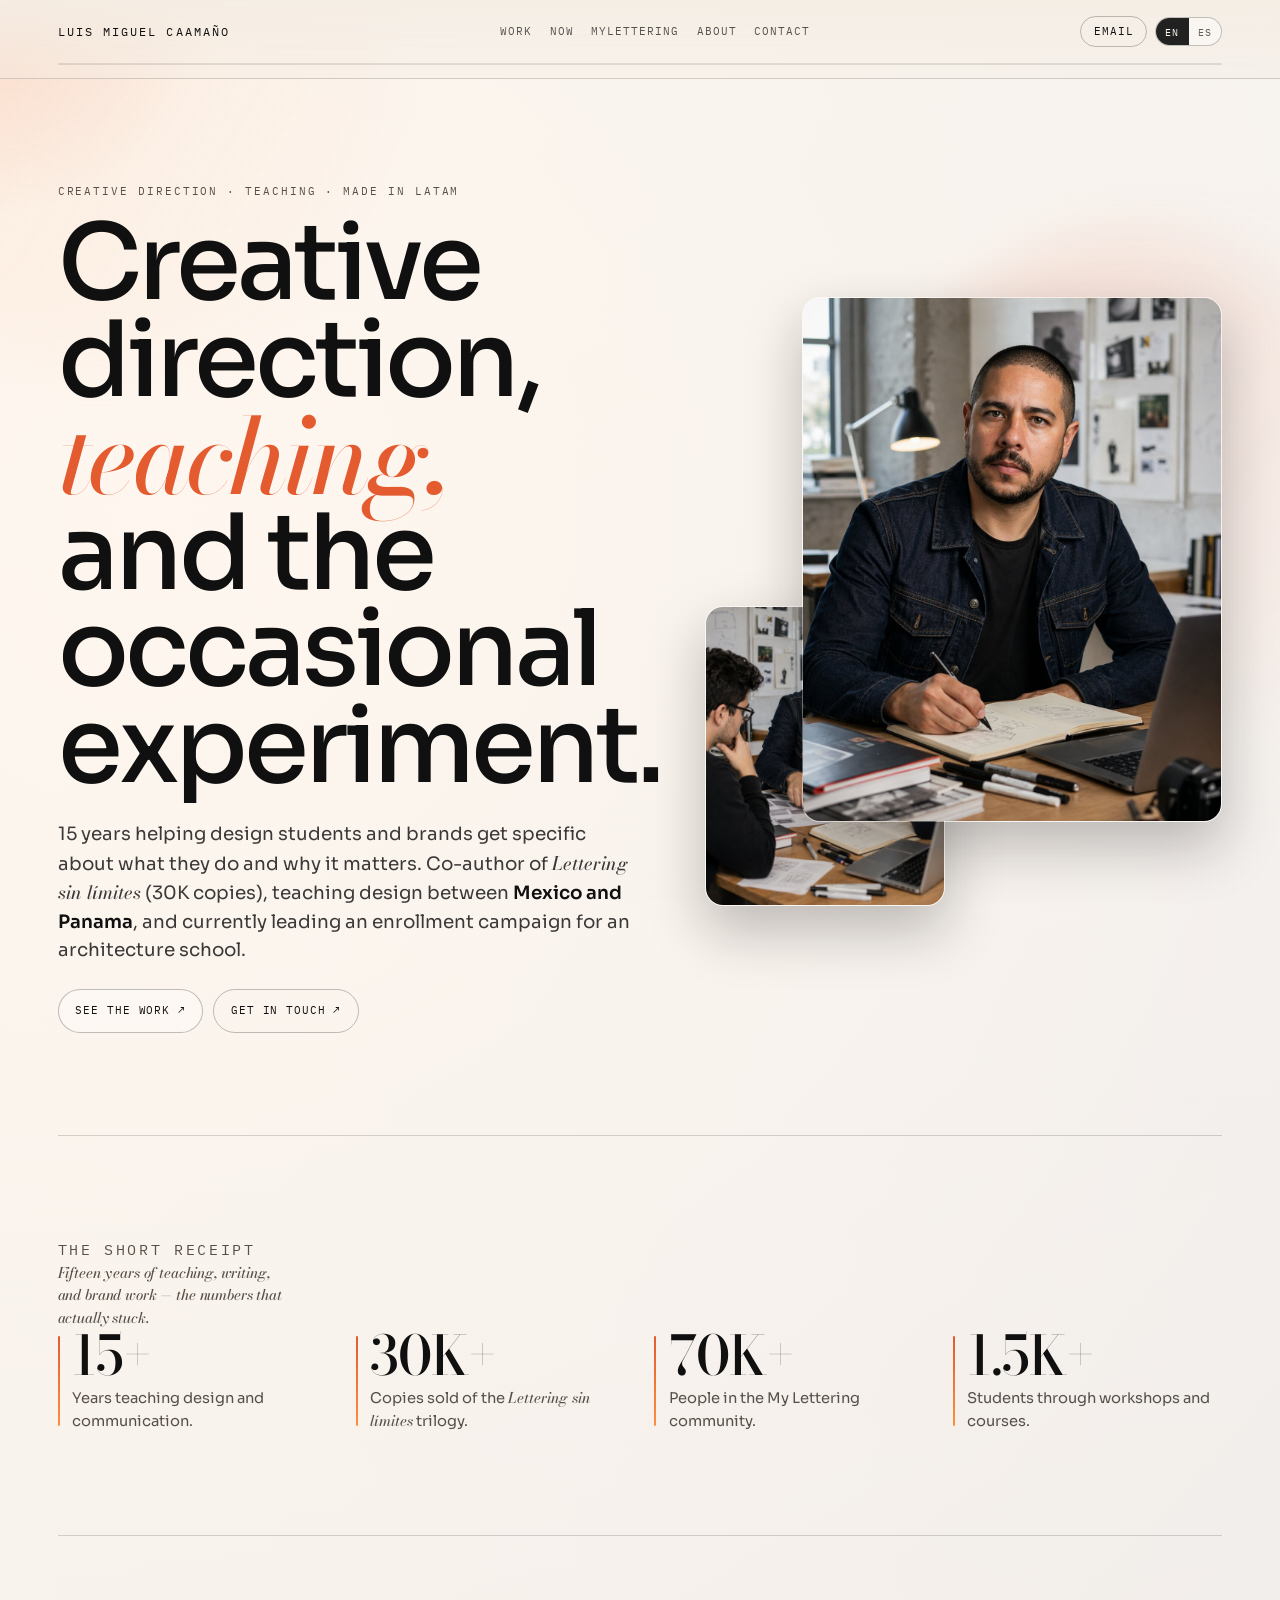
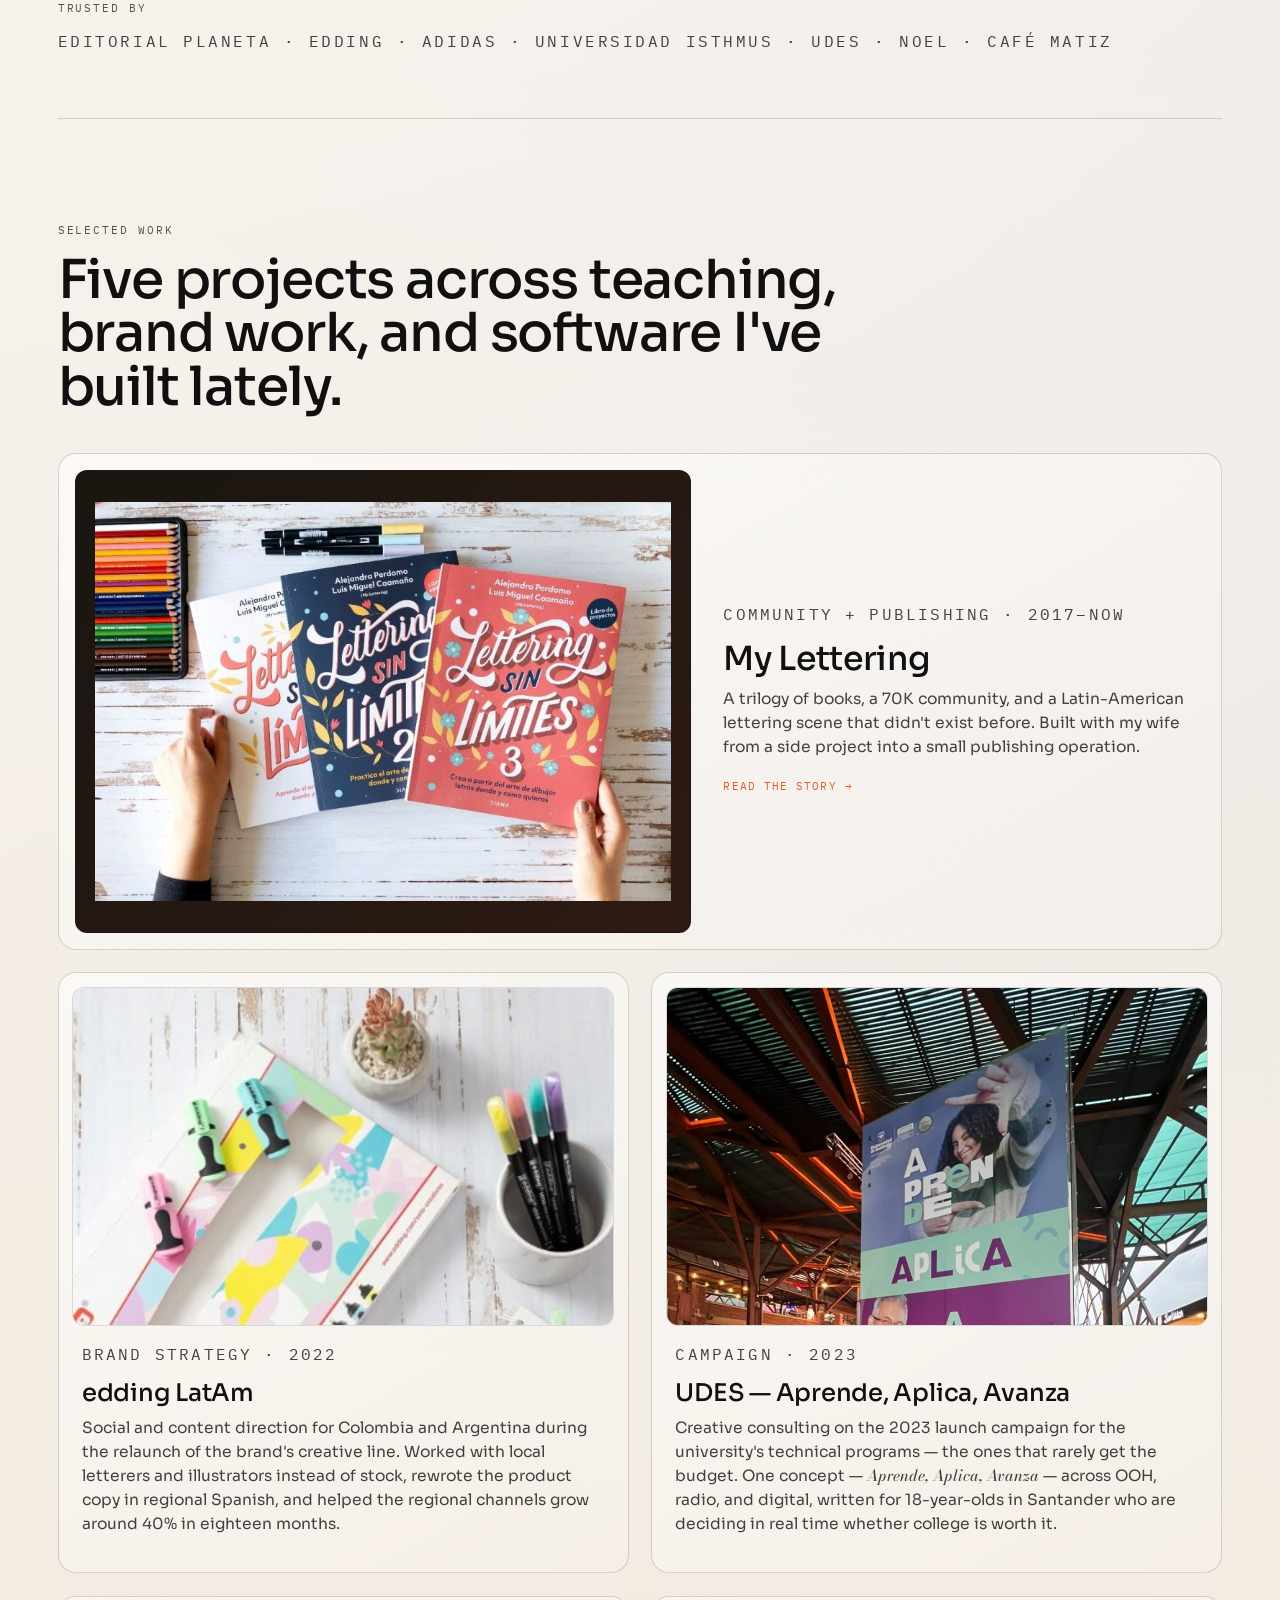
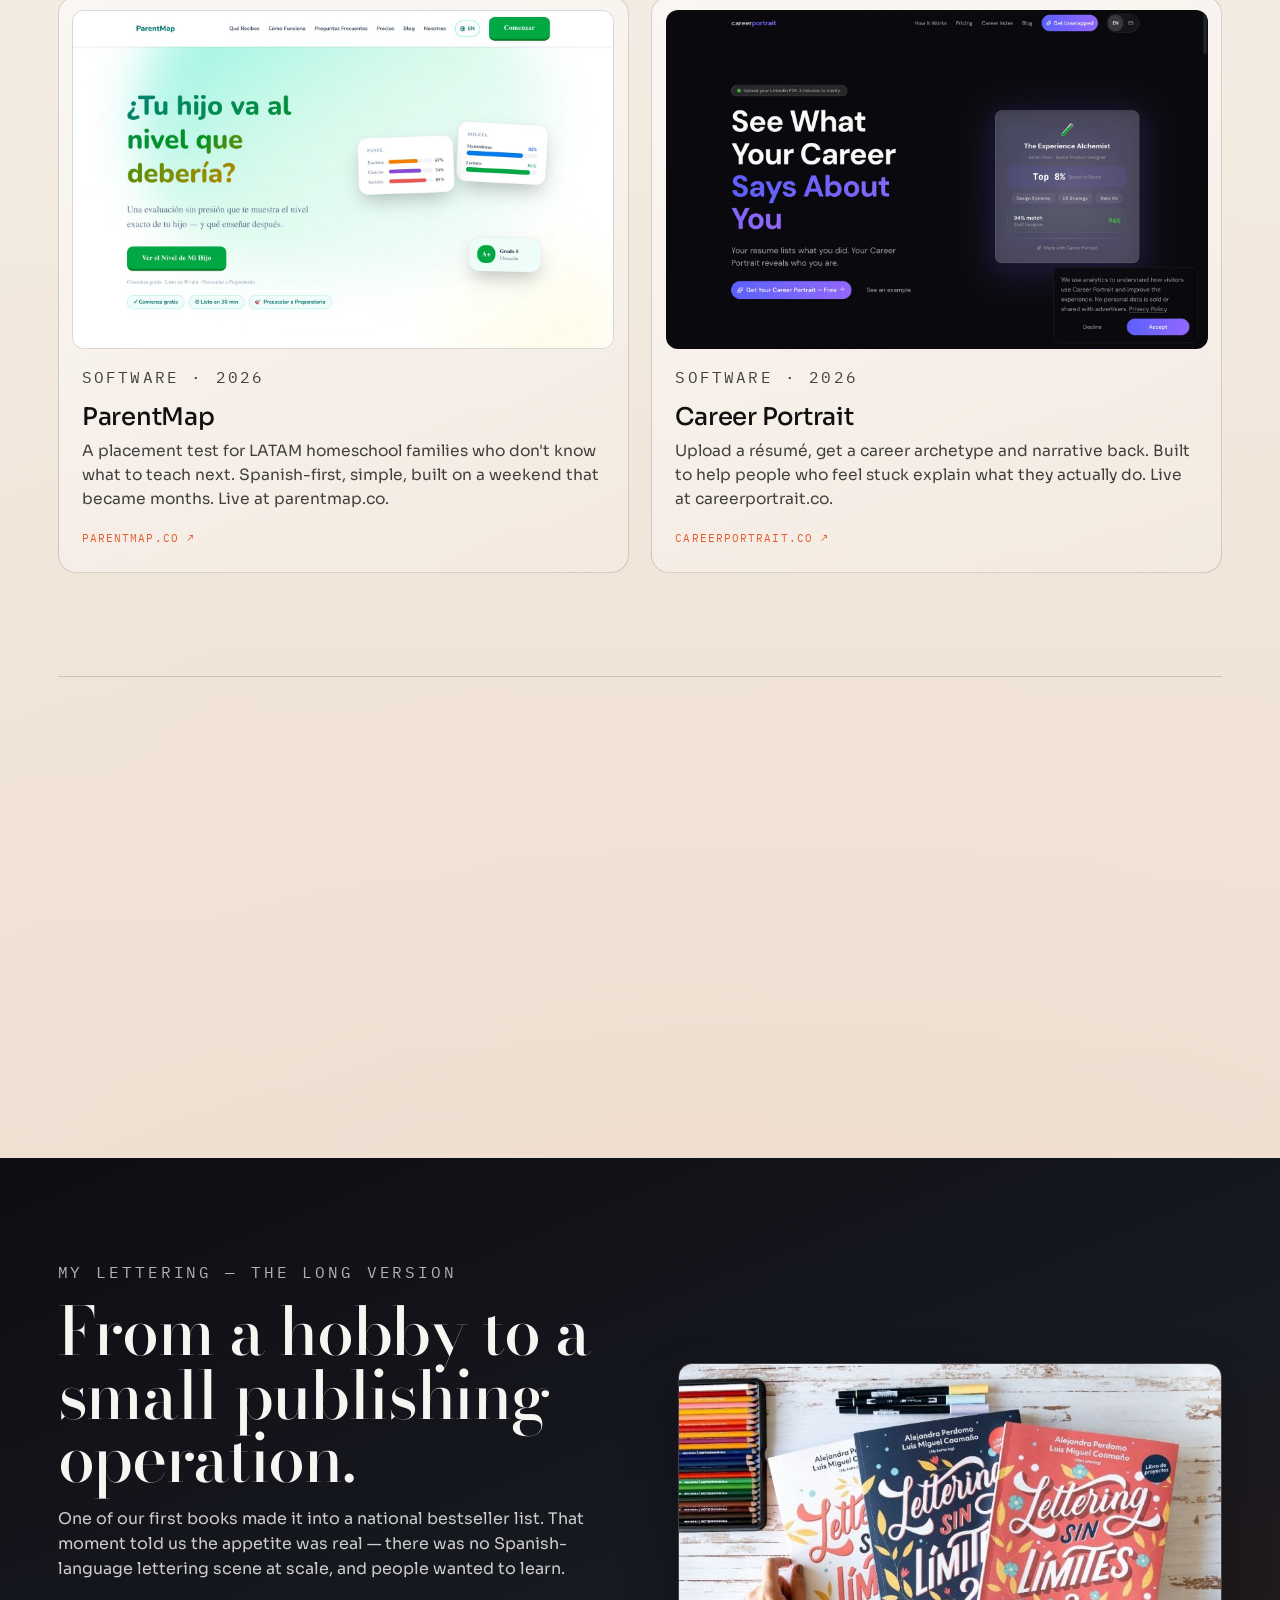
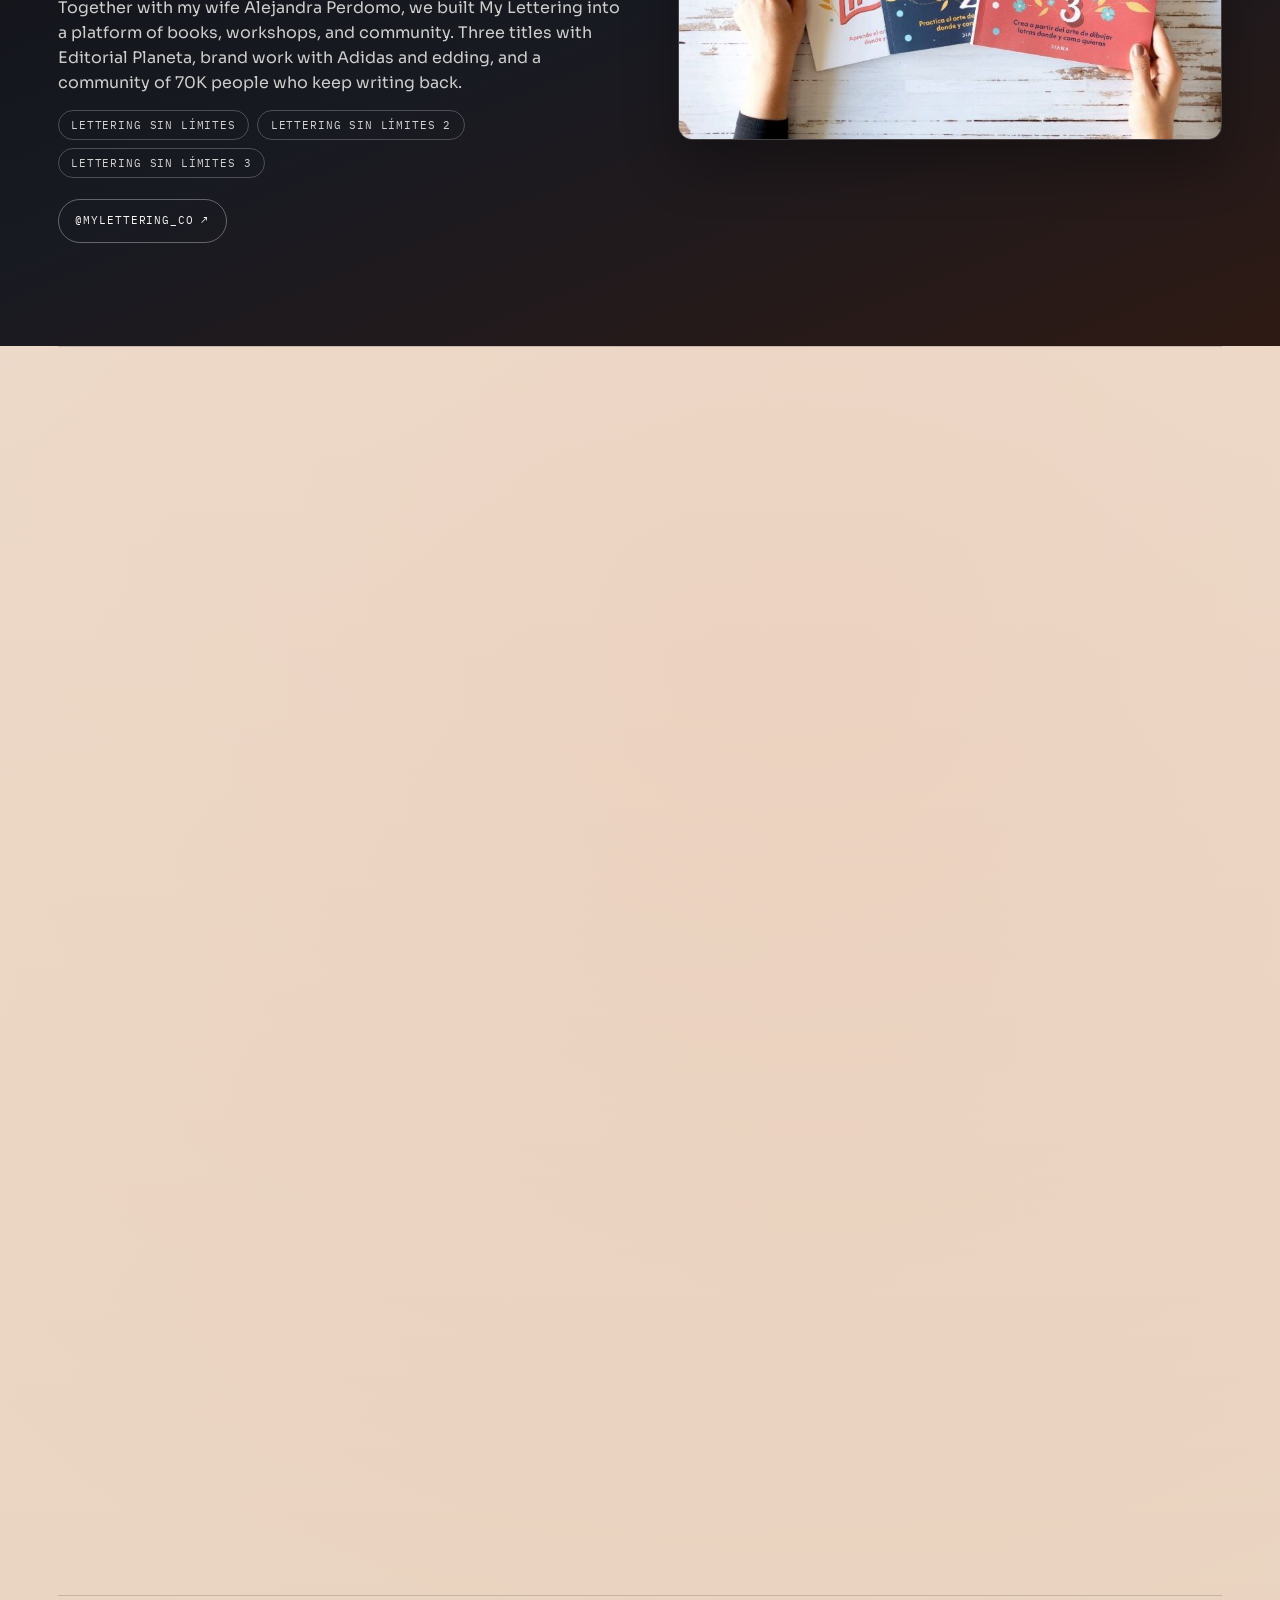
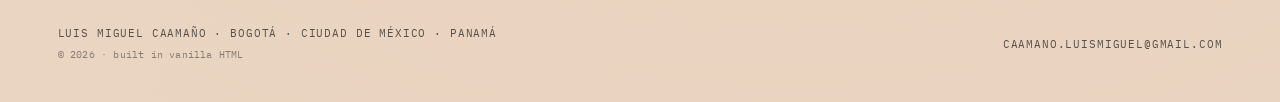
==== commit 74efd4a3: "Add real edding product photo to edding card The edding card was a typographic placeholder because I" ====
--- a/index.html
+++ b/index.html
@@ -53,8 +53,8 @@
       href="https://fonts.googleapis.com/css2?family=Bodoni+Moda:opsz,wght@6..96,500;6..96,700&family=IBM+Plex+Mono:wght@400;500&family=Sora:wght@300;400;500;600;700&display=swap"
       rel="stylesheet"
     />
-    <link rel="stylesheet" href="styles.css?v=4" />
-    <script src="script.js?v=4" defer></script>
+    <link rel="stylesheet" href="styles.css?v=5" />
+    <script src="script.js?v=5" defer></script>
   </head>
   <body>
     <a class="skip-link" href="#main-content">Skip to content</a>
@@ -251,14 +251,11 @@
           </article>
 
           <article class="project-card reveal">
-            <div
-              class="project-visual project-visual--type project-visual--edding"
-              aria-hidden="true"
-            >
-              <p class="visual-mark">edding</p>
-              <p class="visual-meta" data-i18n="work.edding.meta">
-                Brand &amp; social · LATAM
-              </p>
+            <div class="project-visual project-visual--screenshot">
+              <img
+                src="assets/images/edding-markers.jpg"
+                alt="edding markers and the 16-pack box on a white wood surface with a sketchbook"
+              />
             </div>
             <div class="project-meta">
               <p class="project-tag" data-i18n="work.edding.tag">
--- a/styles.css
+++ b/styles.css
@@ -618,44 +618,6 @@
   background: #0b0a13;
 }
 
-/* Typographic placeholder for projects without screenshots */
-.project-visual--type {
-  display: flex;
-  flex-direction: column;
-  justify-content: space-between;
-  padding: 1.4rem 1.3rem;
-  color: var(--white);
-}
-
-.project-visual--type .visual-mark {
-  margin: 0;
-  font-family: var(--serif);
-  font-style: italic;
-  font-weight: 500;
-  font-size: clamp(2.4rem, 5vw, 3.8rem);
-  line-height: 0.95;
-  letter-spacing: -0.02em;
-}
-
-.project-visual--type .visual-meta {
-  margin: 0;
-  font-family: var(--mono);
-  font-size: 0.66rem;
-  letter-spacing: 0.16em;
-  text-transform: uppercase;
-  opacity: 0.78;
-}
-
-.project-visual--edding {
-  background:
-    radial-gradient(
-      circle at 80% 20%,
-      rgba(255, 200, 80, 0.22) 0%,
-      transparent 60%
-    ),
-    linear-gradient(155deg, #c8200a 0%, #7a0e08 100%);
-}
-
 .project-meta {
   padding: 0 0.6rem;
 }
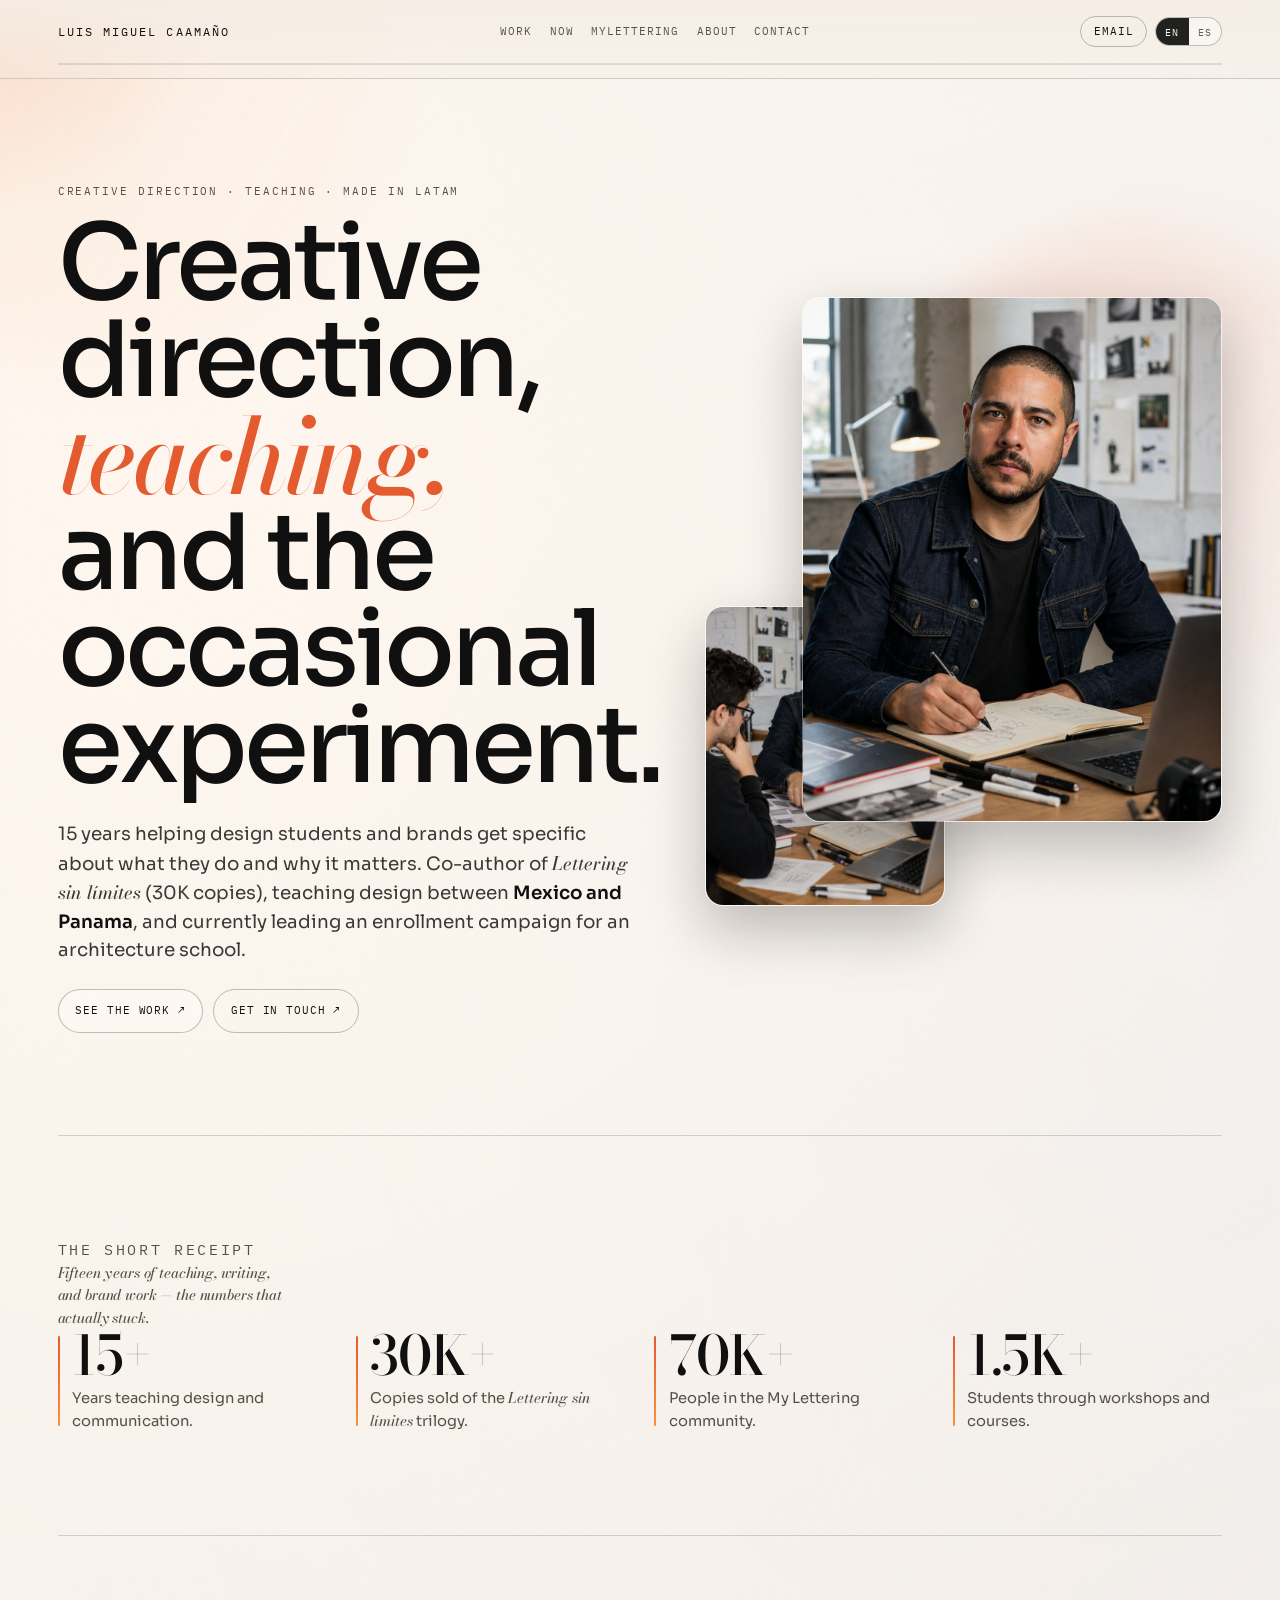
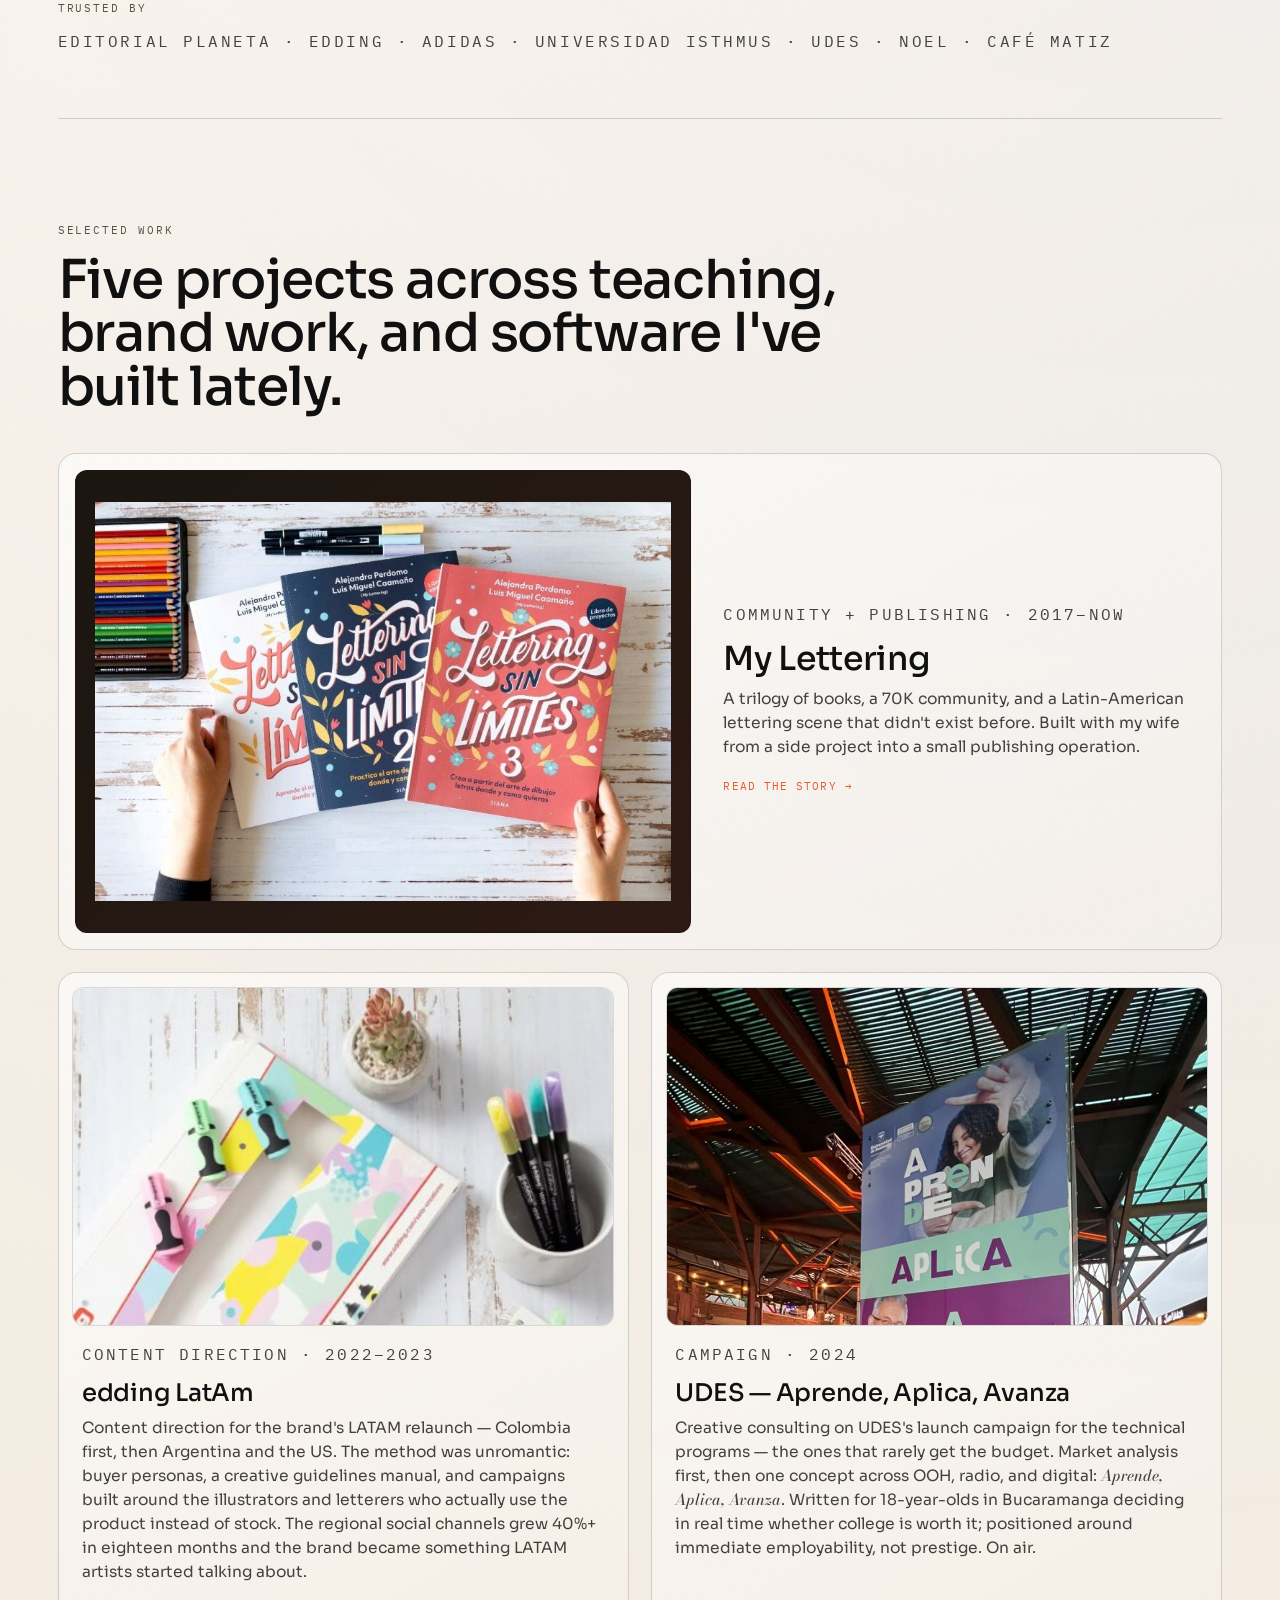
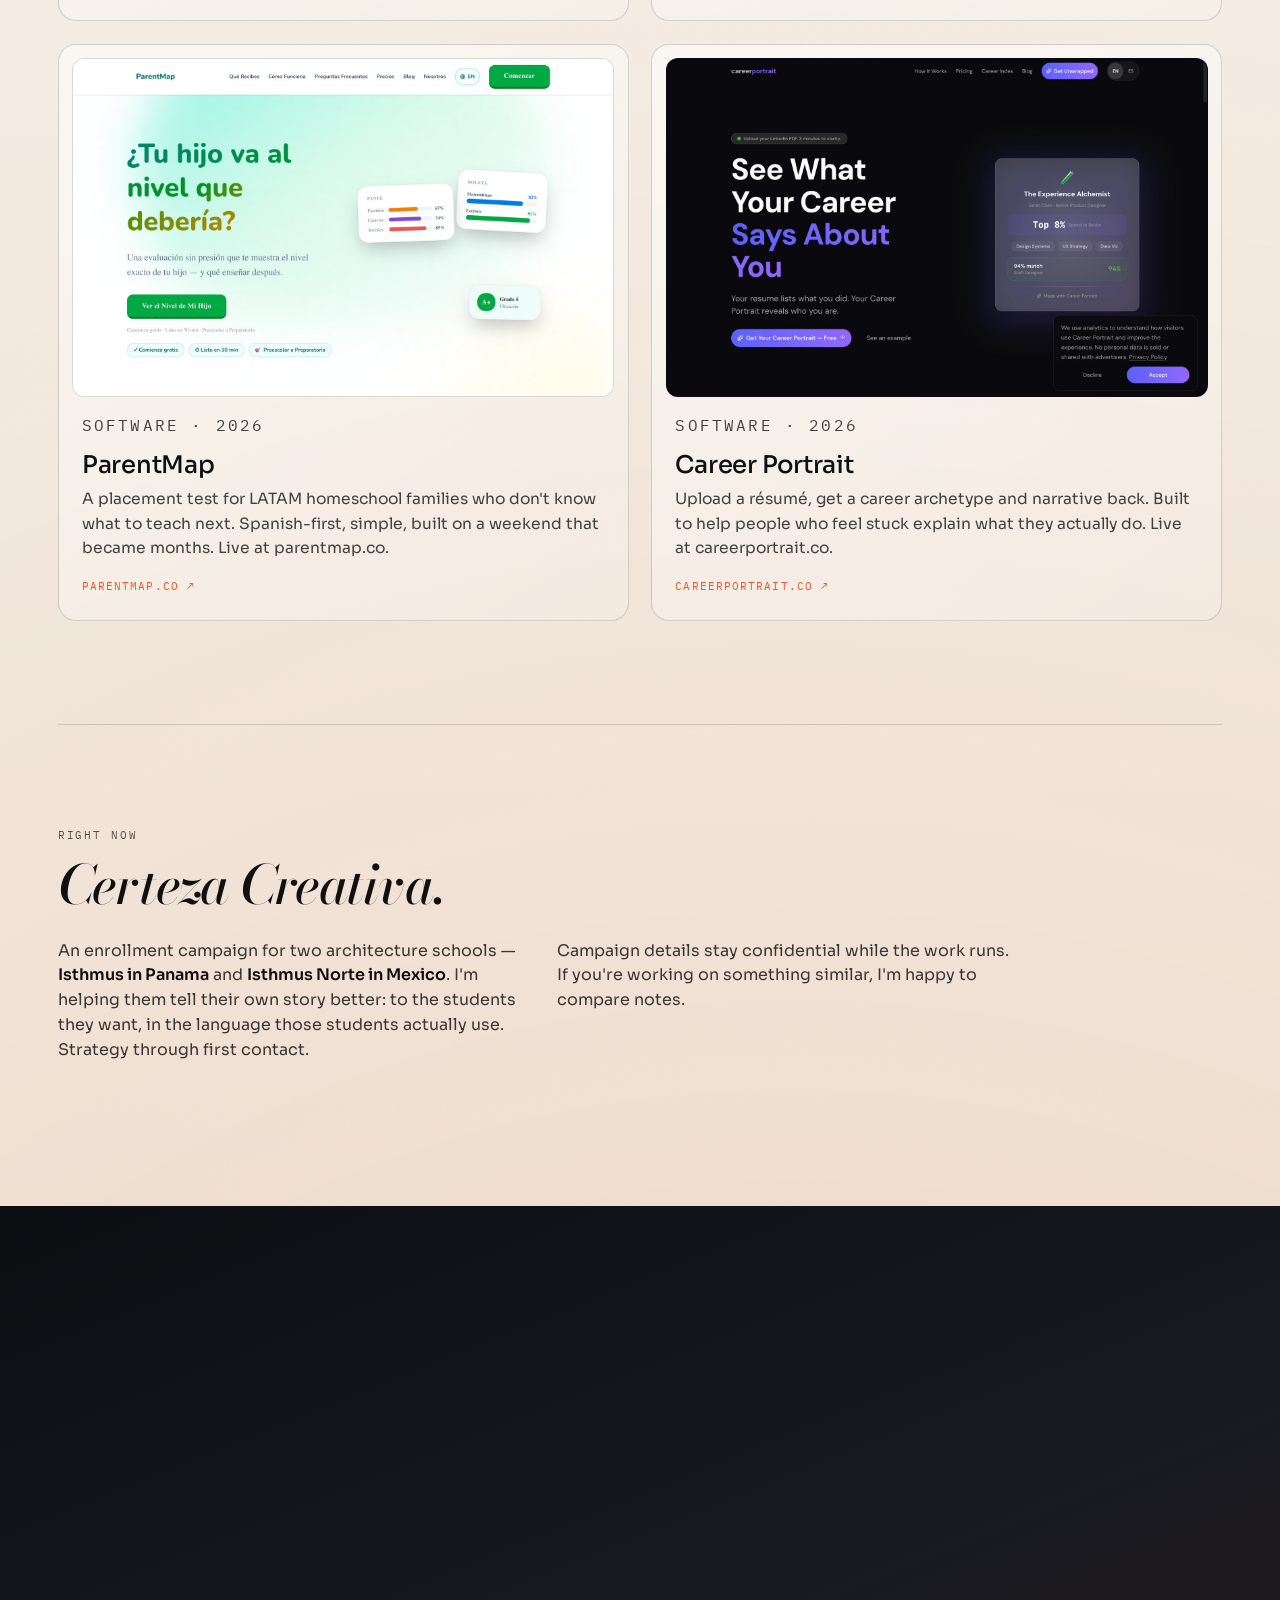
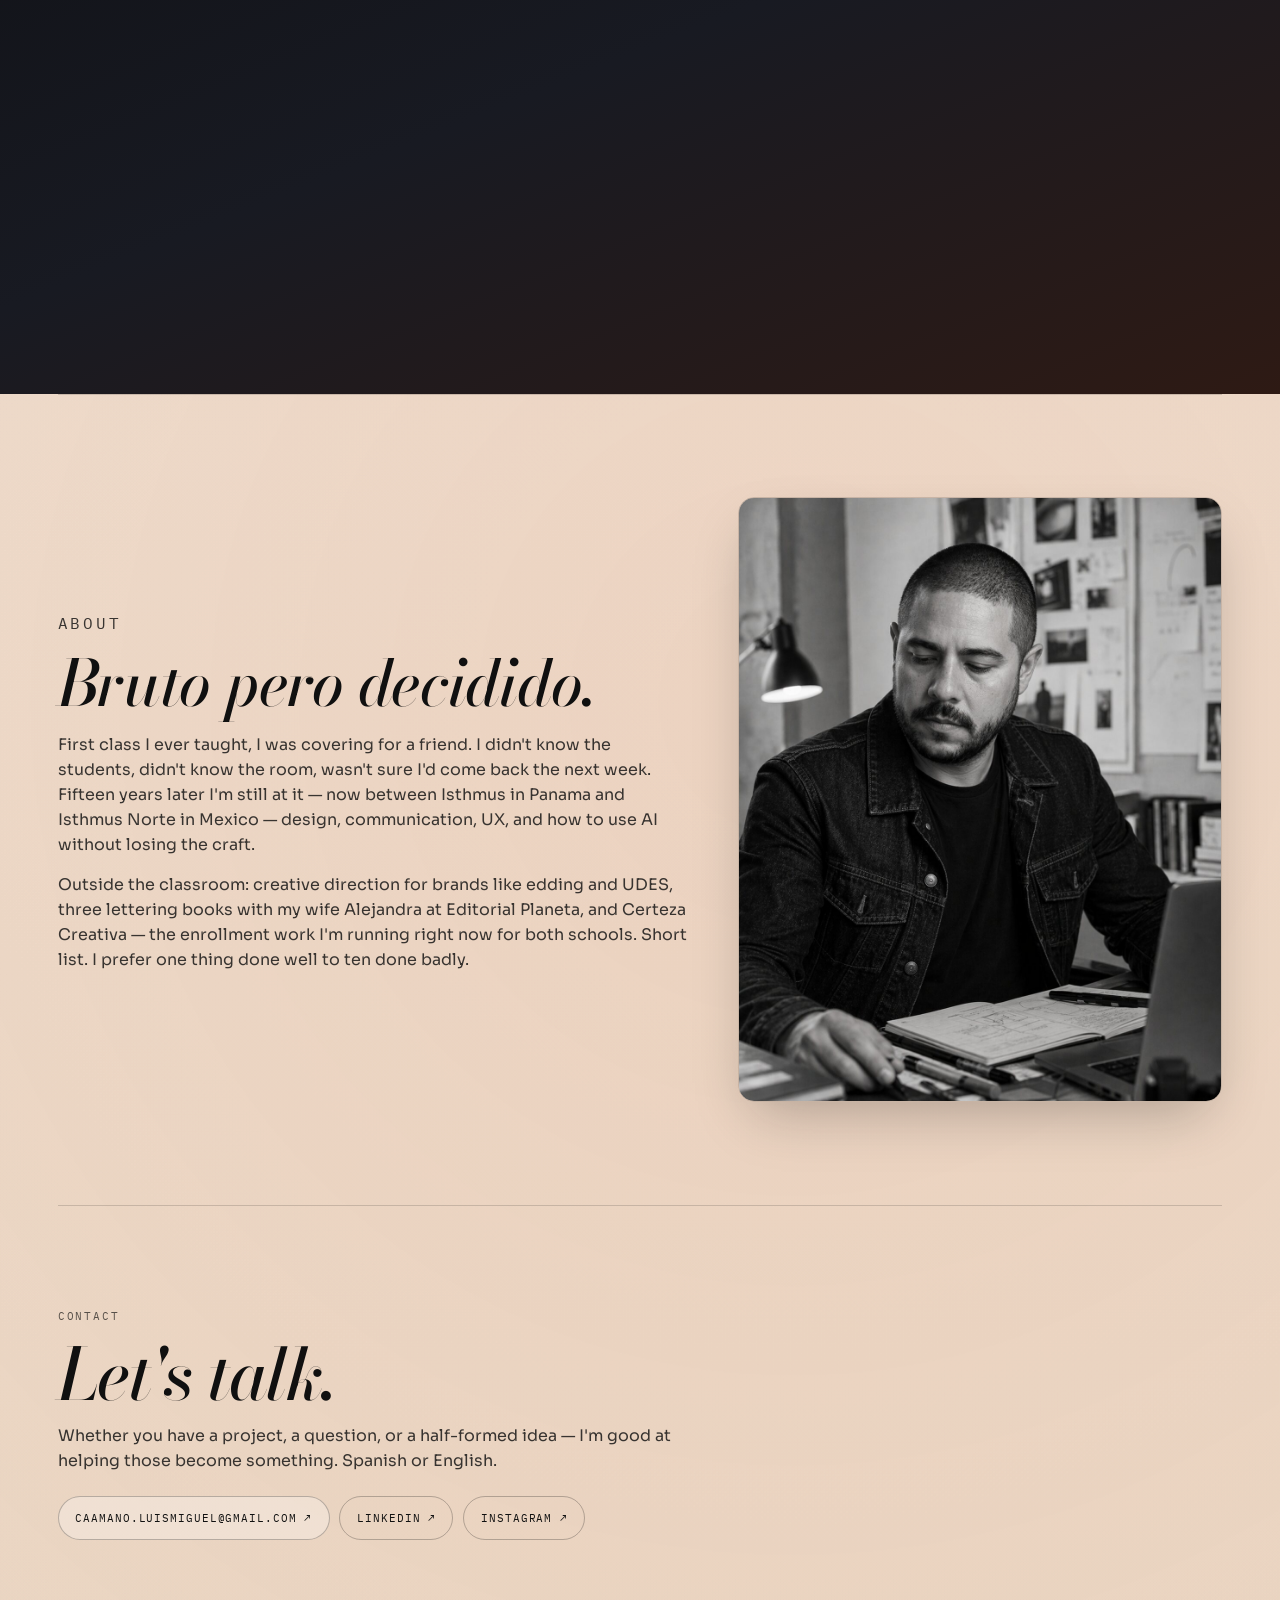
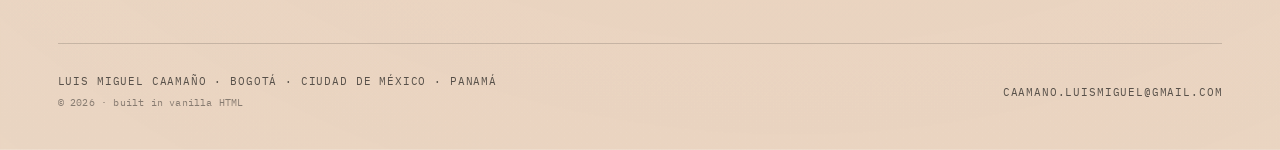
==== commit ca9c7df7: "Sharpen edding, UDES, and About copy with Wix source details edding card: upgraded from thin generic" ====
--- a/index.html
+++ b/index.html
@@ -53,8 +53,8 @@
       href="https://fonts.googleapis.com/css2?family=Bodoni+Moda:opsz,wght@6..96,500;6..96,700&family=IBM+Plex+Mono:wght@400;500&family=Sora:wght@300;400;500;600;700&display=swap"
       rel="stylesheet"
     />
-    <link rel="stylesheet" href="styles.css?v=5" />
-    <script src="script.js?v=5" defer></script>
+    <link rel="stylesheet" href="styles.css?v=6" />
+    <script src="script.js?v=6" defer></script>
   </head>
   <body>
     <a class="skip-link" href="#main-content">Skip to content</a>
@@ -435,17 +435,18 @@
             <p class="eyebrow" data-i18n="about.eyebrow">About</p>
             <h2 data-i18n="about.title">Bruto pero decidido.</h2>
             <p data-i18n="about.p1">
-              I started teaching almost by accident, covering a class for a
-              friend. That first session is what got me here. Fifteen years
-              later I still teach — design, communication, UX, and how to use AI
-              without losing the craft — between Isthmus in Panama and Isthmus
-              Norte in Mexico.
+              First class I ever taught, I was covering for a friend. I didn't
+              know the students, didn't know the room, wasn't sure I'd come back
+              the next week. Fifteen years later I'm still at it — now between
+              Isthmus in Panama and Isthmus Norte in Mexico — design,
+              communication, UX, and how to use AI without losing the craft.
             </p>
             <p data-i18n="about.p2">
-              The rest of the time — creative direction for brands, books with
-              my wife, and small software side-projects to keep learning. The
-              list is short because I prefer doing one thing well to ten things
-              badly.
+              Outside the classroom: creative direction for brands like edding
+              and UDES, three lettering books with my wife Alejandra at
+              Editorial Planeta, and Certeza Creativa — the enrollment work I'm
+              running right now for both schools. Short list. I prefer one thing
+              done well to ten done badly.
             </p>
           </div>
           <figure class="about-portrait reveal">
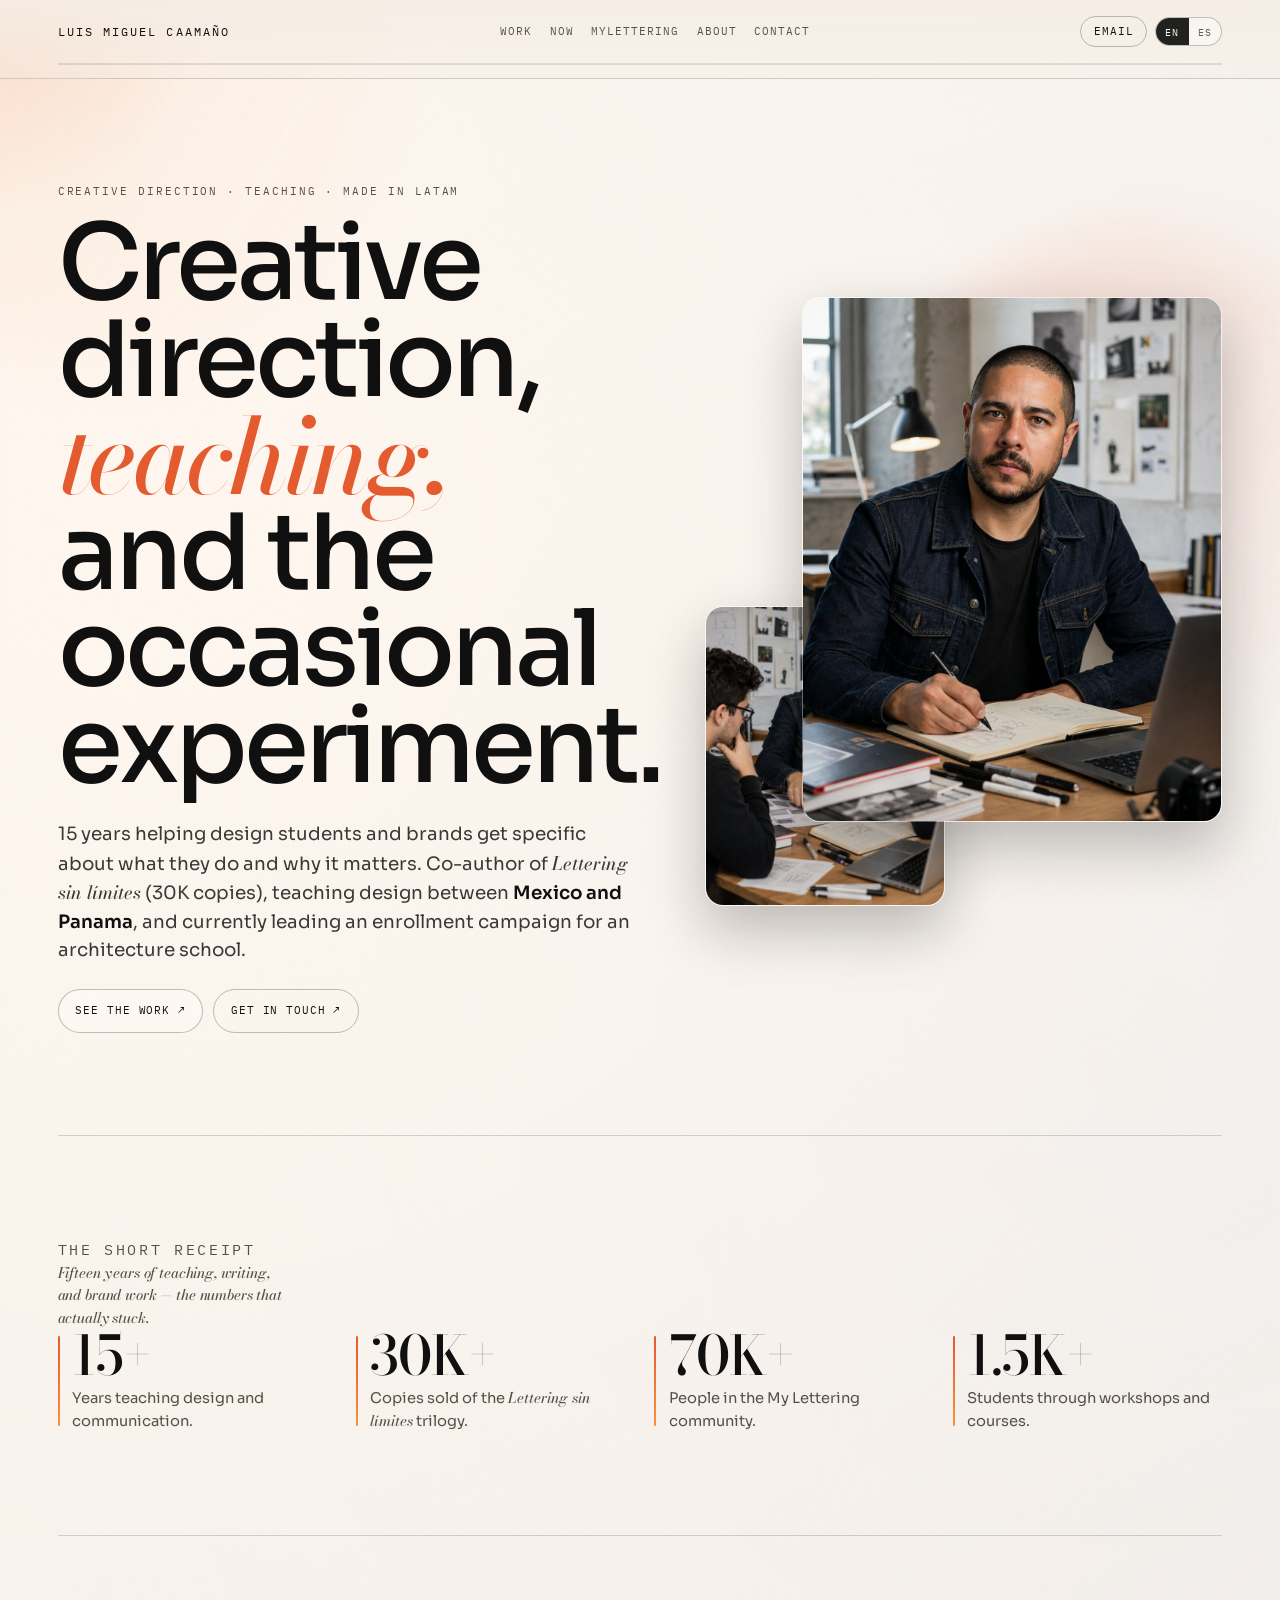
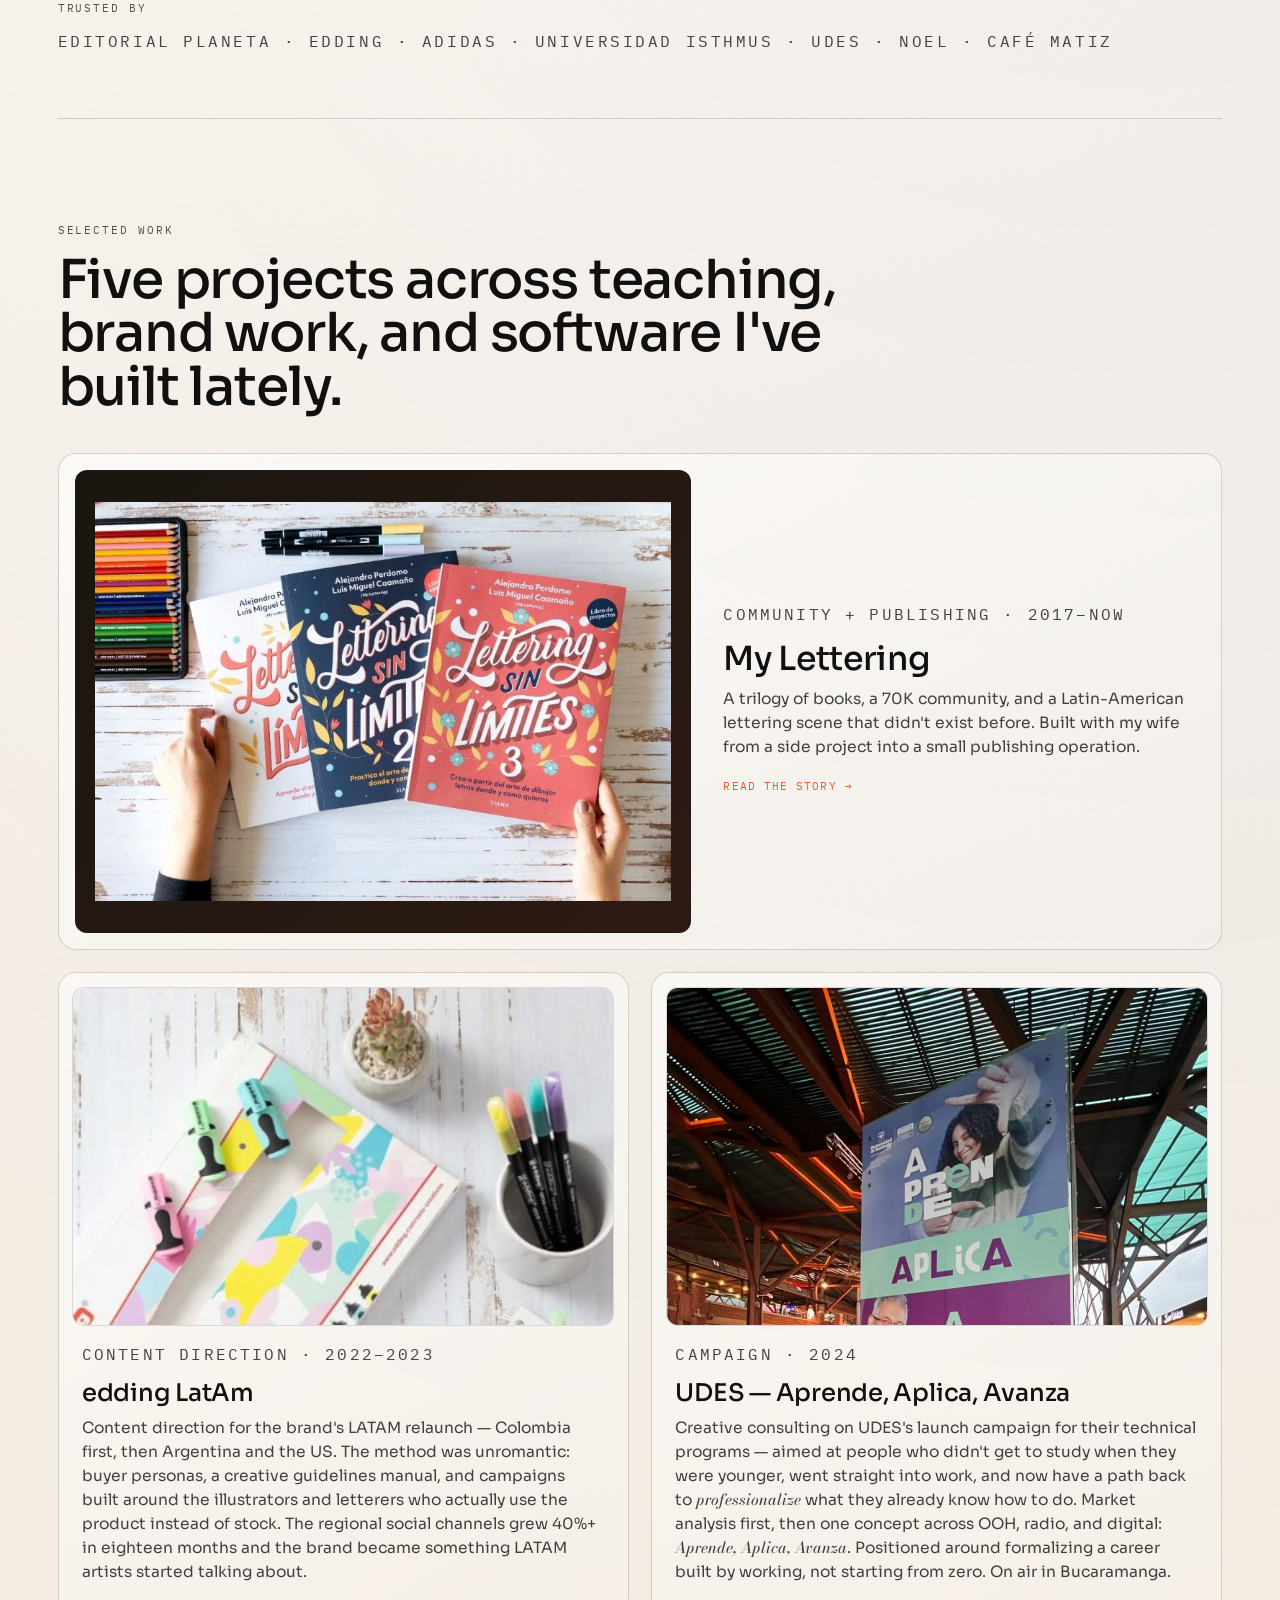
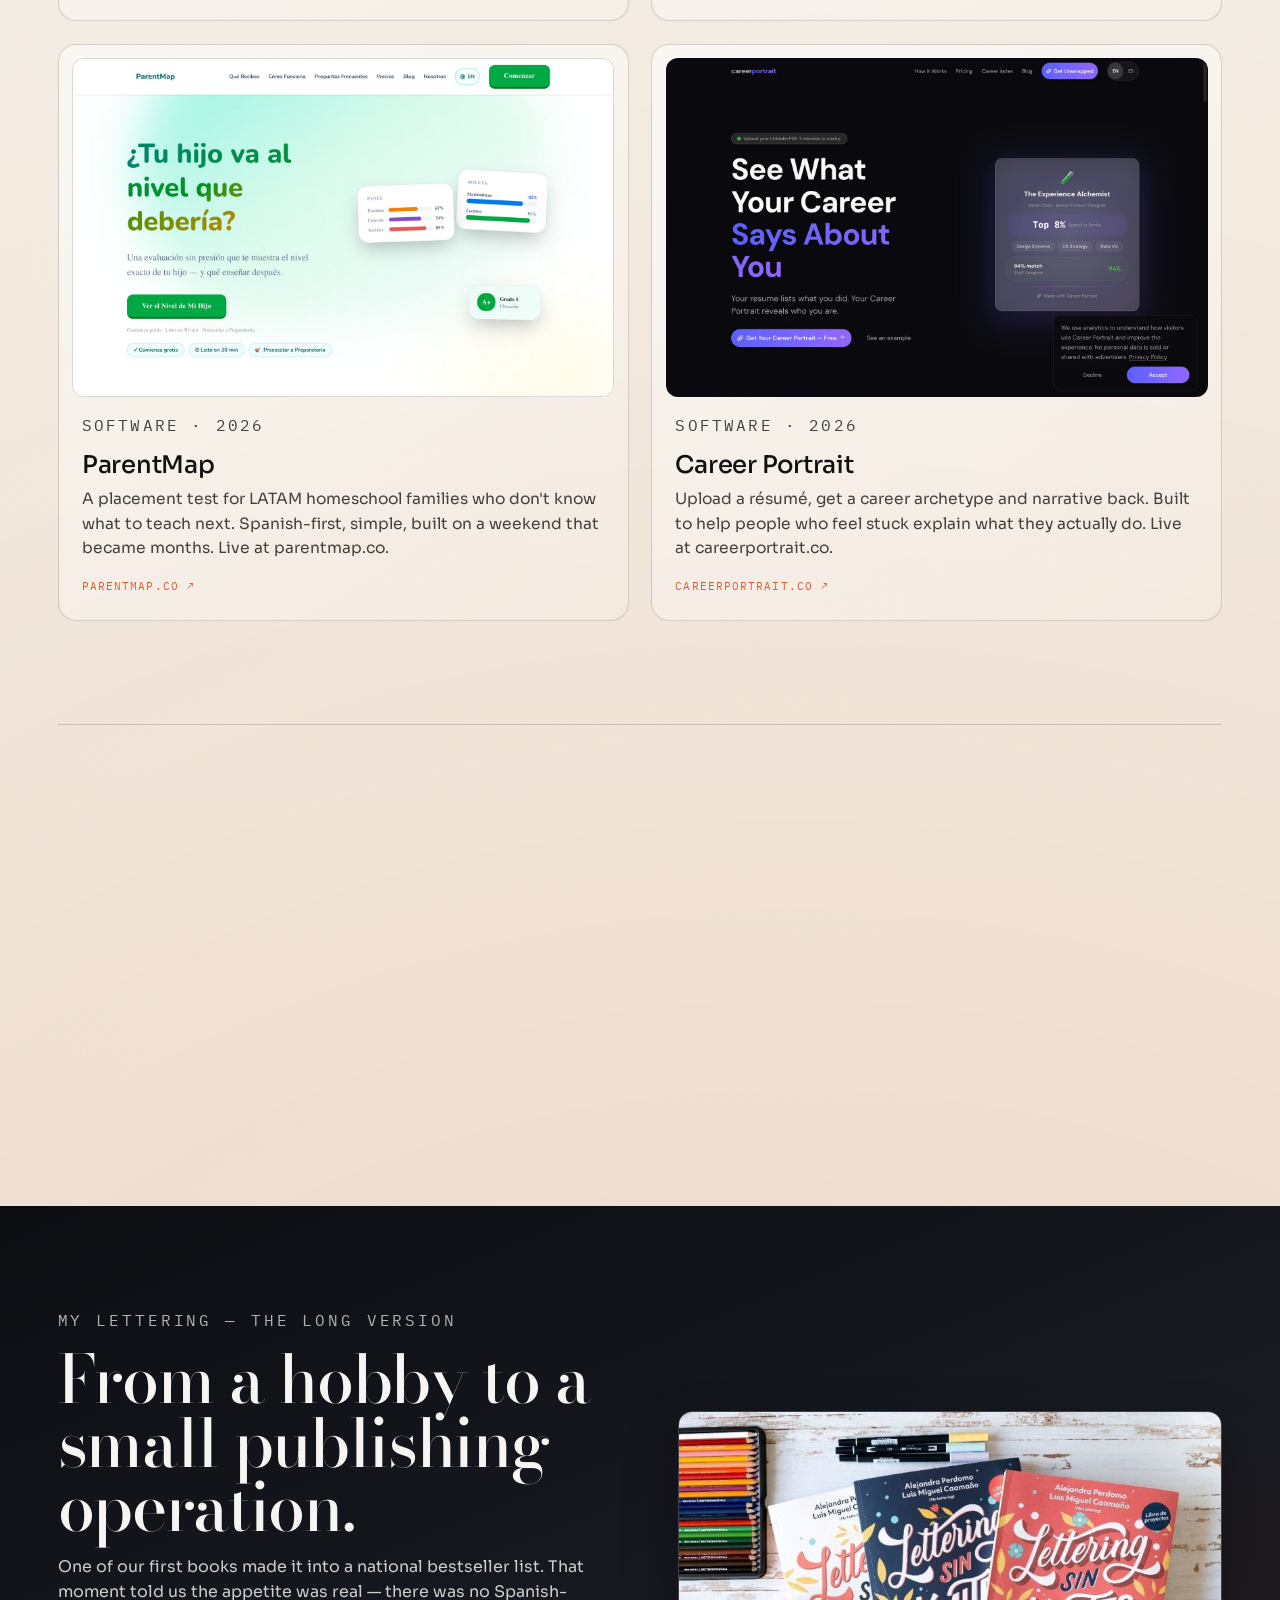
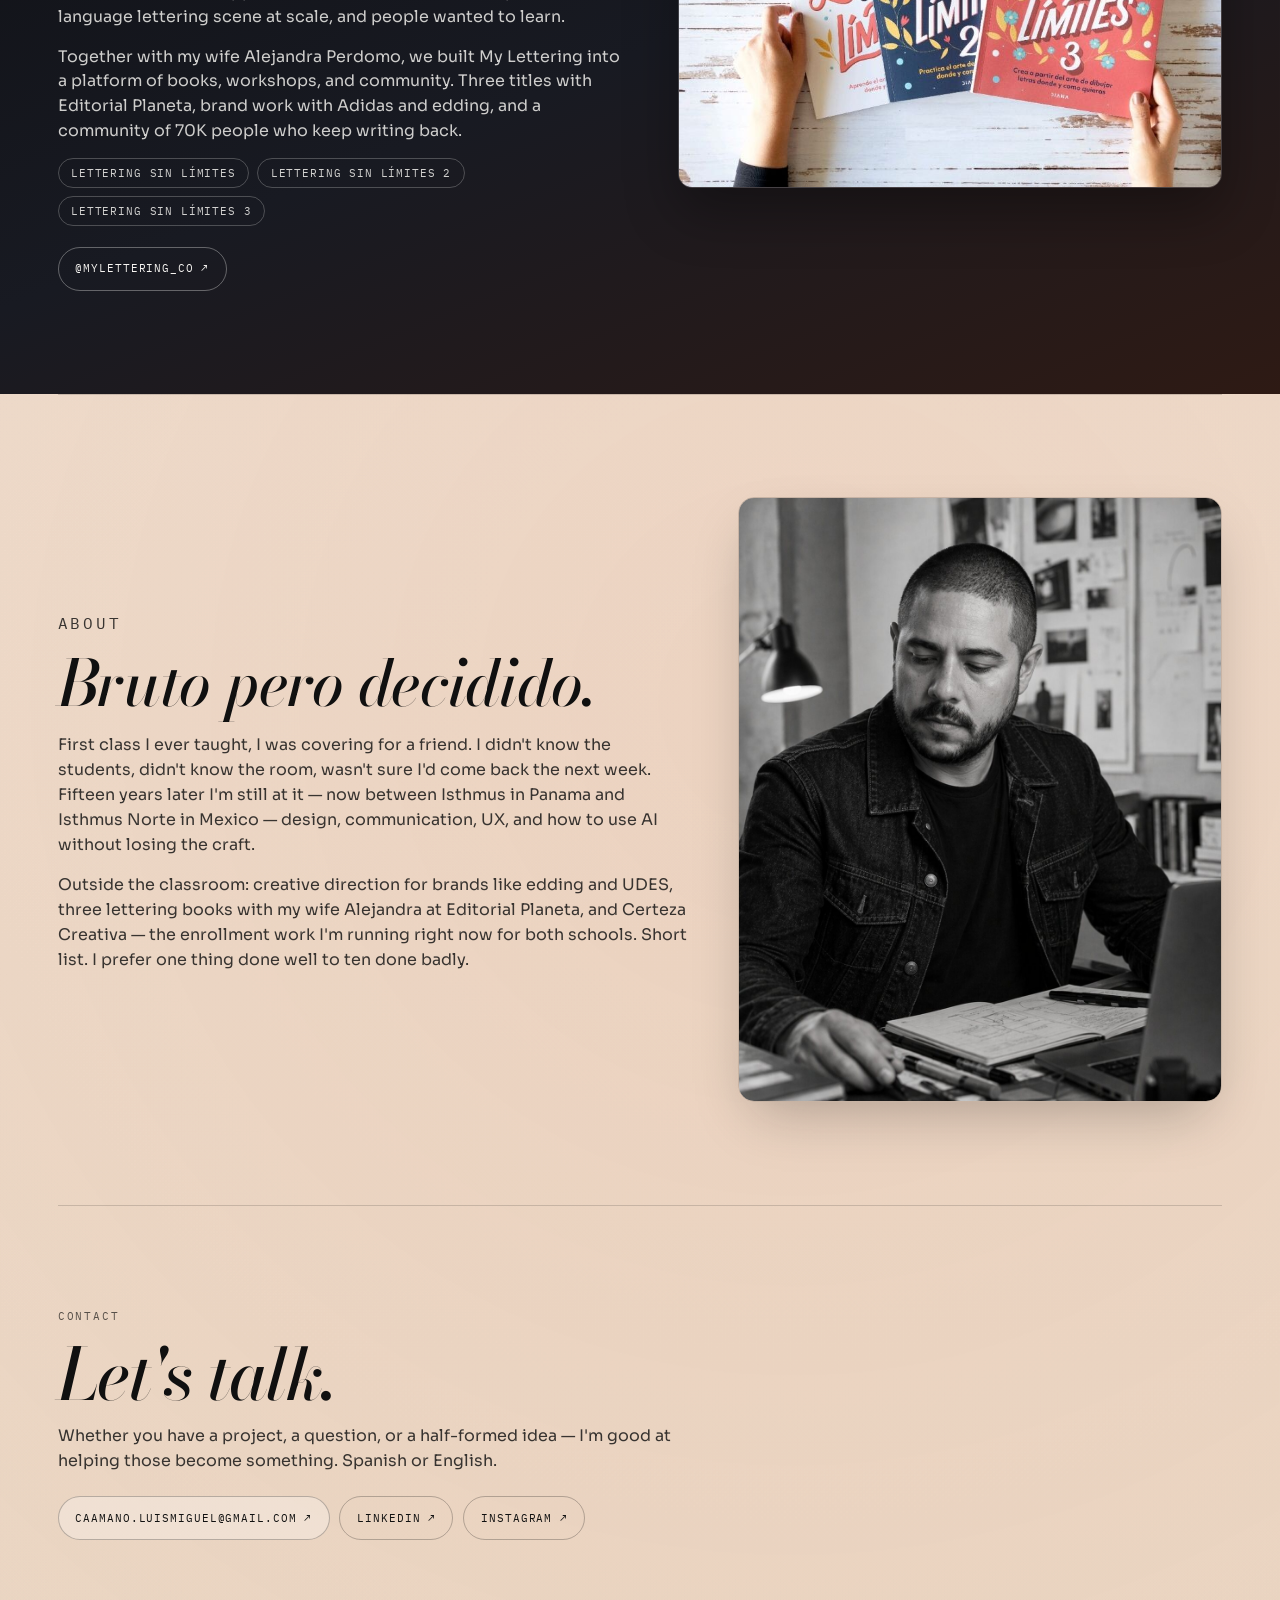
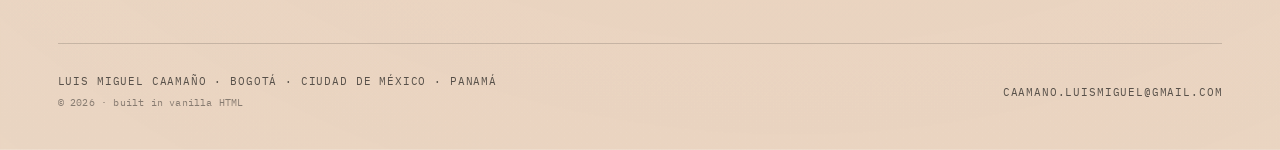
==== commit cb73dc39: "Fix UDES audience — working adults returning to study, not teens The previous copy framed the campai" ====
--- a/index.html
+++ b/index.html
@@ -53,8 +53,8 @@
       href="https://fonts.googleapis.com/css2?family=Bodoni+Moda:opsz,wght@6..96,500;6..96,700&family=IBM+Plex+Mono:wght@400;500&family=Sora:wght@300;400;500;600;700&display=swap"
       rel="stylesheet"
     />
-    <link rel="stylesheet" href="styles.css?v=6" />
-    <script src="script.js?v=6" defer></script>
+    <link rel="stylesheet" href="styles.css?v=7" />
+    <script src="script.js?v=7" defer></script>
   </head>
   <body>
     <a class="skip-link" href="#main-content">Skip to content</a>
@@ -287,11 +287,14 @@
                 UDES — Aprende, Aplica, Avanza
               </h3>
               <p data-i18n-html="work.udes.copy">
-                Creative consulting on the 2023 launch campaign for the
-                university's technical programs — the ones that rarely get the
-                budget. One concept — <em>Aprende, Aplica, Avanza</em> — across
-                OOH, radio, and digital, written for 18-year-olds in Santander
-                who are deciding in real time whether college is worth it.
+                Creative consulting on UDES's launch campaign for their
+                technical programs — aimed at people who didn't get to study
+                when they were younger, went straight into work, and now have a
+                path back to <em>professionalize</em> what they already know how
+                to do. Market analysis first, then one concept across OOH,
+                radio, and digital: <em>Aprende, Aplica, Avanza</em>. Positioned
+                around formalizing a career built by working, not starting from
+                zero. On air in Bucaramanga.
               </p>
             </div>
           </article>
